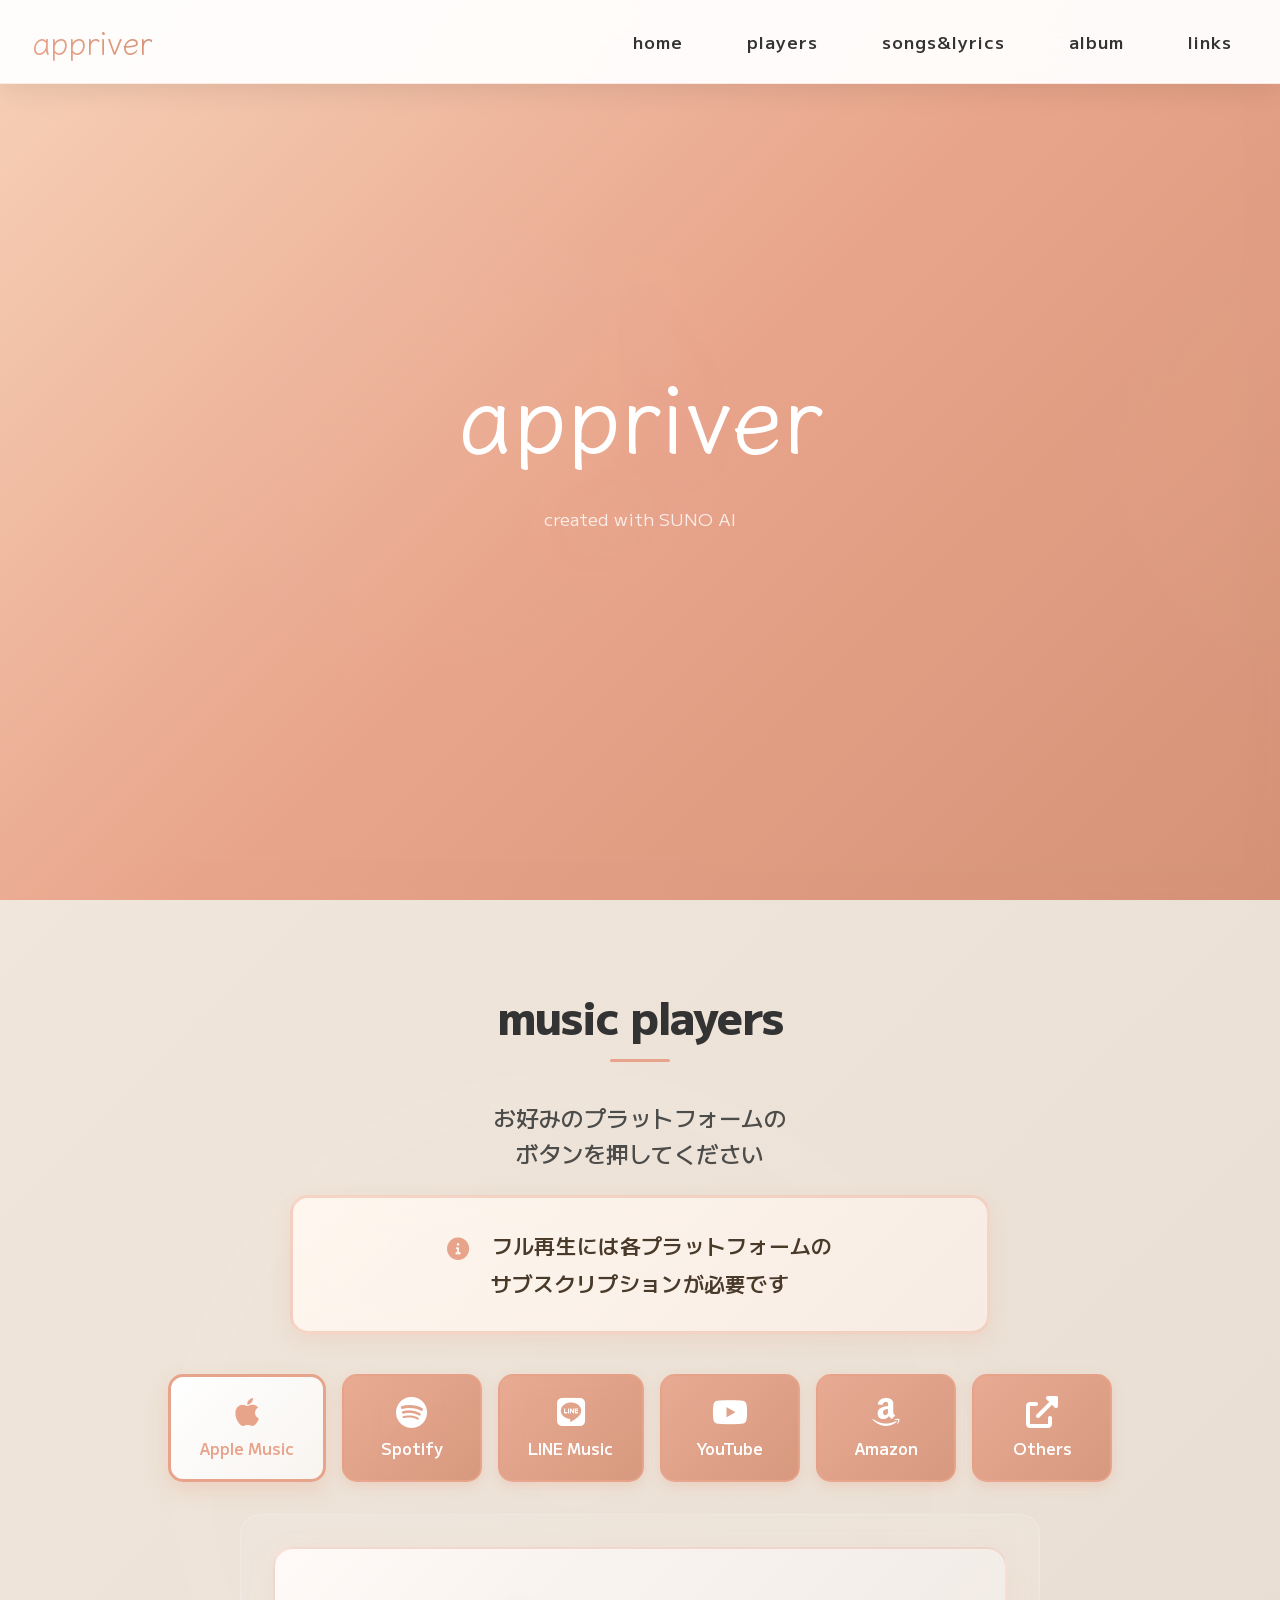
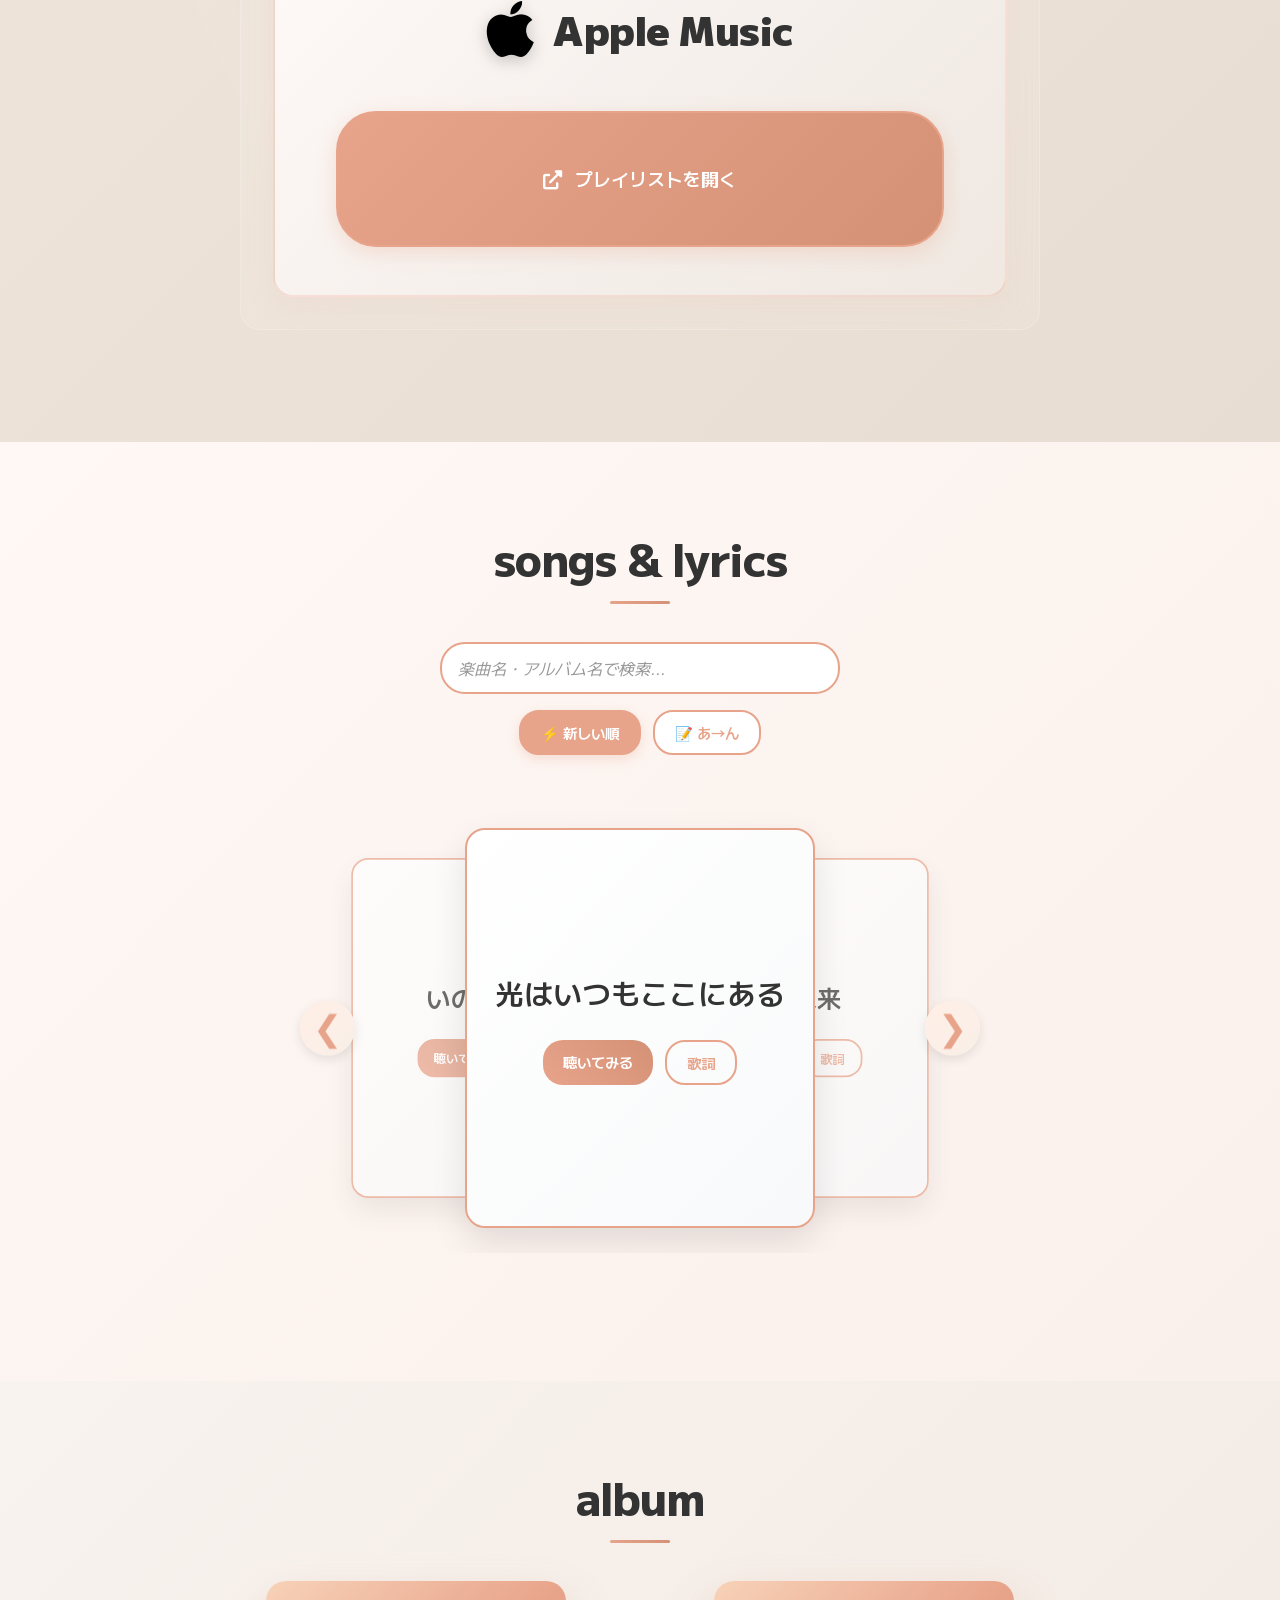
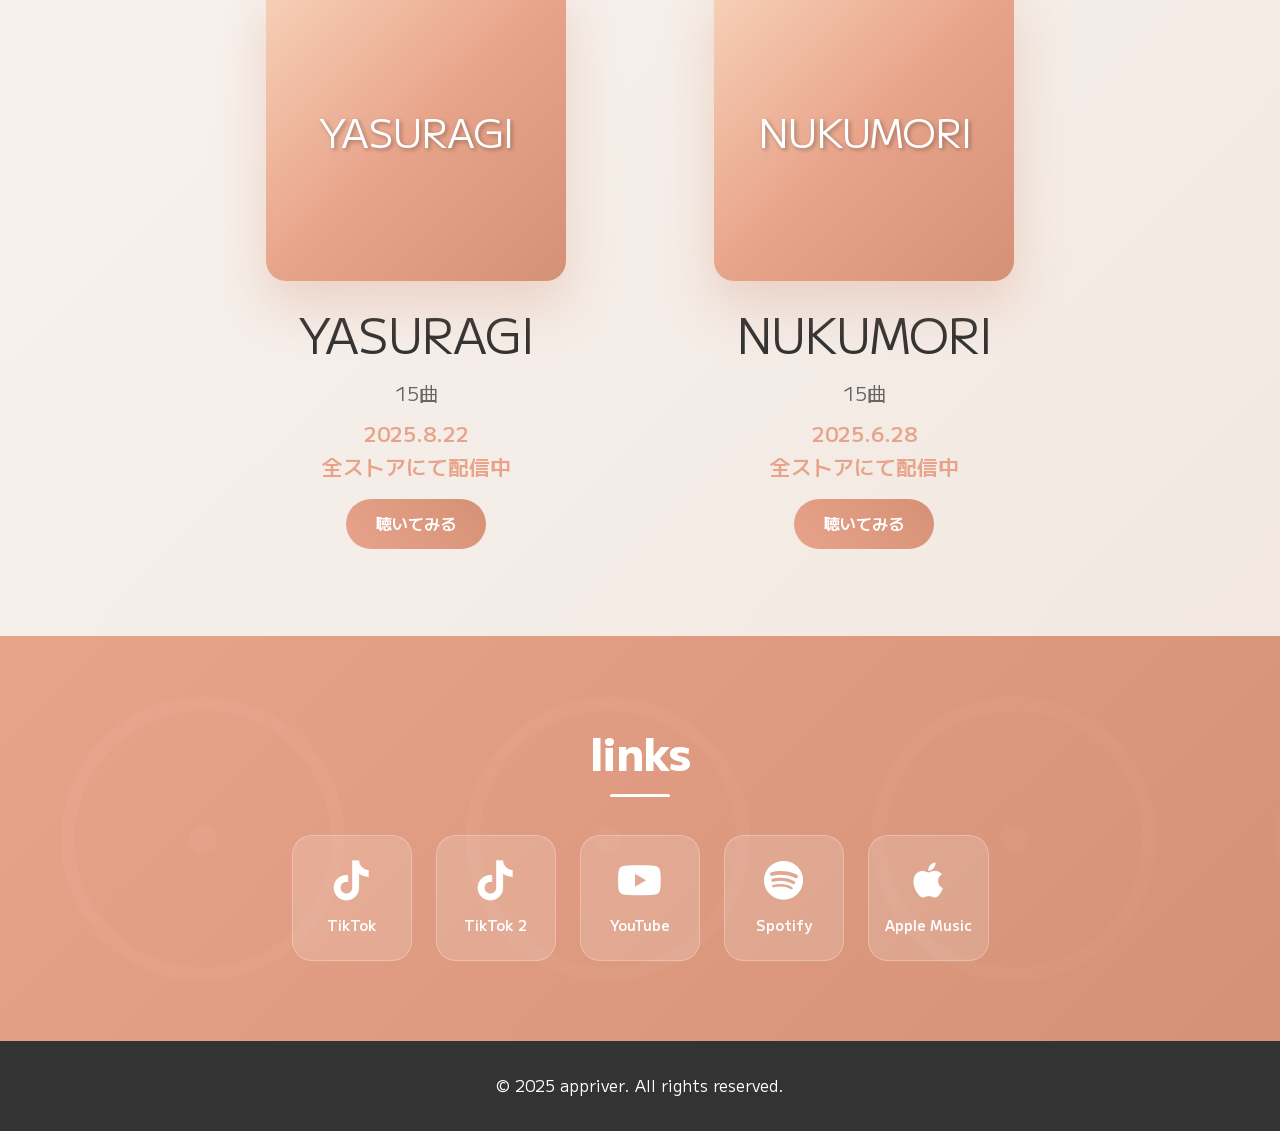
==== index.html @ b2904332 "[Codex] fix(out): /out/line-music を確実に遷移（リンクに/付与 + slug fallbackを追加）" ====
<!DOCTYPE html>
<html lang="ja">
<head>
    <meta charset="UTF-8">
    <meta name="viewport" content="width=device-width, initial-scale=1.0, viewport-fit=cover">
    <title>appriver - 公式サイト</title>
    <meta name="description" content="appriver公式サイト。SUNO AIで作成した楽曲を配信中。アルバム「NUKUMORI」をはじめ、いのちの理由、君の影などの楽曲をお楽しみください。">
    
    <!-- OGP Meta Tags -->
    <meta property="og:title" content="appriver - 公式サイト">
    <meta property="og:description" content="appriver公式サイト。SUNO AIで作成した楽曲を配信中。アルバム「NUKUMORI」をはじめ、いのちの理由、君の影などの楽曲をお楽しみください。">
    <meta property="og:image" content="https://appriver.jp/OGP.png">
    <meta property="og:url" content="https://appriver.jp/">
    <meta property="og:type" content="website">
    <meta property="og:site_name" content="appriver">
    <meta property="og:locale" content="ja_JP">
    
    <!-- Twitter Card Meta Tags -->
    <meta name="twitter:card" content="summary_large_image">
    <meta name="twitter:title" content="appriver - 公式サイト">
    <meta name="twitter:description" content="appriver公式サイト。SUNO AIで作成した楽曲を配信中。アルバム「NUKUMORI」をはじめ、いのちの理由、君の影などの楽曲をお楽しみください。">
    <meta name="twitter:image" content="https://appriver.jp/OGP.png">
    
    <!-- PWA Meta Tags -->
    <meta name="theme-color" content="#e8a48b">
    <meta name="apple-mobile-web-app-capable" content="yes">
    <meta name="apple-mobile-web-app-status-bar-style" content="default">
    <meta name="apple-mobile-web-app-title" content="appriver">
    <meta name="mobile-web-app-capable" content="yes">
    <meta name="application-name" content="appriver">
    
    <!-- Web App Manifest -->
    <link rel="manifest" href="/manifest.json">
    
    <!-- Apple Touch Icons -->
    <link rel="apple-touch-icon" href="/icons/apple-touch-icon-180x180.png">
    <link rel="apple-touch-icon" sizes="152x152" href="/icons/apple-touch-icon-152x152.png">
    <link rel="apple-touch-icon" sizes="144x144" href="/icons/apple-touch-icon-144x144.png">
    <link rel="apple-touch-icon" sizes="120x120" href="/icons/apple-touch-icon-120x120.png">
    <link rel="apple-touch-icon" sizes="114x114" href="/icons/apple-touch-icon-114x114.png">
    <link rel="apple-touch-icon" sizes="76x76" href="/icons/apple-touch-icon-76x76.png">
    <link rel="apple-touch-icon" sizes="72x72" href="/icons/apple-touch-icon-72x72.png">
    <link rel="apple-touch-icon" sizes="57x57" href="/icons/apple-touch-icon-57x57.png">
    
    <!-- Standard Favicons -->
    <link rel="icon" type="image/png" sizes="32x32" href="/icons/favicon-32x32.png">
    <link rel="icon" type="image/png" sizes="16x16" href="/icons/favicon-16x16.png">
    <link rel="shortcut icon" href="/favicon.ico">
    <link rel="icon" href="/favicon.ico" type="image/x-icon">
    
    <!-- Microsoft Tiles -->
    <meta name="msapplication-TileColor" content="#e8a48b">
    <meta name="msapplication-TileImage" content="/icons/apple-touch-icon-144x144.png">
    <meta name="msapplication-config" content="/browserconfig.xml">
    
    <link rel="stylesheet" href="style.css">
    <link href="https://fonts.googleapis.com/css2?family=Noto+Sans+JP:wght@300;400;500;700&family=M+PLUS+2:wght@100;200;300;400;500;600;700;800;900&family=Klee+One:wght@400;600&display=swap" rel="stylesheet">
    <link rel="stylesheet" href="https://cdnjs.cloudflare.com/ajax/libs/font-awesome/6.0.0/css/all.min.css">

    <!-- Vercel Web Analytics -->
    <script>
        window.va = window.va || function () {
            (window.vaq = window.vaq || []).push(arguments);
        };
    </script>
    <script defer src="/_vercel/insights/script.js"></script>
</head>
<body>
    <!-- Pull to Refresh Indicator (Mobile Only) -->
    <div id="pullToRefreshIndicator" class="pull-to-refresh-indicator">
        <div class="pull-icon">
            <svg width="24" height="24" viewBox="0 0 24 24" fill="none" xmlns="http://www.w3.org/2000/svg">
                <path d="M12 2V6L8 2L12 2ZM12 2L16 6L12 2Z" stroke="currentColor" stroke-width="2" stroke-linecap="round" stroke-linejoin="round"/>
                <path d="M12 6V22" stroke="currentColor" stroke-width="2" stroke-linecap="round"/>
                <path d="M8 18L12 22L16 18" stroke="currentColor" stroke-width="2" stroke-linecap="round" stroke-linejoin="round"/>
            </svg>
        </div>
        <div class="pull-text">引っ張って更新</div>
    </div>

    <header>
        <nav>
            <div class="logo">
                <h1>appriver</h1>
            </div>
            <ul class="nav-links">
                <li><a href="#home" class="nav-item">home</a></li>
                <li><a href="#music-players" class="nav-item">players</a></li>
                <li><a href="#songs-lyrics" class="nav-item">songs&lyrics</a></li>
                <li><a href="#album" class="nav-item">album</a></li>
                <li><a href="#links" class="nav-item">links</a></li>
            </ul>
        </nav>
    </header>

    <main>
        <section id="home" class="hero">
            <!-- リロードガイド -->
            <div id="reloadGuide" class="reload-guide">
                <div class="reload-text">画面を2回<br>タップして更新</div>
            </div>
            
            <div class="hero-content">
                <h1 class="artist-name">appriver</h1>
                <p class="description">created with SUNO AI</p>
                
                <!-- YASURAGI Release Info: 一時的に非表示（将来再利用のためDOM保持） -->
                <a href="/out/yasuragi" 
                   target="_blank" 
                   class="hero-release-button new-release"
                   aria-label="YASURAGIアルバムを聴く"
                   rel="nofollow noopener"
                   hidden aria-hidden="true" tabindex="-1">
                    2025.8.22<br>
                    2ndアルバム「YASURAGI」<br>
                    全ストアにて配信開始<br>
                    今すぐ聴く
                </a>
            </div>
            
            <!-- スクロールガイド -->
            <div id="scrollGuide" class="scroll-guide">
                <div class="scroll-text">画面をスクロール</div>
            </div>
            
            <!-- カラオケクーポンボタン -->
            <a href="/out/karaoke-coupon" 
               target="_blank" 
               class="hero-karaoke-coupon-button"
               aria-label="カラオケクーポンを取得">
                カラオケクーポン<br>
                今すぐ取得
            </a>
        </section>

        <section id="music-players" class="music-players-section">
            <div class="container">
                <h2>MUSIC PLAYERS</h2>
                <p class="players-description">お好みのプラットフォームの<br>ボタンを押してください</p>
                <div class="player-note">
                    <p><i class="fas fa-info-circle"></i> フル再生には各プラットフォームの<br>サブスクリプションが必要です</p>
                </div>
                
                <div class="platform-selector">
                    <button class="platform-btn active" data-platform="apple-music">
                        <i class="fab fa-apple"></i>
                        Apple Music
                    </button>
                    <button class="platform-btn" data-platform="spotify">
                        <i class="fab fa-spotify"></i>
                        Spotify
                    </button>
                    <button class="platform-btn" data-platform="line-music">
                        <i class="fab fa-line"></i>
                        LINE Music
                    </button>
                    <button class="platform-btn" data-platform="youtube">
                        <i class="fab fa-youtube"></i>
                        YouTube
                    </button>
                    <button class="platform-btn" data-platform="amazon">
                        <i class="fab fa-amazon"></i>
                        Amazon
                    </button>
                    <button class="platform-btn" data-platform="others">
                        <i class="fas fa-external-link-alt"></i>
                        Others
                    </button>
                </div>

                <div class="player-container">
                    <div class="player-embed" id="apple-music-player">
                        <div class="apple-music-direct-container">
                            <div class="apple-music-header">
                                <div class="apple-music-logo">
                                    <i class="fab fa-apple"></i>
                                    <span>Apple Music</span>
                                </div>
                            </div>
                            
                            <div class="apple-music-playlist-link">
                                <a href="/out/apple-music" target="_blank" class="apple-music-full-playlist-btn">
                                    <i class="fas fa-external-link-alt"></i>
                                    <span>プレイリストを開く</span>
                                </a>
                            </div>
                        </div>
                    </div>
                    <div class="player-embed" id="spotify-player" style="display: none;">
                        <div class="spotify-direct-container">
                            <div class="spotify-header">
                                <div class="spotify-logo">
                                    <i class="fab fa-spotify"></i>
                                    <span>Spotify</span>
                                </div>
                            </div>
                            
                            <div class="spotify-playlist-link">
                                <a href="/out/spotify" target="_blank" class="spotify-full-playlist-btn">
                                    <i class="fas fa-external-link-alt"></i>
                                    <span>プレイリストを開く</span>
                                </a>
                            </div>
                        </div>
                    </div>
                    <div class="player-embed" id="amazon-player" style="display: none;">
                        <div class="amazon-direct-container coming-soon-message">
                            <i class="fab fa-amazon"></i>
                            <h3>Amazon Music</h3>
                            <p>リンク準備中です。</p>
                        </div>
                    </div>
                    <div class="player-embed" id="line-music-player" style="display: none;">
                        <div class="line-direct-container">
                            <div class="line-header">
                                <div class="line-logo">
                                    <i class="fab fa-line"></i>
                                    <span>LINE Music</span>
                                </div>
                            </div>
                            
                            <div class="line-playlist-link">
                                <a href="/out/line-music/" target="_blank" class="line-full-playlist-btn">
                                    <i class="fas fa-external-link-alt"></i>
                                    <span>プレイリストを開く</span>
                                </a>
                            </div>
                        </div>
                    </div>
                    <div class="player-embed" id="youtube-player" style="display: none;">
                        <div class="youtube-direct-container">
                            <div class="youtube-header">
                                <div class="youtube-logo">
                                    <i class="fab fa-youtube"></i>
                                    <span>YouTube</span>
                                </div>
                            </div>
                            
                            <div class="youtube-playlist-link">
                                <a href="/out/youtube" target="_blank" class="youtube-full-playlist-btn">
                                    <i class="fas fa-external-link-alt"></i>
                                    <span>チャンネルを開く</span>
                                </a>
                            </div>
                        </div>
                    </div>
                    <div class="player-embed" id="others-player" style="display: none;">
                        <div class="others-direct-container">
                            <div class="others-header">
                                <div class="others-logo">
                                    <i class="fas fa-external-link-alt"></i>
                                    <span>Other Platforms</span>
                                </div>
                            </div>
                            
                            <div class="others-playlist-link">
                                <a href="/out/others" target="_blank" class="others-full-playlist-btn">
                                    <i class="fas fa-music"></i>
                                    <span>その他のプラットフォームで聴く</span>
                                </a>
                            </div>
                        </div>
                    </div>
                </div>
            </div>
        </section>

        <section id="songs-lyrics" class="lyrics-section">
            <div class="container">
                <h2>SONGS & LYRICS</h2>

                <!-- Search & Sort Controls Start -->
                <div class="search-sort-controls">
                    <div class="search-container">
                        <input type="text" id="song-search" placeholder="楽曲名・アルバム名で検索..." class="search-input">
                        <button id="search-clear" class="search-clear" style="display: none;">×</button>
                    </div>
                    <div class="sort-container">
                        <button id="sort-release" class="sort-btn sort-active sort-desc">⚡ 新しい順</button>
                        <button id="sort-reading" class="sort-btn">📝 あ→ん</button>
                    </div>
                    <div id="search-result-count" class="search-result-count" style="display: none;"></div>
                </div>
                <!-- Search & Sort Controls End -->

                <!-- Song Slider Start -->
                <div class="song-slider">
                    <!-- スワイプガイド -->
                    <div id="swipeGuide" class="swipe-guide">
                        <div class="swipe-text">左右にスワイプ</div>
                    </div>
                    
                    <button class="slider-btn prev">&#10094;</button>
                    <div class="slider-track">
                        <!-- 動的生成: search-sort.js が releaseDate(YYYY-MM-DD) 降順でカードを描画します -->
                    </div>
                    <button class="slider-btn next">&#10095;</button>
                </div>
                <!-- Song Slider End -->
                
                <!-- Lyrics Display -->
                <div class="lyrics-display" id="lyrics-display" style="display: none;">
                    <div class="lyrics-song-title" id="lyrics-title"></div>
                    <div class="lyrics-scroll-container">
                        <div class="lyrics-content" id="lyrics-content"></div>
                    </div>
                    <div style="text-align: center;">
                        <button class="close-lyrics-btn" id="close-lyrics">閉じる</button>
                    </div>
                </div>





                        





                        





                        





                        





                        




                    </div>
                </div>
            </div>
        </section>

        <section id="album" class="album-section">
            <div class="container">
                <h2>ALBUM</h2>
                <div class="albums-container">
                    <!-- 2nd Album: YASURAGI -->
                    <div class="album-info">
                        <div class="album-artwork">
                            <div class="album-artwork-container">
                                <img src="yasuragi-album.jpg" alt="YASURAGI アルバムアート" class="album-artwork-image" onerror="this.style.display='none'; this.nextElementSibling.style.display='flex'">
                                <div class="placeholder-artwork">YASURAGI</div>
                            </div>
                        </div>
                        <div class="album-details">
                            <h3>YASURAGI</h3>
                            <p class="track-count">15曲</p>
                            <p class="release-date">2025.8.22<br>全ストアにて配信中</p>
                            <a href="/out/yasuragi" class="stream-link" target="_blank">聴いてみる</a>
                        </div>
                    </div>
                    
                    <!-- 1st Album: NUKUMORI -->
                    <div class="album-info">
                        <div class="album-artwork">
                            <div class="album-artwork-container">
                                <img src="nukumori-album.jpg" alt="NUKUMORI アルバムアート" class="album-artwork-image" onerror="this.style.display='none'; this.nextElementSibling.style.display='flex'">
                                <div class="placeholder-artwork">NUKUMORI</div>
                            </div>
                        </div>
                        <div class="album-details">
                            <h3>NUKUMORI</h3>
                            <p class="track-count">15曲</p>
                            <p class="release-date">2025.6.28<br>全ストアにて配信中</p>
                            <a href="/out/nukumori" class="stream-link" target="_blank">聴いてみる</a>
                        </div>
                    </div>
                </div>
            </div>
        </section>

        <section id="links" class="links-section">
            <div class="container">
                <h2>Links</h2>
                <div class="social-links">
                    <a href="/out/tiktok" target="_blank" class="social-link tiktok">
                        <i class="fab fa-tiktok"></i>
                        TikTok
                    </a>
                    <a href="/out/tiktok2" target="_blank" class="social-link tiktok">
                        <i class="fab fa-tiktok"></i>
                        TikTok 2
                    </a>
                    <a href="/out/youtube" target="_blank" class="social-link youtube">
                        <i class="fab fa-youtube"></i>
                        YouTube
                    </a>
                    <a href="/out/spotify-artist" target="_blank" class="social-link spotify">
                        <i class="fab fa-spotify"></i>
                        Spotify
                    </a>
                    <a href="/out/apple-artist" target="_blank" class="social-link apple-music">
                        <i class="fab fa-apple"></i>
                        Apple Music
                    </a>
                </div>
            </div>
        </section>
    </main>

    <footer>
        <div class="container">
            <p>&copy; 2025 appriver. All rights reserved.</p>
        </div>
    </footer>
    <script src="songs-data.js"></script>
    <script src="search-sort.js"></script>
    <script src="slider.js"></script>
    <script src="music-players.js"></script>
    <script src="pull-to-refresh.js"></script>
    <script src="reload-guide.js"></script>
    <script src="pc-reload-fix.js"></script>
    <script src="scroll-guide.js"></script>
    <script src="swipe-guide.js"></script>
    <script src="analytics.js"></script>
</body>
</html>
---- style.css ----
/* Reset and base styles */
* {
  margin: 0;
  padding: 0;
  box-sizing: border-box;
}

body {
  font-family: 'Hiragino Maru Gothic ProN', 'M PLUS 2', 'Noto Sans JP', sans-serif;
  line-height: 1.6;
  color: #333;
  background: linear-gradient(
    180deg,
    #ffeee6 0%,
    #f9f0e8 25%,
    #fff5f2 50%,
    #f5ebe6 75%,
    #f0e0d6 100%
  );
  min-height: 100vh;
  overflow-x: hidden;
  scroll-behavior: smooth;
  scroll-padding-top: 100px;
}

/* Loading Animation */
@keyframes slideInFromTop {
  0% {
    transform: translateY(-100%);
    opacity: 0;
  }
  100% {
    transform: translateY(0);
    opacity: 1;
  }
}

@keyframes slideInFromLeft {
  0% {
    transform: translateX(-100%);
    opacity: 0;
  }
  100% {
    transform: translateX(0);
    opacity: 1;
  }
}

@keyframes slideInFromRight {
  0% {
    transform: translateX(100%);
    opacity: 0;
  }
  100% {
    transform: translateX(0);
    opacity: 1;
  }
}

@keyframes pulse {
  0%,
  100% {
    transform: scale(1);
  }
  50% {
    transform: scale(1.05);
  }
}

@keyframes glow {
  0%,
  100% {
    box-shadow: 0 0 5px rgba(232, 164, 139, 0.5);
  }
  50% {
    box-shadow:
      0 0 20px rgba(232, 164, 139, 0.8),
      0 0 30px rgba(232, 164, 139, 0.6);
  }
}

/* Pull to Refresh - Mobile Only */
@media (max-width: 768px) {
  .pull-to-refresh-indicator {
    position: fixed;
    top: -80px;
    left: 50%;
    transform: translateX(-50%);
    z-index: 9999;
    display: flex;
    flex-direction: column;
    align-items: center;
    justify-content: center;
    background: rgba(232, 164, 139, 0.95);
    color: white;
    padding: 12px 20px;
    border-radius: 0 0 15px 15px;
    backdrop-filter: blur(10px);
    box-shadow: 0 4px 20px rgba(232, 164, 139, 0.3);
    transition: all 0.3s cubic-bezier(0.4, 0, 0.2, 1);
    opacity: 0;
    pointer-events: none;
  }

  .pull-to-refresh-indicator.visible {
    opacity: 1;
    pointer-events: auto;
  }

  .pull-to-refresh-indicator.pulling {
    top: 0;
  }

  .pull-to-refresh-indicator.ready {
    background: rgba(232, 164, 139, 0.95);
    box-shadow: 0 4px 20px rgba(232, 164, 139, 0.4);
  }

  .pull-icon {
    margin-bottom: 4px;
    transition: transform 0.3s ease;
  }

  .pull-to-refresh-indicator.ready .pull-icon {
    transform: rotate(180deg);
  }

  .pull-icon svg {
    width: 20px;
    height: 20px;
    color: currentColor;
  }

  .pull-text {
    font-size: 0.85rem;
    font-weight: 500;
    text-align: center;
    white-space: nowrap;
  }

  @keyframes pullRefreshSpin {
    from {
      transform: rotate(0deg);
    }
    to {
      transform: rotate(360deg);
    }
  }

  .pull-to-refresh-indicator.refreshing .pull-icon {
    animation: pullRefreshSpin 1s linear infinite;
  }
}

/* Desktop - Hide Pull to Refresh */
@media (min-width: 769px) {
  .pull-to-refresh-indicator {
    display: none !important;
  }
}

.container {
  max-width: 1200px;
  margin: 0 auto;
  padding: 0 20px;
}

/* Header and Navigation */
header {
  background: rgba(255, 255, 255, 0.95);
  backdrop-filter: blur(15px);
  position: fixed;
  top: 0;
  width: 100%;
  z-index: 1000;
  box-shadow: 0 4px 30px rgba(0, 0, 0, 0.1);
  animation: slideInFromTop 1.5s ease-out;
  border-bottom: 1px solid rgba(232, 164, 139, 0.2);
}

nav {
  display: flex;
  justify-content: space-between;
  align-items: center;
  padding: 1rem 2rem;
}

.logo h1 {
  font-size: 2rem;
  font-weight: normal;
  font-family: 'Klee One', 'Chalkboard', 'Chalkboard SE', 'Bradley Hand', 'Marker Felt', cursive;
  background: linear-gradient(45deg, #e8a48b 0%, #d49175 100%);
  -webkit-background-clip: text;
  -webkit-text-fill-color: transparent;
  background-clip: text;
  transition: transform 0.3s ease;
  letter-spacing: -1px;
  text-transform: lowercase;
}

.logo h1:hover {
  transform: scale(1.05);
}

.nav-links {
  display: flex;
  list-style: none;
  gap: 2rem;
}

.nav-links li {
  animation: slideInFromTop 1s ease-out;
}

.nav-links li:nth-child(1) {
  animation-delay: 0.2s;
}
.nav-links li:nth-child(2) {
  animation-delay: 0.4s;
}
.nav-links li:nth-child(3) {
  animation-delay: 0.6s;
}
.nav-links li:nth-child(4) {
  animation-delay: 0.8s;
}

.nav-item {
  text-decoration: none;
  color: #333;
  font-weight: 600;
  font-size: 1.1rem;
  position: relative;
  padding: 0.5rem 1rem;
  border-radius: 8px;
  transition: all 0.3s ease;
  text-transform: lowercase;
  letter-spacing: 1px;
}

.nav-item::before {
  content: '';
  position: absolute;
  bottom: -2px;
  left: 50%;
  width: 0;
  height: 2px;
  background: linear-gradient(45deg, #e8a48b, #d49175);
  transition: all 0.3s ease;
  transform: translateX(-50%);
}

.nav-item:hover {
  color: #e8a48b;
  transform: translateY(-3px);
  background: rgba(232, 164, 139, 0.1);
}

.nav-item:hover::before {
  width: 80%;
}

/* Hero Section */
.hero {
  height: 100vh;
  display: flex;
  align-items: center;
  justify-content: center;
  text-align: center;
  background: linear-gradient(135deg, #f7d2b8 0%, #e8a48b 50%, #d49175 100%);
  color: white;
  position: relative;
  overflow: hidden;
}

.hero::after {
  content: '';
  position: absolute;
  top: 0;
  left: 0;
  right: 0;
  bottom: 0;
  background: url('data:image/svg+xml,<svg xmlns="http://www.w3.org/2000/svg" viewBox="0 0 300 300"><rect width="300" height="300" fill="%23f7d2b8" opacity="0.1"/><text x="150" y="150" text-anchor="middle" dominant-baseline="middle" font-size="120" font-weight="bold" fill="white" opacity="0.05">♪</text></svg>')
    center/cover no-repeat;
  filter: blur(20px);
  opacity: 0.1;
  z-index: 1;
  animation: pulse 4s ease-in-out infinite;
}

.hero::before {
  content: '';
  position: absolute;
  top: 0;
  left: 0;
  right: 0;
  bottom: 0;
  background: url('data:image/svg+xml,<svg xmlns="http://www.w3.org/2000/svg" viewBox="0 0 100 100"><defs><radialGradient id="grad1" cx="50%" cy="50%" r="50%"><stop offset="0%" style="stop-color:rgba(255,255,255,0.1);stop-opacity:1" /><stop offset="100%" style="stop-color:rgba(255,255,255,0);stop-opacity:1" /></radialGradient></defs><circle cx="50" cy="50" r="50" fill="url(%23grad1)" /></svg>')
    repeat;
  opacity: 0.1;
  animation: float 20s ease-in-out infinite;
}

@keyframes float {
  0%,
  100% {
    transform: translateY(0px);
  }
  50% {
    transform: translateY(-20px);
  }
}

.hero-content {
  position: relative;
  z-index: 2;
  opacity: 0;
  animation: fadeInUp 1.5s ease-out 0.5s forwards;
}

@keyframes fadeInUp {
  from {
    opacity: 0;
    transform: translateY(50px);
  }
  to {
    opacity: 1;
    transform: translateY(0);
  }
}

.artist-name {
  font-size: 6rem;
  font-weight: 900;
  font-family: 'Klee One', 'Chalkboard', 'Chalkboard SE', 'Bradley Hand', 'Marker Felt', cursive;
  margin-bottom: 1rem;
  color: white;
  animation: fadeInUp 3s ease-out 0.5s both;
  letter-spacing: -1px;
  text-transform: lowercase;
}

@keyframes shimmer {
  0% {
    background-position: 200% 200%;
  }
  100% {
    background-position: -200% -200%;
  }
}

.tagline {
  font-size: 1.5rem;
  margin-bottom: 1rem;
  opacity: 0.9;
  font-weight: 300;
}

.description {
  font-size: 1.1rem;
  opacity: 0.8;
  margin-bottom: 2rem;
}

.hero-release-info {
  font-size: 1.2rem;
  margin-top: 2rem;
  text-align: center;
  line-height: 1.4;
}

.hero-release-info.new-release {
  display: inline-block;
  padding: 12px 20px;
  border-radius: 15px;
  margin: 0 auto;
}

/* YASURAGIボタン化スタイル */
.hero-release-button {
  /* 基本スタイル（hero-release-infoを継承） */
  font-size: 1.2rem;
  margin-top: 2rem;
  text-align: center;
  line-height: 1.4;
  text-decoration: none;
  color: inherit;

  /* ボタン特有のスタイル */
  display: inline-block;
  background: linear-gradient(135deg, rgba(232, 164, 139, 0.9), rgba(255, 183, 149, 0.8));
  color: #2c1810;
  padding: 15px 25px;
  border-radius: 15px;
  font-weight: 600;
  box-shadow: 0 4px 15px rgba(232, 164, 139, 0.3);
  transition: all 0.3s ease;
  cursor: pointer;
  border: 2px solid rgba(232, 164, 139, 0.5);
  backdrop-filter: blur(10px);
}

.hero-release-button:hover,
.hero-release-button:focus {
  transform: translateY(-2px);
  box-shadow: 0 6px 20px rgba(232, 164, 139, 0.4);
  background: linear-gradient(135deg, rgba(232, 164, 139, 1), rgba(255, 183, 149, 0.9));
  border-color: rgba(232, 164, 139, 0.8);
  text-decoration: none;
  color: #2c1810;
}

.hero-release-button:active {
  transform: translateY(0);
  box-shadow: 0 2px 10px rgba(232, 164, 139, 0.3);
}

/* Karaoke Coupon Button */
.hero-karaoke-coupon-button {
  font-size: 1rem;
  margin-top: 1rem;
  text-align: center;
  line-height: 1.3;
  text-decoration: none;
  color: inherit;
  display: inline-block;

  background: linear-gradient(135deg, rgba(255, 193, 7, 0.9), rgba(255, 235, 59, 0.8));
  border: 2px solid rgba(255, 193, 7, 0.6);
  border-radius: 12px;
  padding: 10px 18px;
  font-weight: 600;
  color: #2c1810;
  box-shadow: 0 4px 15px rgba(255, 193, 7, 0.3);
  transition: all 0.3s ease;
  position: absolute;
  top: 78%;
  left: 50%;
  transform: translateX(-50%);
  z-index: 2;
  display: inline-block; /* ボタン表示開始 */
}

.hero-karaoke-coupon-button:hover,
.hero-karaoke-coupon-button:focus {
  transform: translate(-50%, -2px);
  box-shadow: 0 6px 20px rgba(255, 193, 7, 0.4);
  background: linear-gradient(135deg, rgba(255, 193, 7, 1), rgba(255, 235, 59, 0.9));
  border-color: rgba(255, 193, 7, 0.8);
  text-decoration: none;
  color: #2c1810;
}

.hero-karaoke-coupon-button:active {
  transform: translate(-50%, 0);
  box-shadow: 0 2px 10px rgba(255, 193, 7, 0.3);
}

/* Sections */
section {
  padding: 5rem 0;
  position: relative;
  overflow: hidden;
  scroll-margin-top: 100px;
}

/* Links section keeps default behavior */
#links {
  scroll-margin-top: 0;
}

section:nth-child(even) {
  animation: slideInFromLeft 0.8s ease-out;
}

section:nth-child(odd) {
  animation: slideInFromRight 0.8s ease-out;
}

section h2 {
  font-size: 2.8rem;
  font-weight: 800;
  font-family: 'Hiragino Maru Gothic ProN', 'M PLUS 2', 'Noto Sans JP', sans-serif;
  text-align: center;
  margin-bottom: 3rem;
  color: #333;
  position: relative;
  letter-spacing: -1px;
  text-transform: lowercase;
}

section h2::after {
  content: '';
  position: absolute;
  bottom: -10px;
  left: 50%;
  transform: translateX(-50%);
  width: 60px;
  height: 3px;
  background: linear-gradient(45deg, #e8a48b 0%, #d49175 100%);
  border-radius: 2px;
}

/* Album Section */
.album-section {
  background: linear-gradient(135deg, #f8f3ef 0%, #f2e8e1 100%);
  position: relative;
}

.album-section::before {
  content: '';
  position: absolute;
  top: 0;
  left: -100%;
  width: 100%;
  height: 100%;
  background: linear-gradient(90deg, transparent, rgba(232, 164, 139, 0.1), transparent);
  animation: sweep 3s ease-in-out infinite;
}

@keyframes sweep {
  0% {
    left: -100%;
  }
  50% {
    left: 100%;
  }
  100% {
    left: -100%;
  }
}

/* モバイル（デフォルト）- SOW準拠 */
.albums-container {
  display: flex;
  flex-direction: column;
  gap: 2rem;
  align-items: center;
}

/* タブレット対応（768px-1023px）- SOW準拠 */
@media (min-width: 768px) and (max-width: 1023px) {
  .albums-container {
    gap: 2.5rem;
    max-width: 600px;
    margin: 0 auto;
  }

  .album-info {
    display: grid;
    grid-template-columns: 200px 1fr;
    gap: 2rem;
    max-width: 550px;
    text-align: left;
  }

  .album-artwork-image {
    width: 180px;
    height: 180px;
    transition:
      transform 0.3s ease,
      box-shadow 0.3s ease,
      width 0.3s ease,
      height 0.3s ease;
  }

  .placeholder-artwork {
    width: 180px;
    height: 180px;
    transition:
      width 0.3s ease,
      height 0.3s ease;
  }
}

/* 小型PC対応（1024px-1399px）- SOW準拠 */
@media (min-width: 1024px) and (max-width: 1399px) {
  .albums-container {
    flex-direction: row;
    justify-content: center;
    gap: 3rem;
    flex-wrap: wrap;
  }

  .album-info {
    display: grid;
    grid-template-columns: 220px 1fr;
    gap: 2.5rem;
    max-width: 480px;
    flex: 0 1 480px;
    text-align: left;
  }

  .album-artwork-image {
    width: 200px;
    height: 200px;
    transition:
      transform 0.3s ease,
      box-shadow 0.3s ease,
      width 0.3s ease,
      height 0.3s ease;
  }

  .placeholder-artwork {
    width: 200px;
    height: 200px;
    transition:
      width 0.3s ease,
      height 0.3s ease;
  }
}

/* 大型PC対応（1400px以上）- SOW準拠 */
@media (min-width: 1400px) {
  .albums-container {
    flex-direction: row;
    justify-content: center;
    gap: 4rem;
    max-width: 1200px;
    margin: 0 auto;
  }

  .album-info {
    display: grid;
    grid-template-columns: 260px 1fr;
    gap: 3rem;
    max-width: 550px;
    flex: 0 1 550px;
    text-align: left;
  }

  .album-artwork-image {
    width: 240px;
    height: 240px;
    transition:
      transform 0.3s ease,
      box-shadow 0.3s ease,
      width 0.3s ease,
      height 0.3s ease;
  }

  .placeholder-artwork {
    width: 240px;
    height: 240px;
    transition:
      width 0.3s ease,
      height 0.3s ease;
  }
}

/* モバイルベース - SOW準拠 */
.album-info {
  display: grid;
  grid-template-columns: 1fr;
  gap: 1.5rem;
  max-width: 400px;
  width: 100%;
  text-align: center;
  animation: slideInFromLeft 1s ease-out 0.3s both;
}

.album-artwork {
  text-align: center;
}

.album-artwork-container {
  position: relative;
  display: inline-block;
}

.album-artwork-image {
  width: 300px;
  height: 300px;
  object-fit: cover;
  border-radius: 20px;
  box-shadow: 0 25px 50px rgba(212, 145, 117, 0.3);
  transition:
    transform 0.3s ease,
    box-shadow 0.3s ease,
    width 0.3s ease,
    height 0.3s ease;
  display: block;
}

.album-artwork-image:hover {
  transform: scale(1.1);
  box-shadow: 0 35px 70px rgba(212, 145, 117, 0.4);
}

.placeholder-artwork {
  width: 300px;
  height: 300px;
  background: linear-gradient(135deg, #f7d2b8 0%, #e8a48b 50%, #d49175 100%);
  display: none;
  align-items: center;
  justify-content: center;
  font-size: 2.5rem;
  font-weight: normal;
  font-family: 'Hiragino Maru Gothic ProN', 'M PLUS 2', 'Noto Sans JP', sans-serif;
  color: white;
  border-radius: 20px;
  box-shadow: 0 25px 50px rgba(212, 145, 117, 0.3);
  margin: 0 auto;
  transition:
    transform 0.3s ease,
    box-shadow 0.3s ease,
    width 0.3s ease,
    height 0.3s ease;
  position: relative;
  overflow: hidden;
  letter-spacing: -1px;
  text-transform: uppercase;
  text-shadow: 2px 2px 4px rgba(0, 0, 0, 0.3);
}

.placeholder-artwork:hover {
  transform: scale(1.1);
  box-shadow: 0 35px 70px rgba(212, 145, 117, 0.4);
}

.album-details h3 {
  font-size: clamp(2rem, 4vw, 3rem);
  font-weight: normal;
  font-family: 'Hiragino Maru Gothic ProN', 'M PLUS 2', 'Noto Sans JP', sans-serif;
  margin-bottom: 1rem;
  color: #333;
  letter-spacing: -1px;
  text-transform: uppercase;
  line-height: 1.2;
}

.track-count {
  font-size: clamp(1rem, 2vw, 1.2rem);
  color: #666;
  margin-bottom: 0.5rem;
}

.release-date {
  font-size: clamp(1.1rem, 2.2vw, 1.3rem);
  font-weight: 600;
  color: #e8a48b;
  margin-bottom: 1rem;
}

.new-release {
  background: linear-gradient(45deg, #ff6b6b, #ffa500, #ff6b6b);
  background-size: 200% 200%;
  color: white;
  padding: 8px 16px;
  border-radius: 12px;
  font-weight: bold;
  text-shadow: 1px 1px 3px rgba(0, 0, 0, 0.3);
  animation:
    newReleaseGlow 3s ease-in-out infinite,
    gradientShift 4s ease-in-out infinite;
  box-shadow: 0 4px 15px rgba(255, 107, 107, 0.4);
  position: relative;
  overflow: hidden;
}

.new-release::before {
  content: '';
  position: absolute;
  top: -50%;
  left: -50%;
  width: 200%;
  height: 200%;
  background: linear-gradient(45deg, transparent, rgba(255, 255, 255, 0.3), transparent);
  animation: shimmer 2s ease-in-out infinite;
}

@keyframes newReleaseGlow {
  0%,
  100% {
    box-shadow:
      0 4px 15px rgba(255, 107, 107, 0.4),
      0 0 20px rgba(255, 107, 107, 0.2);
    transform: scale(1);
  }
  50% {
    box-shadow:
      0 6px 25px rgba(255, 107, 107, 0.6),
      0 0 30px rgba(255, 107, 107, 0.4);
    transform: scale(1.02);
  }
}

@keyframes gradientShift {
  0%,
  100% {
    background-position: 0% 50%;
  }
  50% {
    background-position: 100% 50%;
  }
}

@keyframes shimmer {
  0% {
    transform: translateX(-100%) translateY(-100%) rotate(45deg);
  }
  100% {
    transform: translateX(100%) translateY(100%) rotate(45deg);
  }
}

.singles-info {
  margin-bottom: 2rem;
  color: #666;
}

.stream-link {
  display: inline-block;
  background: linear-gradient(45deg, #e8a48b 0%, #d49175 100%);
  color: white;
  padding: 12px 30px;
  text-decoration: none;
  border-radius: 25px;
  font-weight: 600;
  transition:
    transform 0.3s ease,
    box-shadow 0.3s ease;
  position: relative;
  overflow: hidden;
}

.stream-link::before {
  content: '';
  position: absolute;
  top: 0;
  left: -100%;
  width: 100%;
  height: 100%;
  background: linear-gradient(90deg, transparent, rgba(255, 255, 255, 0.2), transparent);
  transition: left 0.5s;
}

.stream-link:hover::before {
  left: 100%;
}

.stream-link:hover {
  transform: translateY(-2px) scale(1.05);
  box-shadow: 0 15px 35px rgba(232, 164, 139, 0.4);
}

/* Main Song Section */
.main-song-section {
  background: linear-gradient(135deg, #f7d2b8 0%, #e8a48b 100%);
  color: white;
  position: relative;
  overflow: hidden;
}

.main-song-section::before {
  content: '';
  position: absolute;
  top: -50%;
  left: -50%;
  width: 200%;
  height: 200%;
  background: repeating-linear-gradient(
    45deg,
    transparent,
    transparent 10px,
    rgba(255, 255, 255, 0.05) 10px,
    rgba(255, 255, 255, 0.05) 20px
  );
  animation: movePattern 20s linear infinite;
}

@keyframes movePattern {
  0% {
    transform: translate(-50%, -50%) rotate(0deg);
  }
  100% {
    transform: translate(-50%, -50%) rotate(360deg);
  }
}

.main-song-section h2 {
  color: white;
}

.main-song-section h2::after {
  background: white;
}

.singles-grid {
  display: grid;
  grid-template-columns: repeat(auto-fit, minmax(300px, 1fr));
  gap: 3rem;
  max-width: 800px;
  margin: 0 auto;
}

.single-item {
  text-align: center;
  background: rgba(255, 255, 255, 0.1);
  padding: 2.5rem 2rem;
  border-radius: 20px;
  backdrop-filter: blur(15px);
  border: 1px solid rgba(255, 255, 255, 0.2);
  transition:
    transform 0.3s ease,
    box-shadow 0.3s ease;
}

.single-item:hover {
  transform: translateY(-5px);
  box-shadow: 0 20px 40px rgba(0, 0, 0, 0.15);
}

.single-item h3 {
  font-size: 2.2rem;
  font-weight: 900;
  font-family: 'Hiragino Maru Gothic ProN', 'M PLUS 2', 'Noto Sans JP', sans-serif;
  margin-bottom: 1.5rem;
  color: white;
  letter-spacing: -0.5px;
}

.single-item .stream-link {
  margin-top: 1rem;
}

/* Lyrics Section */
.lyrics-section {
  background: linear-gradient(135deg, #fff8f5 0%, #faf0eb 100%);
}

/* Search & Sort Controls */
.search-sort-controls {
  margin: 2rem auto 3rem auto;
  max-width: 700px;
  display: flex;
  flex-direction: column;
  gap: 1rem;
  align-items: center;
}

.search-container {
  position: relative;
  width: 100%;
  max-width: 400px;
}

.search-input {
  width: 100%;
  padding: 12px 40px 12px 16px;
  border: 2px solid #e8a48b;
  border-radius: 25px;
  font-size: 1rem;
  background: white;
  transition: all 0.3s ease;
  font-family: inherit;
}

.search-input:focus {
  outline: none;
  border-color: #d49175;
  box-shadow: 0 0 10px rgba(232, 164, 139, 0.3);
}

.search-input::placeholder {
  color: #999;
  font-style: italic;
}

.search-clear {
  position: absolute;
  right: 12px;
  top: 50%;
  transform: translateY(-50%);
  background: #e8a48b;
  color: white;
  border: none;
  border-radius: 50%;
  width: 24px;
  height: 24px;
  font-size: 16px;
  font-weight: bold;
  cursor: pointer;
  display: flex;
  align-items: center;
  justify-content: center;
  transition: all 0.3s ease;
}

.search-clear:hover {
  background: #d49175;
  transform: translateY(-50%) scale(1.1);
}

.sort-container {
  display: flex;
  gap: 0.8rem;
  flex-wrap: wrap;
  justify-content: center;
}

.sort-btn {
  padding: 10px 20px;
  border: 2px solid #e8a48b;
  background: white;
  color: #e8a48b;
  border-radius: 20px;
  font-size: 0.9rem;
  font-weight: 600;
  cursor: pointer;
  transition: all 0.3s ease;
  font-family: inherit;
  display: flex;
  align-items: center;
  gap: 0.3rem;
}

.sort-btn:hover {
  background: rgba(232, 164, 139, 0.1);
  transform: translateY(-2px);
}

.sort-btn.sort-active {
  background: #e8a48b;
  color: white;
  box-shadow: 0 4px 12px rgba(232, 164, 139, 0.3);
}

.sort-btn.sort-active:hover {
  background: #d49175;
  transform: translateY(-2px);
}

.search-result-count {
  font-size: 0.9rem;
  color: #666;
  font-style: italic;
  text-align: center;
  margin-top: 0.5rem;
}

/* Search Highlight */
.search-highlight {
  background: linear-gradient(45deg, #e8a48b, #f7d2b8);
  color: #333;
  padding: 2px 4px;
  border-radius: 3px;
  font-weight: 600;
}

/* Lyrics Display */
.lyrics-display {
  margin: 3rem 0;
  padding: 2rem;
  background: linear-gradient(135deg, #faf5f2 0%, #f0e6dc 100%);
  border-radius: 20px;
  border: 2px solid #e8a48b;
  box-shadow: 0 10px 30px rgba(0, 0, 0, 0.1);
  scroll-margin-top: 100px;
}

.close-lyrics-btn {
  display: inline-block;
  background: linear-gradient(45deg, #e8a48b 0%, #d49175 100%);
  color: white;
  padding: 12px 30px;
  border: none;
  border-radius: 25px;
  font-weight: 600;
  cursor: pointer;
  transition: all 0.3s ease;
  margin-top: 2rem;
  font-size: 1rem;
}

.close-lyrics-btn:hover {
  transform: translateY(-2px) scale(1.05);
  box-shadow: 0 15px 35px rgba(232, 164, 139, 0.4);
}

.lyrics-song-title {
  font-size: 2rem;
  font-weight: 600;
  font-family: 'Hiragino Maru Gothic ProN', 'M PLUS 2', 'Noto Sans JP', sans-serif;
  text-align: center;
  margin-bottom: 2rem;
  margin-top: 0;
  color: #e8a48b;
  max-width: fit-content;
  margin-left: auto;
  margin-right: auto;
  padding: 12px 30px;
  background: transparent;
  border-radius: 25px;
}

.lyrics-scroll-container {
  max-width: 600px;
  margin: 0 auto;
  max-height: 500px;
  overflow-y: auto;
  border: 2px solid #e8a48b;
  border-radius: 15px;
  padding: 20px;
  background: linear-gradient(135deg, #faf5f2 0%, #f0e6dc 100%);
  box-shadow: inset 0 4px 8px rgba(232, 164, 139, 0.1);
}

.lyrics-scroll-container::-webkit-scrollbar {
  width: 8px;
}

.lyrics-scroll-container::-webkit-scrollbar-track {
  background: #f0e6dc;
  border-radius: 4px;
}

.lyrics-scroll-container::-webkit-scrollbar-thumb {
  background: #e8a48b;
  border-radius: 4px;
}

.lyrics-scroll-container::-webkit-scrollbar-thumb:hover {
  background: #d49175;
}

.lyrics-content {
  line-height: 2.2;
  font-size: 1.1rem;
  text-align: center;
}

.lyrics-content p {
  margin-bottom: 0.3rem;
  color: #000;
  transition: color 0.3s ease;
}

.lyrics-content br {
  margin-bottom: 1.5rem;
}

.chorus-line {
  font-weight: normal;
  color: #000 !important;
  position: relative;
}

.lyrics-content:hover p {
  color: #000;
}

.lyrics-content p:hover {
  color: #000;
  transform: translateX(5px);
  transition: all 0.3s ease;
}

/* Links Section */
.links-section {
  background: linear-gradient(135deg, #e8a48b 0%, #d49175 100%);
  color: white;
  position: relative;
}

.links-section::before {
  content: '';
  position: absolute;
  top: 0;
  left: 0;
  right: 0;
  bottom: 0;
  background: url('data:image/svg+xml,<svg xmlns="http://www.w3.org/2000/svg" viewBox="0 0 60 60"><circle cx="30" cy="30" r="20" fill="none" stroke="rgba(255,255,255,0.1)" stroke-width="2"/><circle cx="30" cy="30" r="2" fill="rgba(255,255,255,0.1)"/></svg>')
    repeat;
  opacity: 0.3;
  animation: movePattern 20s linear infinite;
}

.social-links {
  display: flex;
  flex-wrap: wrap;
  justify-content: center;
  gap: 1.5rem;
  max-width: 1000px;
  margin: 0 auto;
  animation: slideInFromRight 1s ease-out 0.5s both;
}

.links-section h2 {
  color: white;
}

.links-section h2::after {
  background: white;
}

.social-link {
  display: flex;
  flex-direction: column;
  align-items: center;
  justify-content: center;
  background: rgba(255, 255, 255, 0.15);
  padding: 1.5rem 1rem;
  border-radius: 20px;
  text-decoration: none;
  color: white;
  backdrop-filter: blur(15px);
  border: 1px solid rgba(255, 255, 255, 0.25);
  transition: all 0.4s cubic-bezier(0.175, 0.885, 0.32, 1.275);
  position: relative;
  z-index: 2;
  overflow: hidden;
  min-width: 120px;
  min-height: 120px;
  animation: slideInFromRight 0.8s ease-out;
  font-weight: 600;
  font-size: 0.9rem;
}

.social-link:nth-child(1) {
  animation-delay: 0.1s;
}
.social-link:nth-child(2) {
  animation-delay: 0.2s;
}
.social-link:nth-child(3) {
  animation-delay: 0.3s;
}
.social-link:nth-child(4) {
  animation-delay: 0.4s;
}
.social-link:nth-child(5) {
  animation-delay: 0.5s;
}

.social-link i {
  font-size: 2.5rem;
  margin-bottom: 0.8rem;
  transition: transform 0.3s ease;
}

.social-link::before {
  content: '';
  position: absolute;
  top: 0;
  left: -100%;
  width: 100%;
  height: 100%;
  background: linear-gradient(90deg, transparent, rgba(255, 255, 255, 0.3), transparent);
  transition: left 0.6s;
}

.social-link:hover {
  transform: translateY(-8px) scale(1.1);
  box-shadow: 0 20px 40px rgba(0, 0, 0, 0.2);
  background: rgba(255, 255, 255, 0.25);
  color: white;
}

.social-link:hover::before {
  left: 100%;
}

.social-link:hover i {
  transform: scale(1.2) rotate(5deg);
}

.social-link.tiktok:hover {
  background: rgba(255, 0, 80, 0.2);
}

.social-link.youtube:hover {
  background: rgba(255, 0, 0, 0.2);
}

.social-link.spotify:hover {
  background: rgba(30, 215, 96, 0.2);
}

.social-link.apple-music:hover {
  background: rgba(250, 250, 250, 0.2);
}

/* Song Slider */
.song-slider {
  position: relative;
  margin: 3rem auto;
  width: 100%;
  max-width: 700px;
  height: 450px;
  display: flex;
  align-items: center;
  justify-content: center;
  overflow: hidden;
}

.slider-track {
  position: relative;
  width: 100%;
  height: 100%;
  display: flex;
  align-items: center;
  justify-content: center;
}

.slider-card {
  width: 350px;
  height: 400px;
  background: linear-gradient(135deg, #ffffff 0%, #f8f9fa 100%);
  border-radius: 20px;
  display: flex;
  flex-direction: column;
  align-items: center;
  justify-content: center;
  box-shadow: 0 15px 35px rgba(0, 0, 0, 0.1);
  text-align: center;
  border: 2px solid #e8a48b;
  position: absolute;
  top: 50%;
  transform: translateY(-50%);
  transition: all 0.4s ease;
}

.slider-btn {
  position: absolute;
  top: 50%;
  transform: translateY(-50%);
  background: linear-gradient(135deg, #ffeee6 0%, #f9f0e8 100%);
  border: none;
  font-size: 2.2rem;
  color: #e8a48b;
  width: 55px;
  height: 55px;
  display: flex;
  align-items: center;
  justify-content: center;
  border-radius: 50%;
  cursor: pointer;
  box-shadow: 0 4px 12px rgba(0, 0, 0, 0.1);
  transition: all 0.3s ease;
  z-index: 10;
  backdrop-filter: blur(10px);
}

.slider-btn.prev {
  left: 10px;
}

.slider-btn.next {
  right: 10px;
}

.slider-btn:hover {
  background: linear-gradient(135deg, #ffeee6 0%, #f9f0e8 100%);
  color: #d49175;
  transform: translateY(-50%) scale(1.1);
  box-shadow: 0 6px 18px rgba(0, 0, 0, 0.15);
}

.slider-card.coming-soon {
  background: linear-gradient(135deg, #f7f7f7 0%, #e9ecef 100%);
  color: #6c757d;
  border: 2px solid #dee2e6;
}

.slider-card:hover {
  transform: translate(-50%, -50%) scale(1.02);
  box-shadow: 0 20px 40px rgba(0, 0, 0, 0.15);
}

.slider-card h3 {
  margin-bottom: 0.5rem;
  font-size: 1.8rem;
  font-weight: 600;
  color: #333;
}

.song-subtitle {
  font-size: 0.9rem;
  color: #e8a48b;
  font-weight: 500;
  font-style: italic;
  margin-bottom: 1rem;
  opacity: 0.8;
  letter-spacing: 0.5px;
}

.slider-card.coming-soon h3 {
  color: #6c757d;
  font-size: 1.6rem;
}

.card-actions {
  display: flex;
  gap: 0.8rem;
  margin-top: 1rem;
}

.stream-link.small {
  padding: 10px 20px;
  font-size: 0.9rem;
  border-radius: 20px;
  font-weight: 600;
  transition: all 0.3s ease;
}

.stream-link.small.secondary {
  background: transparent;
  color: #e8a48b;
  border: 2px solid #e8a48b;
  cursor: pointer;
  text-decoration: none;
}

.stream-link.small.secondary:hover {
  background: #e8a48b;
  color: white;
  transform: translateY(-2px);
}

.lyric-btn {
  display: inline-block;
  background: transparent;
  color: #e8a48b;
  border: 2px solid #e8a48b;
  padding: 10px 20px;
  font-size: 0.9rem;
  border-radius: 20px;
  font-weight: 600;
  cursor: pointer;
  transition: all 0.3s ease;
  text-decoration: none;
  font-family: inherit;
}

.lyric-btn:hover {
  background: #e8a48b;
  color: white;
  transform: translateY(-2px);
}

/* Music Players Section */
.music-players-section {
  background: linear-gradient(135deg, #f0e6db 0%, #e8ddd2 100%);
  color: #333;
  position: relative;
  overflow: hidden;
}

.music-players-section::before {
  content: '';
  position: absolute;
  top: 0;
  left: 0;
  right: 0;
  bottom: 0;
  background: url('data:image/svg+xml,<svg xmlns="http://www.w3.org/2000/svg" viewBox="0 0 60 60"><circle cx="30" cy="30" r="20" fill="none" stroke="rgba(255,255,255,0.1)" stroke-width="2"/><circle cx="30" cy="30" r="2" fill="rgba(255,255,255,0.1)"/></svg>')
    repeat;
  opacity: 0.3;
  animation: movePattern 20s linear infinite;
}

.music-players-section h2 {
  color: #333;
}

.music-players-section h2::after {
  background: #e8a48b;
}

.players-description {
  text-align: center;
  font-size: 1.4rem;
  margin-bottom: 1.5rem;
  opacity: 0.95;
  font-weight: 500;
  color: #444;
  letter-spacing: 0.5px;
  line-height: 1.6;
}

.platform-selector {
  display: flex;
  justify-content: center;
  gap: 1rem;
  margin-bottom: 2rem;
  flex-wrap: wrap;
}

.platform-btn {
  display: flex;
  flex-direction: column;
  align-items: center;
  justify-content: center;
  background: linear-gradient(135deg, rgba(232, 164, 139, 0.9) 0%, rgba(212, 145, 117, 0.9) 100%);
  padding: 1.2rem 1.8rem;
  border-radius: 15px;
  border: 2px solid rgba(232, 164, 139, 0.7);
  color: white;
  cursor: pointer;
  transition: all 0.3s ease;
  backdrop-filter: blur(15px);
  min-width: 140px;
  font-family: inherit;
  font-weight: 600;
  position: relative;
  z-index: 2;
  box-shadow: 0 4px 12px rgba(232, 164, 139, 0.3);
  touch-action: manipulation;
  -webkit-tap-highlight-color: transparent;
  font-size: 1rem;
}

.platform-btn i {
  font-size: 2rem;
  margin-bottom: 0.5rem;
}

.platform-btn:hover {
  background: linear-gradient(135deg, rgba(232, 164, 139, 1) 0%, rgba(212, 145, 117, 1) 100%);
  transform: translateY(-3px);
  box-shadow: 0 10px 25px rgba(232, 164, 139, 0.4);
}

.platform-btn.active {
  background: linear-gradient(135deg, #ffffff 0%, #f8f4f0 100%);
  color: #e8a48b;
  border-color: #e8a48b;
  border-width: 3px;
  box-shadow: 0 8px 20px rgba(232, 164, 139, 0.3);
}

.platform-btn.coming-soon {
  opacity: 0.6;
  cursor: not-allowed;
}

.platform-btn.coming-soon:hover {
  transform: none;
  background: rgba(232, 164, 139, 0.8);
  box-shadow: none;
}

.player-container {
  max-width: 800px;
  margin: 0 auto 2rem auto;
  position: relative;
  z-index: 2;
  background: rgba(255, 255, 255, 0.1);
  border-radius: 20px;
  padding: 2rem;
  backdrop-filter: blur(15px);
  border: 1px solid rgba(255, 255, 255, 0.2);
}

.player-embed {
  width: 100%;
}

.player-embed iframe {
  width: 100%;
  border-radius: 12px;
  box-shadow: 0 10px 30px rgba(0, 0, 0, 0.2);
}

.coming-soon-message {
  text-align: center;
  padding: 3rem 2rem;
  background: linear-gradient(135deg, #fff9f7 0%, #f5f0ec 50%, #f0e8e1 100%);
  border-radius: 20px;
  border: 2px solid rgba(232, 164, 139, 0.3);
  color: #333;
  min-height: 300px;
  display: flex;
  flex-direction: column;
  justify-content: center;
  align-items: center;
  box-shadow: 0 8px 30px rgba(232, 164, 139, 0.1);
}

.coming-soon-message i {
  font-size: 3rem;
  margin-bottom: 1rem;
  opacity: 0.7;
  color: #e8a48b;
}

.coming-soon-message h3 {
  font-size: 1.5rem;
  margin-bottom: 1rem;
  font-weight: 600;
}

.coming-soon-message p {
  font-size: 1rem;
  margin-bottom: 1.5rem;
  opacity: 0.8;
}

.coming-soon-message .stream-link {
  display: inline-block;
  background: #e8a48b;
  color: white;
  padding: 12px 24px;
  border-radius: 25px;
  text-decoration: none;
  font-weight: 600;
  transition: all 0.3s ease;
  border: 2px solid #e8a48b;
}

.coming-soon-message .stream-link:hover {
  background: white;
  color: #e8a48b;
  transform: translateY(-2px);
  box-shadow: 0 8px 20px rgba(232, 164, 139, 0.3);
}

.player-note {
  text-align: center;
  position: relative;
  z-index: 2;
  margin-bottom: 2.5rem;
  background: linear-gradient(135deg, rgba(255, 247, 240, 0.95) 0%, rgba(248, 236, 228, 0.95) 100%);
  padding: 1.8rem 2.5rem;
  border-radius: 18px;
  border: 3px solid rgba(232, 164, 139, 0.4);
  box-shadow: 0 6px 20px rgba(232, 164, 139, 0.2);
  backdrop-filter: blur(15px);
  max-width: 700px;
  margin-left: auto;
  margin-right: auto;
  margin-bottom: 2.5rem;
}

.player-note p {
  font-size: 1.3rem;
  opacity: 1;
  font-style: normal;
  font-weight: 600;
  color: #4a3a2a;
  line-height: 1.8;
  margin: 0;
  letter-spacing: 0.3px;
  text-align: center;
}

.player-note i {
  margin-right: 1rem;
  font-size: 1.4rem;
  color: #e8a48b;
  vertical-align: middle;
}

/* Spotify Direct Layout Styles */
.spotify-direct-container {
  background: linear-gradient(135deg, #fff9f7 0%, #f5f0ec 50%, #f0e8e1 100%);
  border-radius: 20px;
  padding: 3rem 2rem;
  border: 2px solid rgba(232, 164, 139, 0.3);
  box-shadow: 0 8px 30px rgba(232, 164, 139, 0.1);
  min-height: 350px;
  display: flex;
  flex-direction: column;
  align-items: center;
  justify-content: space-between;
  text-align: center;
  gap: 1.5rem;
}

.spotify-header {
  flex-shrink: 0;
}

.spotify-logo {
  display: flex;
  align-items: center;
  justify-content: center;
  gap: 1.2rem;
}

.spotify-logo i {
  font-size: 4rem;
  color: #1db954;
  animation: pulse 2s ease-in-out infinite alternate;
  filter: drop-shadow(0 4px 8px rgba(29, 185, 84, 0.3));
}

.spotify-logo span {
  font-size: 2.5rem;
  font-weight: 900;
  color: #333;
  letter-spacing: -0.5px;
}

.spotify-playlist-link {
  flex-shrink: 0;
}

.spotify-full-playlist-btn {
  display: inline-flex;
  align-items: center;
  justify-content: center;
  gap: 0.8rem;
  background: linear-gradient(135deg, #e8a48b 0%, #d49175 100%);
  color: white;
  padding: 1.5rem 1rem;
  border-radius: 40px;
  text-decoration: none;
  font-weight: 600;
  font-size: 1.1rem;
  transition: all 0.3s ease;
  border: 2px solid #e8a48b;
  box-shadow: 0 6px 20px rgba(232, 164, 139, 0.3);
  position: relative;
  overflow: hidden;
  width: calc(140px * 4 + 1rem * 3);
  max-width: 100%;
  min-height: calc(60px * 2 + 1rem);
}

.spotify-full-playlist-btn::before {
  content: '';
  position: absolute;
  top: 0;
  left: -100%;
  width: 100%;
  height: 100%;
  background: linear-gradient(90deg, transparent, rgba(255, 255, 255, 0.2), transparent);
  transition: left 0.6s ease;
}

.spotify-full-playlist-btn:hover::before {
  left: 100%;
}

.spotify-full-playlist-btn:hover {
  background: linear-gradient(135deg, #d49175 0%, #c17d61 100%);
  transform: translateY(-5px) scale(1.08);
  box-shadow: 0 15px 40px rgba(232, 164, 139, 0.6);
}

.spotify-full-playlist-btn i {
  font-size: 1.2rem;
}

/* Apple Music Direct Layout Styles */
.apple-music-direct-container {
  background: linear-gradient(135deg, #fff9f7 0%, #f5f0ec 50%, #f0e8e1 100%);
  border-radius: 20px;
  padding: 3rem 2rem;
  border: 2px solid rgba(232, 164, 139, 0.3);
  box-shadow: 0 8px 30px rgba(232, 164, 139, 0.1);
  min-height: 350px;
  display: flex;
  flex-direction: column;
  align-items: center;
  justify-content: space-between;
  text-align: center;
  gap: 1.5rem;
}

.apple-music-header {
  flex-shrink: 0;
}

.apple-music-logo {
  display: flex;
  align-items: center;
  justify-content: center;
  gap: 1.2rem;
}

.apple-music-logo i {
  font-size: 4rem;
  color: #000;
  animation: pulse 2s ease-in-out infinite alternate;
  filter: drop-shadow(0 4px 8px rgba(0, 0, 0, 0.2));
}

.apple-music-logo span {
  font-size: 2.5rem;
  font-weight: 900;
  color: #333;
  letter-spacing: -0.5px;
}

.apple-music-playlist-link {
  flex-shrink: 0;
}

.apple-music-full-playlist-btn {
  display: inline-flex;
  align-items: center;
  justify-content: center;
  gap: 0.8rem;
  background: linear-gradient(135deg, #e8a48b 0%, #d49175 100%);
  color: white;
  padding: 1.5rem 1rem;
  border-radius: 40px;
  text-decoration: none;
  font-weight: 600;
  font-size: 1.1rem;
  transition: all 0.3s ease;
  border: 2px solid #e8a48b;
  box-shadow: 0 6px 20px rgba(232, 164, 139, 0.3);
  position: relative;
  overflow: hidden;
  width: calc(140px * 4 + 1rem * 3);
  max-width: 100%;
  min-height: calc(60px * 2 + 1rem);
}

.apple-music-full-playlist-btn::before {
  content: '';
  position: absolute;
  top: 0;
  left: -100%;
  width: 100%;
  height: 100%;
  background: linear-gradient(90deg, transparent, rgba(255, 255, 255, 0.2), transparent);
  transition: left 0.6s ease;
}

.apple-music-full-playlist-btn:hover::before {
  left: 100%;
}

.apple-music-full-playlist-btn:hover {
  background: linear-gradient(135deg, #d49175 0%, #c17d61 100%);
  transform: translateY(-5px) scale(1.08);
  box-shadow: 0 15px 40px rgba(232, 164, 139, 0.6);
}

.apple-music-full-playlist-btn i {
  font-size: 1.2rem;
}

/* Others Platform Direct Layout Styles */
.others-direct-container {
  background: linear-gradient(135deg, #fff9f7 0%, #f5f0ec 50%, #f0e8e1 100%);
  border-radius: 20px;
  padding: 3rem 2rem;
  border: 2px solid rgba(232, 164, 139, 0.3);
  box-shadow: 0 8px 30px rgba(232, 164, 139, 0.1);
  min-height: 350px;
  display: flex;
  flex-direction: column;
  align-items: center;
  justify-content: space-between;
  text-align: center;
  gap: 1.5rem;
}

.others-header {
  flex-shrink: 0;
}

.others-logo {
  display: flex;
  align-items: center;
  justify-content: center;
  gap: 1.2rem;
}

.others-logo i {
  font-size: 4rem;
  color: #667eea;
  animation: pulse 2s ease-in-out infinite alternate;
  filter: drop-shadow(0 4px 8px rgba(102, 126, 234, 0.3));
}

.others-logo span {
  font-size: 2.5rem;
  font-weight: 900;
  color: #333;
  letter-spacing: -0.5px;
}

.others-playlist-link {
  flex-shrink: 0;
}

.others-full-playlist-btn {
  display: inline-flex;
  align-items: center;
  justify-content: center;
  gap: 0.8rem;
  background: linear-gradient(135deg, #e8a48b 0%, #d49175 100%);
  color: white;
  padding: 1.5rem 1rem;
  border-radius: 40px;
  text-decoration: none;
  font-weight: 600;
  font-size: 1.1rem;
  transition: all 0.3s ease;
  border: 2px solid #e8a48b;
  box-shadow: 0 6px 20px rgba(232, 164, 139, 0.3);
  position: relative;
  overflow: hidden;
  width: calc(140px * 4 + 1rem * 3);
  max-width: 100%;
  min-height: calc(60px * 2 + 1rem);
}

.others-full-playlist-btn::before {
  content: '';
  position: absolute;
  top: 0;
  left: -100%;
  width: 100%;
  height: 100%;
  background: linear-gradient(90deg, transparent, rgba(255, 255, 255, 0.2), transparent);
  transition: left 0.6s ease;
}

.others-full-playlist-btn:hover::before {
  left: 100%;
}

.others-full-playlist-btn:hover {
  background: linear-gradient(135deg, #d49175 0%, #c17d61 100%);
  transform: translateY(-5px) scale(1.08);
  box-shadow: 0 15px 40px rgba(232, 164, 139, 0.6);
}

.others-full-playlist-btn i {
  font-size: 1.2rem;
}

/* YouTube Direct Layout Styles */
.youtube-direct-container {
  background: linear-gradient(135deg, #fff9f7 0%, #f5f0ec 50%, #f0e8e1 100%);
  border-radius: 20px;
  padding: 3rem 2rem;
  border: 2px solid rgba(232, 164, 139, 0.3);
  box-shadow: 0 8px 30px rgba(232, 164, 139, 0.1);
  min-height: 350px;
  display: flex;
  flex-direction: column;
  align-items: center;
  justify-content: space-between;
  text-align: center;
  gap: 1.5rem;
}

.youtube-header {
  flex-shrink: 0;
}

.youtube-logo {
  display: flex;
  align-items: center;
  justify-content: center;
  gap: 1.2rem;
}

.youtube-logo i {
  font-size: 4rem;
  color: #ff0000;
  animation: pulse 2s ease-in-out infinite alternate;
  filter: drop-shadow(0 4px 8px rgba(255, 0, 0, 0.3));
}

.youtube-logo span {
  font-size: 2.5rem;
  font-weight: 900;
  color: #333;
  letter-spacing: -0.5px;
}

.youtube-playlist-link {
  flex-shrink: 0;
}

.youtube-full-playlist-btn {
  display: inline-flex;
  align-items: center;
  justify-content: center;
  gap: 0.8rem;
  background: linear-gradient(135deg, #e8a48b 0%, #d49175 100%);
  color: white;
  padding: 1.5rem 1rem;
  border-radius: 40px;
  text-decoration: none;
  font-weight: 600;
  font-size: 1.1rem;
  transition: all 0.3s ease;
  border: 2px solid #e8a48b;
  box-shadow: 0 6px 20px rgba(232, 164, 139, 0.3);
  position: relative;
  overflow: hidden;
  width: calc(140px * 4 + 1rem * 3);
  max-width: 100%;
  min-height: calc(60px * 2 + 1rem);
}

.youtube-full-playlist-btn::before {
  content: '';
  position: absolute;
  top: 0;
  left: -100%;
  width: 100%;
  height: 100%;
  background: linear-gradient(90deg, transparent, rgba(255, 255, 255, 0.2), transparent);
  transition: left 0.6s ease;
}

.youtube-full-playlist-btn:hover::before {
  left: 100%;
}

.youtube-full-playlist-btn:hover {
  background: linear-gradient(135deg, #d49175 0%, #c17d61 100%);
  transform: translateY(-5px) scale(1.08);
  box-shadow: 0 15px 40px rgba(232, 164, 139, 0.6);
}

.youtube-full-playlist-btn i {
  font-size: 1.2rem;
}

/* LINE Music Direct Layout Styles */
.line-direct-container {
  background: linear-gradient(135deg, #fff9f7 0%, #f5f0ec 50%, #f0e8e1 100%);
  border-radius: 20px;
  padding: 3rem 2rem;
  border: 2px solid rgba(232, 164, 139, 0.3);
  box-shadow: 0 8px 30px rgba(232, 164, 139, 0.1);
  min-height: 350px;
  display: flex;
  flex-direction: column;
  align-items: center;
  justify-content: space-between;
  text-align: center;
  gap: 1.5rem;
}

.line-header {
  flex-shrink: 0;
}

.line-logo {
  display: flex;
  align-items: center;
  justify-content: center;
  gap: 1.2rem;
}

.line-logo i {
  font-size: 4rem;
  color: #06c755; /* LINE brand color */
  animation: pulse 2s ease-in-out infinite alternate;
  filter: drop-shadow(0 4px 8px rgba(6, 199, 85, 0.3));
}

.line-logo span {
  font-size: 2.5rem;
  font-weight: 900;
  color: #333;
  letter-spacing: -0.5px;
}

.line-playlist-link {
  flex-shrink: 0;
}

.line-full-playlist-btn {
  display: inline-flex;
  align-items: center;
  justify-content: center;
  gap: 0.8rem;
  background: linear-gradient(135deg, #e8a48b 0%, #d49175 100%);
  color: white;
  padding: 1.5rem 1rem;
  border-radius: 40px;
  text-decoration: none;
  font-weight: 600;
  font-size: 1.1rem;
  transition: all 0.3s ease;
  border: 2px solid #e8a48b;
  box-shadow: 0 6px 20px rgba(232, 164, 139, 0.3);
  position: relative;
  overflow: hidden;
  width: calc(140px * 4 + 1rem * 3);
  max-width: 100%;
  min-height: calc(60px * 2 + 1rem);
}

.line-full-playlist-btn::before {
  content: '';
  position: absolute;
  top: 0;
  left: -100%;
  width: 100%;
  height: 100%;
  background: linear-gradient(90deg, transparent, rgba(255, 255, 255, 0.2), transparent);
  transition: left 0.6s ease;
}

.line-full-playlist-btn:hover::before {
  left: 100%;
}

.line-full-playlist-btn:hover {
  background: linear-gradient(135deg, #d49175 0%, #c17d61 100%);
  transform: translateY(-5px) scale(1.08);
  box-shadow: 0 15px 40px rgba(232, 164, 139, 0.6);
}

.line-full-playlist-btn i {
  font-size: 1.2rem;
}
/* Footer */
footer {
  background: #333;
  color: white;
  text-align: center;
  padding: 2rem 0;
}

/* Responsive Design */
@media (max-width: 768px) {
  nav {
    flex-direction: column;
    padding: 1rem;
  }

  .nav-links {
    display: flex;
    margin-top: 1rem;
    gap: 1rem;
  }

  .nav-item {
    font-size: 0.9rem;
    padding: 0.3rem 0.8rem;
  }

  .artist-name {
    font-size: 5rem;
    font-family: 'Klee One', 'Chalkboard', 'Chalkboard SE', 'Bradley Hand', 'Marker Felt', cursive;
    font-weight: 900;
  }

  .tagline {
    font-size: 1.2rem;
  }

  .album-info {
    grid-template-columns: 1fr;
    text-align: center;
  }

  .placeholder-artwork {
    width: 250px;
    height: 250px;
    font-size: 1.5rem;
  }

  .social-links {
    gap: 1rem;
    justify-content: center;
  }

  .social-link {
    min-width: 90px;
    min-height: 90px;
    padding: 1rem 0.8rem;
  }

  .social-link i {
    font-size: 1.8rem;
    margin-bottom: 0.5rem;
  }

  .social-link {
    font-size: 0.75rem;
  }

  section {
    padding: 3rem 0;
  }

  section h2 {
    font-size: 2rem;
  }

  /* Song Slider Mobile */
  .song-slider {
    max-width: 100%;
    height: 350px;
    margin: 2rem auto 3rem auto;
  }

  .slider-card {
    width: 280px;
    height: 320px;
  }

  .slider-btn {
    width: 45px;
    height: 45px;
    font-size: 1.8rem;
  }

  .slider-btn.prev {
    left: 5px;
  }

  .slider-btn.next {
    right: 5px;
  }

  /* Search & Sort Controls Mobile */
  .search-sort-controls {
    margin: 1.5rem auto 2.5rem auto;
    padding: 0 1rem;
  }

  .search-input {
    font-size: 0.9rem;
    padding: 10px 35px 10px 12px;
  }

  .search-clear {
    width: 20px;
    height: 20px;
    font-size: 14px;
    right: 10px;
  }

  .sort-container {
    gap: 0.6rem;
  }

  .sort-btn {
    padding: 8px 16px;
    font-size: 0.8rem;
  }

  .search-result-count {
    font-size: 0.8rem;
  }

  /* Lyrics Display Mobile */
  .lyrics-display {
    margin: 6rem 0 1.5rem 0;
    padding: 1rem 0.8rem 1.8rem 0.8rem;
    max-height: 75vh;
    overflow: hidden;
    display: flex;
    flex-direction: column;
    position: relative;
    justify-content: space-between;
    scroll-margin-top: 120px;
  }

  .lyrics-song-title {
    font-size: 1.3rem;
    margin-bottom: 1.2rem;
    margin-top: 0.4rem;
    flex-shrink: 0;
    max-width: fit-content;
    margin-left: auto;
    margin-right: auto;
    padding: 10px 20px;
    background: transparent;
    border-radius: 25px;
  }

  .lyrics-scroll-container {
    max-height: calc(75vh - 16rem);
    padding: 16px 12px;
    flex: 1;
    overflow-y: auto;
    -webkit-overflow-scrolling: touch;
    scroll-behavior: smooth;
  }

  .close-lyrics-btn {
    padding: 12px 20px;
    margin: 1.2rem auto 1.2rem auto;
    font-size: 0.9rem;
    flex-shrink: 0;
    display: block;
    min-height: 44px;
    box-sizing: border-box;
  }

  /* iOS Safari specific fixes */
  @supports (-webkit-touch-callout: none) {
    .lyrics-display {
      max-height: 80vh;
    }

    .lyrics-scroll-container {
      max-height: calc(80vh - 12rem);
    }
  }
}

@media (max-width: 480px) {
  .artist-name {
    font-size: 4.5rem;
    font-family: 'Klee One', 'Chalkboard', 'Chalkboard SE', 'Bradley Hand', 'Marker Felt', cursive;
    font-weight: 900;
  }

  .tagline {
    font-size: 1rem;
  }

  .hero-release-info {
    font-size: 1rem;
    margin-top: 1.5rem;
  }

  .hero-release-info.new-release {
    padding: 10px 16px;
    border-radius: 12px;
  }

  .hero-release-button {
    font-size: 1rem;
    margin-top: 1.5rem;
    padding: 12px 20px;
    border-radius: 12px;
    touch-action: manipulation; /* モバイルでのタップ最適化 */
  }

  .hero-karaoke-coupon-button {
    font-size: 0.9rem;
    margin-top: 1rem;
    padding: 8px 15px;
    border-radius: 10px;
    touch-action: manipulation; /* モバイルでのタップ最適化 */
    top: 80%; /* モバイルでの位置調整 */
  }

  .placeholder-artwork {
    width: 200px;
    height: 200px;
    font-size: 1.2rem;
  }

  /* Lyrics Display Extra Small Mobile - Add safe area padding */
  .lyrics-display {
    margin: 5.5rem 0 1rem 0;
    padding: 0.8rem 0.6rem 1.4rem 0.6rem;
    padding-top: calc(0.8rem + env(safe-area-inset-top) + 60px);
    max-height: 70vh;
    overflow: hidden;
    display: flex;
    flex-direction: column;
    justify-content: space-between;
    scroll-margin-top: 140px;
  }

  /* iOS Safari specific fixes for small screens */
  @supports (-webkit-touch-callout: none) {
    .lyrics-display {
      max-height: 65vh;
      margin: 5.5rem 0 1rem 0;
      padding-top: calc(0.6rem + env(safe-area-inset-top) + 70px);
    }

    .lyrics-scroll-container {
      max-height: calc(65vh - 16rem);
    }
  }

  /* Album Section Mobile Optimizations */
  .album-section {
    padding: 2rem 0;
  }

  .album-info {
    grid-template-columns: 1fr;
    gap: 1.5rem;
    text-align: center;
    max-width: 100%;
    padding: 0 1rem;
  }

  .album-artwork-image,
  .placeholder-artwork {
    width: 200px;
    height: 200px;
    margin: 0 auto;
  }

  .placeholder-artwork {
    font-size: 1.8rem;
  }

  .album-details h3 {
    font-size: 1.8rem;
    margin-bottom: 0.8rem;
  }

  .track-count {
    font-size: 1rem;
    margin-bottom: 0.4rem;
  }

  .release-date {
    font-size: 1.1rem;
    margin-bottom: 0.8rem;
    line-height: 1.4;
  }

  .stream-link {
    padding: 10px 25px;
    font-size: 0.9rem;
    border-radius: 20px;
  }

  nav {
    padding: 0.8rem;
  }

  .logo h1 {
    font-size: 1.3rem;
  }

  .nav-links {
    gap: 0.5rem;
    flex-wrap: wrap;
    justify-content: center;
  }

  .nav-item {
    font-size: 0.8rem;
    padding: 0.2rem 0.6rem;
  }

  .social-links {
    gap: 0.8rem;
  }

  .social-link {
    min-width: 80px;
    min-height: 80px;
    padding: 0.8rem 0.6rem;
  }

  .social-link i {
    font-size: 1.5rem;
    margin-bottom: 0.4rem;
  }

  .social-link {
    font-size: 0.7rem;
  }

  /* Platform Selector Mobile - 3x2 Grid (6 buttons) */
  .platform-selector {
    display: grid;
    grid-template-columns: repeat(3, 1fr);
    gap: 0.6rem;
    max-width: 360px;
    margin: 0 auto 1.5rem auto;
  }

  .platform-btn {
    padding: 0.6rem 0.4rem;
    min-width: auto;
    font-size: 0.8rem;
  }

  .platform-btn i {
    font-size: 1.2rem;
    margin-bottom: 0.25rem;
  }

  /* Song Slider Extra Small Mobile */
  .song-slider {
    height: 300px;
    margin: 1.5rem auto 2.5rem auto;
  }

  .slider-card {
    width: 250px;
    height: 280px;
  }

  .song-subtitle {
    font-size: 0.75rem;
    margin-bottom: 0.6rem;
  }

  .slider-btn {
    width: 40px;
    height: 40px;
    font-size: 1.5rem;
  }

  .slider-btn.prev {
    left: 5px;
  }

  .slider-btn.next {
    right: 5px;
  }

  .card-actions {
    flex-direction: column;
    gap: 0.5rem;
  }

  .stream-link.small {
    padding: 8px 16px;
    font-size: 0.8rem;
  }

  /* Lyrics Display Extra Small Mobile */
  .lyrics-display {
    margin: 5rem 0 0.8rem 0;
    padding: 0.8rem 0.6rem 1.2rem 0.6rem;
    padding-top: calc(env(safe-area-inset-top) + 55px) !important;
    max-height: 70vh;
    overflow: hidden;
    display: flex;
    flex-direction: column;
    position: relative;
    justify-content: space-between;
    scroll-margin-top: 140px;
  }

  .lyrics-song-title {
    font-size: 1.2rem;
    margin-bottom: 1rem;
    margin-top: 0.3rem;
    flex-shrink: 0;
    max-width: fit-content;
    margin-left: auto;
    margin-right: auto;
    padding: 8px 16px;
    background: transparent;
    border-radius: 25px;
  }

  .lyrics-scroll-container {
    max-height: calc(70vh - 15rem);
    padding: 14px 10px;
    flex: 1;
    overflow-y: auto;
    -webkit-overflow-scrolling: touch;
    scroll-behavior: smooth;
  }

  /* Spotify Mobile Optimizations - コンパクト */
  .spotify-direct-container {
    padding: 1rem;
    min-height: auto;
    gap: 0.8rem;
    justify-content: center;
  }

  .spotify-header {
    height: 60px;
    display: flex;
    align-items: center;
    justify-content: center;
  }

  .spotify-logo i {
    font-size: 2.2rem;
  }

  .spotify-logo span {
    font-size: 1.4rem;
    font-weight: 600;
  }

  .spotify-playlist-link {
    height: 60px;
    display: flex;
    align-items: center;
    justify-content: center;
  }

  .spotify-full-playlist-btn {
    padding: 0.8rem 1rem;
    font-size: 1.2rem;
    font-weight: 900;
    width: calc(75px * 4 + 0.5rem * 3);
    max-width: 90%;
    border-radius: 30px;
    gap: 0.8rem;
    border-width: 2px;
    box-shadow: 0 4px 15px rgba(232, 164, 139, 0.2);
    touch-action: manipulation;
    -webkit-tap-highlight-color: transparent;
    height: 60px;
    min-height: 60px;
  }

  .spotify-full-playlist-btn i {
    font-size: 1.3rem;
  }

  .spotify-full-playlist-btn:active {
    transform: translateY(-1px) scale(0.98);
    box-shadow: 0 4px 15px rgba(232, 164, 139, 0.3);
  }

  /* Apple Music Mobile Optimizations - コンパクト */
  .apple-music-direct-container {
    padding: 1rem;
    min-height: auto;
    gap: 0.8rem;
    justify-content: center;
  }

  .apple-music-header {
    height: 60px;
    display: flex;
    align-items: center;
    justify-content: center;
  }

  .apple-music-logo i {
    font-size: 2.2rem;
  }

  .apple-music-logo span {
    font-size: 1.4rem;
    font-weight: 600;
  }

  .apple-music-playlist-link {
    height: 60px;
    display: flex;
    align-items: center;
    justify-content: center;
  }

  .apple-music-full-playlist-btn {
    padding: 0.8rem 1rem;
    font-size: 1.2rem;
    font-weight: 900;
    width: calc(75px * 4 + 0.5rem * 3);
    max-width: 90%;
    border-radius: 30px;
    gap: 0.8rem;
    border-width: 2px;
    box-shadow: 0 4px 15px rgba(232, 164, 139, 0.2);
    touch-action: manipulation;
    -webkit-tap-highlight-color: transparent;
    height: 60px;
    min-height: 60px;
  }

  .apple-music-full-playlist-btn i {
    font-size: 1.3rem;
  }

  .apple-music-full-playlist-btn:active {
    transform: translateY(-1px) scale(0.98);
    box-shadow: 0 4px 15px rgba(232, 164, 139, 0.3);
  }

  .apple-music-full-playlist-btn:hover {
    transform: translateY(-3px) scale(1.05);
    box-shadow: 0 10px 25px rgba(232, 164, 139, 0.5);
  }

  /* Others Platform Mobile Optimizations - コンパクト */
  .others-direct-container {
    padding: 1rem;
    min-height: auto;
    gap: 0.8rem;
    justify-content: center;
  }

  .others-header {
    height: 60px;
    display: flex;
    align-items: center;
    justify-content: center;
  }

  .others-logo i {
    font-size: 2.2rem;
  }

  .others-logo span {
    font-size: 1.4rem;
    font-weight: 600;
  }

  .others-playlist-link {
    height: 60px;
    display: flex;
    align-items: center;
    justify-content: center;
  }

  .others-full-playlist-btn {
    padding: 0.8rem 1rem;
    font-size: 1.2rem;
    font-weight: 900;
    width: calc(75px * 4 + 0.5rem * 3);
    max-width: 90%;
    border-radius: 30px;
    gap: 0.8rem;
    border-width: 2px;
    box-shadow: 0 4px 15px rgba(232, 164, 139, 0.2);
    touch-action: manipulation;
    -webkit-tap-highlight-color: transparent;
    height: 60px;
    min-height: 60px;
  }

  .others-full-playlist-btn i {
    font-size: 1.3rem;
  }

  .others-full-playlist-btn:active {
    transform: translateY(-1px) scale(0.98);
    box-shadow: 0 4px 15px rgba(232, 164, 139, 0.3);
  }

  /* YouTube Mobile Optimizations - コンパクト */
  .youtube-direct-container {
    padding: 1rem;
    min-height: auto;
    gap: 0.8rem;
    justify-content: center;
  }

  .youtube-header {
    height: 60px;
    display: flex;
    align-items: center;
    justify-content: center;
  }

  .youtube-logo i {
    font-size: 2.2rem;
  }

  .youtube-logo span {
    font-size: 1.4rem;
    font-weight: 600;
  }

  .youtube-playlist-link {
    height: 60px;
    display: flex;
    align-items: center;
    justify-content: center;
  }

  .youtube-full-playlist-btn {
    padding: 0.8rem 1rem;
    font-size: 1.2rem;
    font-weight: 900;
    width: calc(75px * 4 + 0.5rem * 3);
    max-width: 90%;
    border-radius: 30px;
    gap: 0.8rem;
    border-width: 2px;
    box-shadow: 0 4px 15px rgba(232, 164, 139, 0.2);
    touch-action: manipulation;
    -webkit-tap-highlight-color: transparent;
    height: 60px;
    min-height: 60px;
  }

  /* LINE Music Mobile Optimizations - コンパクト */
  .line-direct-container {
    padding: 1rem;
    min-height: auto;
    gap: 0.8rem;
    justify-content: center;
  }

  .line-header {
    height: 60px;
    display: flex;
    align-items: center;
    justify-content: center;
  }

  .line-logo i {
    font-size: 2.2rem;
  }
  .line-logo span {
    font-size: 1.4rem;
    font-weight: 600;
  }

  .line-playlist-link {
    height: 60px;
    display: flex;
    align-items: center;
    justify-content: center;
  }

  .line-full-playlist-btn {
    padding: 0.8rem 1rem;
    font-size: 1.2rem;
    font-weight: 900;
    width: calc(75px * 4 + 0.5rem * 3);
    max-width: 90%;
    border-radius: 30px;
    gap: 0.8rem;
    border-width: 2px;
    box-shadow: 0 4px 15px rgba(232, 164, 139, 0.2);
    touch-action: manipulation;
    -webkit-tap-highlight-color: transparent;
    height: 60px;
    min-height: 60px;
  }

  .line-full-playlist-btn i {
    font-size: 1.3rem;
  }
  .line-full-playlist-btn:active {
    transform: translateY(-1px) scale(0.98);
    box-shadow: 0 4px 15px rgba(232, 164, 139, 0.3);
  }
  .youtube-full-playlist-btn i {
    font-size: 1.3rem;
  }

  .youtube-full-playlist-btn:active {
    transform: translateY(-1px) scale(0.98);
    box-shadow: 0 4px 15px rgba(232, 164, 139, 0.3);
  }

  .close-lyrics-btn {
    padding: 10px 16px;
    margin: 1rem auto 1.2rem auto;
    font-size: 0.8rem;
    flex-shrink: 0;
    display: block;
    min-height: 40px;
    box-sizing: border-box;
  }

  /* iOS Safari specific fixes for small screens */
  @supports (-webkit-touch-callout: none) {
    .lyrics-display {
      max-height: 65vh;
      margin: 5rem 0 0.8rem 0;
      padding-top: calc(env(safe-area-inset-top) + 65px) !important;
    }

    .lyrics-scroll-container {
      max-height: calc(65vh - 15rem);
    }
  }

  /* Music Players Mobile - 1ページ収まるサイズ */
  .players-description {
    font-size: 1rem;
    margin-bottom: 1rem;
    padding: 0 1rem;
    line-height: 1.5;
  }

  .platform-selector {
    gap: 0.5rem;
    margin-bottom: 1.5rem;
    padding: 0 0.5rem;
  }

  .platform-btn {
    min-width: 75px;
    padding: 0.7rem 0.6rem;
    font-size: 0.8rem;
    border-radius: 12px;
    min-height: 60px;
    border-width: 2px;
    box-shadow: 0 4px 10px rgba(232, 164, 139, 0.2);
  }

  .platform-btn i {
    font-size: 1.3rem;
    margin-bottom: 0.3rem;
  }

  .platform-btn.active {
    border-width: 3px;
    box-shadow: 0 6px 15px rgba(232, 164, 139, 0.3);
    transform: scale(1.01);
  }

  .player-container {
    padding: 1rem;
    margin: 0 auto 1.5rem auto;
  }

  .player-embed iframe {
    height: 380px;
    min-height: 350px;
  }

  .coming-soon-message {
    padding: 2rem 1rem;
  }

  .coming-soon-message i {
    font-size: 2.5rem;
  }

  .coming-soon-message h3 {
    font-size: 1.3rem;
  }

  .player-note {
    padding: 1rem 0.8rem;
    margin-bottom: 1.2rem;
    border-radius: 15px;
    border-width: 2px;
    margin-left: 1rem;
    margin-right: 1rem;
  }

  .player-note p {
    font-size: 0.9rem;
    font-weight: 500;
    line-height: 1.6;
    text-align: center;
  }

  .player-note i {
    font-size: 1rem;
    margin-right: 0.6rem;
  }

  /* Reload Guide - Mobile Only */
  .reload-guide {
    position: absolute;
    top: 20%;
    left: 50%;
    transform: translateX(-50%);
    z-index: 3;
    text-align: center;
    opacity: 0;
    animation: reloadTextFadeIn 1s ease-out 2s forwards;
    display: none;
  }

  .reload-text {
    color: #ffffff;
    font-size: 1rem;
    font-weight: 600;
    letter-spacing: 0.3px;
    background: linear-gradient(
      45deg,
      rgba(255, 255, 255, 0.25) 0%,
      rgba(255, 255, 255, 0.15) 100%
    );
    padding: 0.5rem 1rem;
    border-radius: 20px;
    border: 2px solid rgba(255, 255, 255, 0.5);
    backdrop-filter: blur(15px);
    display: inline-block;
    margin-top: 1rem;
    animation: blinkEffect 1.5s ease-in-out infinite;
    line-height: 1.2;
    max-width: 180px;
    text-align: center;
  }

  @keyframes reloadTextFadeIn {
    0% {
      opacity: 0;
      transform: translateX(-50%) translateY(10px);
    }
    100% {
      opacity: 0.9;
      transform: translateX(-50%) translateY(0);
    }
  }

  @keyframes blinkEffect {
    0%,
    100% {
      opacity: 0.9;
    }
    50% {
      opacity: 0.4;
    }
  }

  /* Scroll Guide - Mobile Only */
  .scroll-guide {
    position: absolute;
    top: 75%;
    left: 50%;
    transform: translateX(-50%);
    z-index: 3;
    text-align: center;
    opacity: 0;
    animation: scrollTextFadeIn 1s ease-out 2s forwards;
    display: none;
  }

  .scroll-text {
    color: #ffffff;
    font-size: 1rem;
    font-weight: 600;
    letter-spacing: 0.2px;
    background: linear-gradient(
      45deg,
      rgba(255, 255, 255, 0.25) 0%,
      rgba(255, 255, 255, 0.15) 100%
    );
    padding: 0.4rem 0.8rem;
    border-radius: 18px;
    border: 2px solid rgba(255, 255, 255, 0.5);
    backdrop-filter: blur(15px);
    display: inline-block;
    margin-top: 1rem;
    animation: blinkEffect 1.5s ease-in-out infinite;
    line-height: 1.15;
    max-width: 180px;
    text-align: center;
  }

  @keyframes scrollTextFadeIn {
    0% {
      opacity: 0;
      transform: translateX(-50%) translateY(10px);
    }
    100% {
      opacity: 0.9;
      transform: translateX(-50%) translateY(0);
    }
  }

  /* Swipe Guide - Mobile Only */
  .swipe-guide {
    position: absolute;
    top: 3%;
    left: 50%;
    transform: translateX(-50%);
    z-index: 3;
    text-align: center;
    opacity: 0;
    display: none;
  }

  .swipe-text {
    color: #d49175;
    font-size: 1rem;
    font-weight: 600;
    letter-spacing: 0.2px;
    background: rgba(255, 255, 255, 0.9);
    padding: 0.4rem 0.8rem;
    border-radius: 18px;
    border: 2px solid #d49175;
    display: inline-block;
    margin-top: 1rem;
    animation: blinkEffect 1.5s ease-in-out infinite;
    line-height: 1.15;
    max-width: 180px;
    text-align: center;
  }

  @keyframes swipeTextFadeIn {
    0% {
      opacity: 0;
      transform: translateX(-50%) translateY(10px);
    }
    100% {
      opacity: 0.9;
      transform: translateX(-50%) translateY(0);
    }
  }
}

/* Desktop - Hide all guides completely */
@media (min-width: 769px) {
  .reload-guide,
  .scroll-guide,
  .swipe-guide {
    display: none !important;
  }

  .hero-karaoke-coupon-button {
    display: none !important;
    visibility: hidden !important;
    pointer-events: none !important;
  }
}

/* Hidden attribute should always hide (override component display rules) */
[hidden] {
  display: none !important;
}
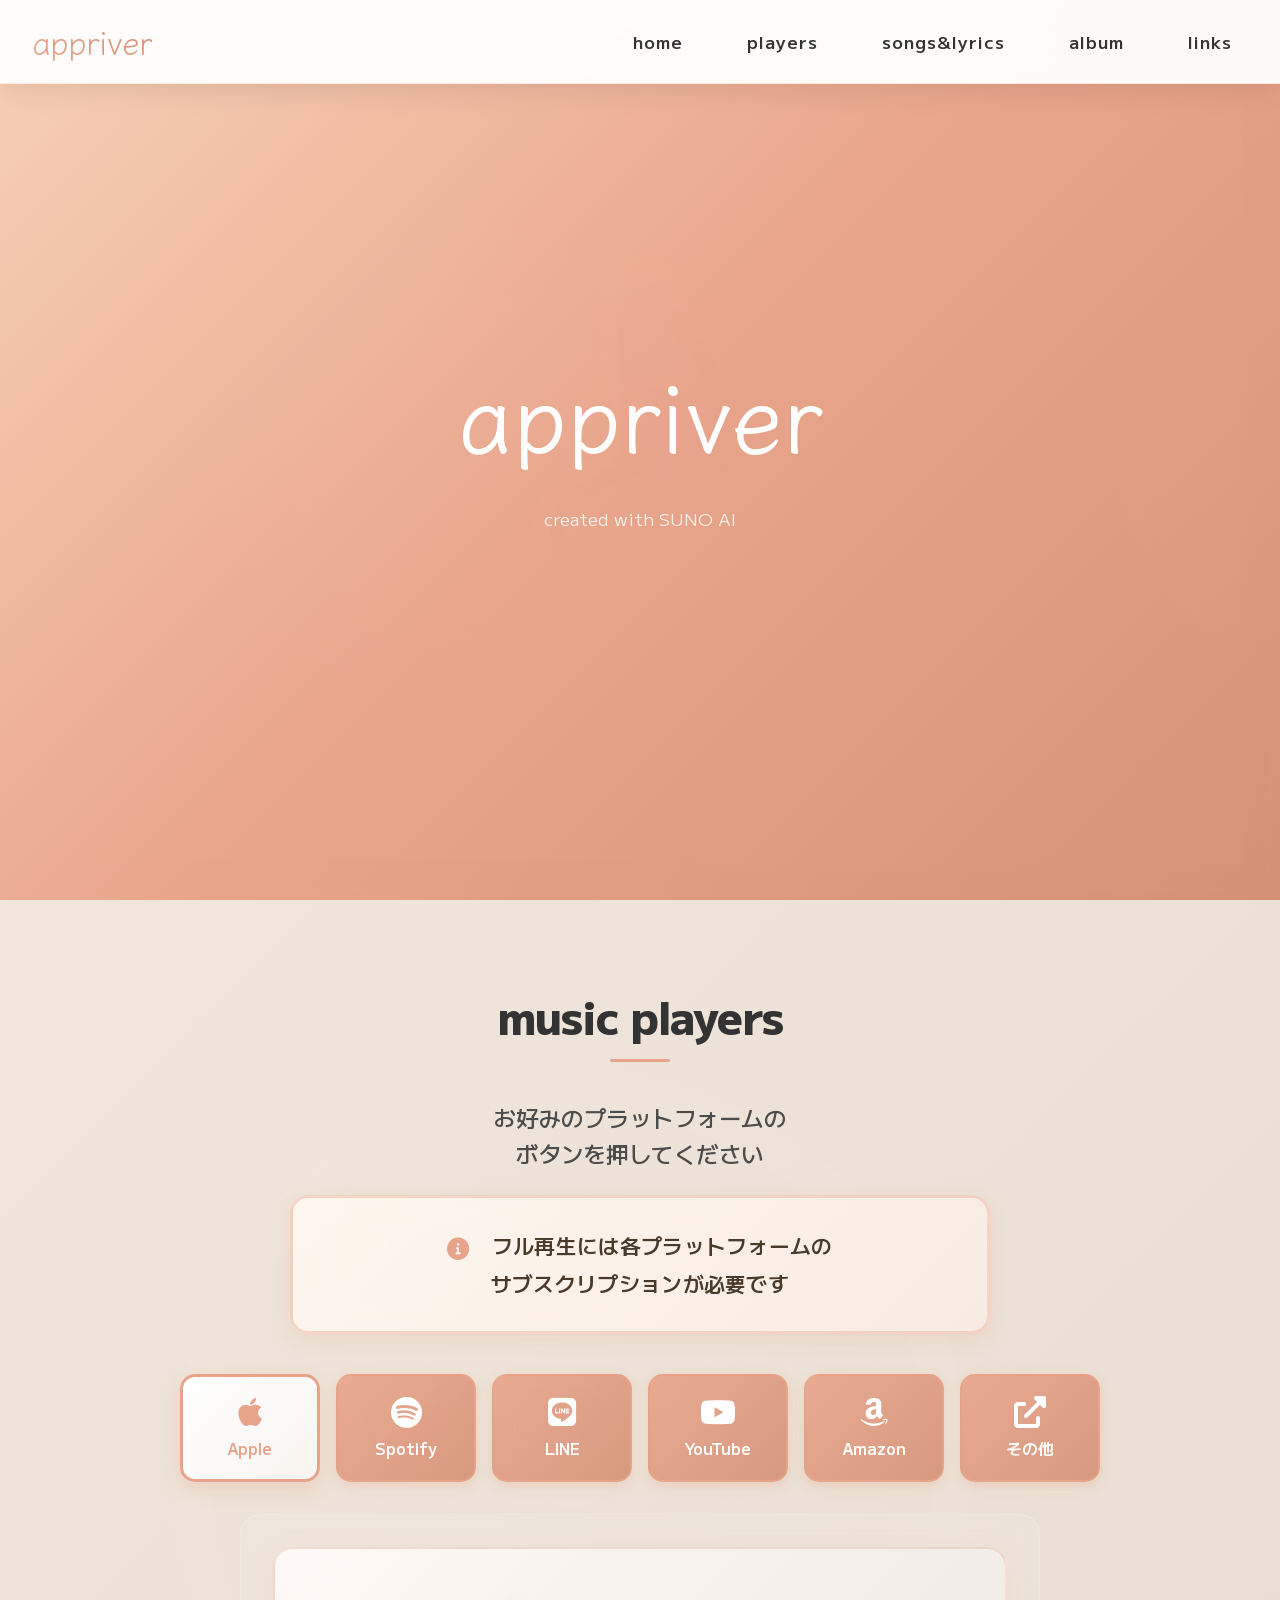
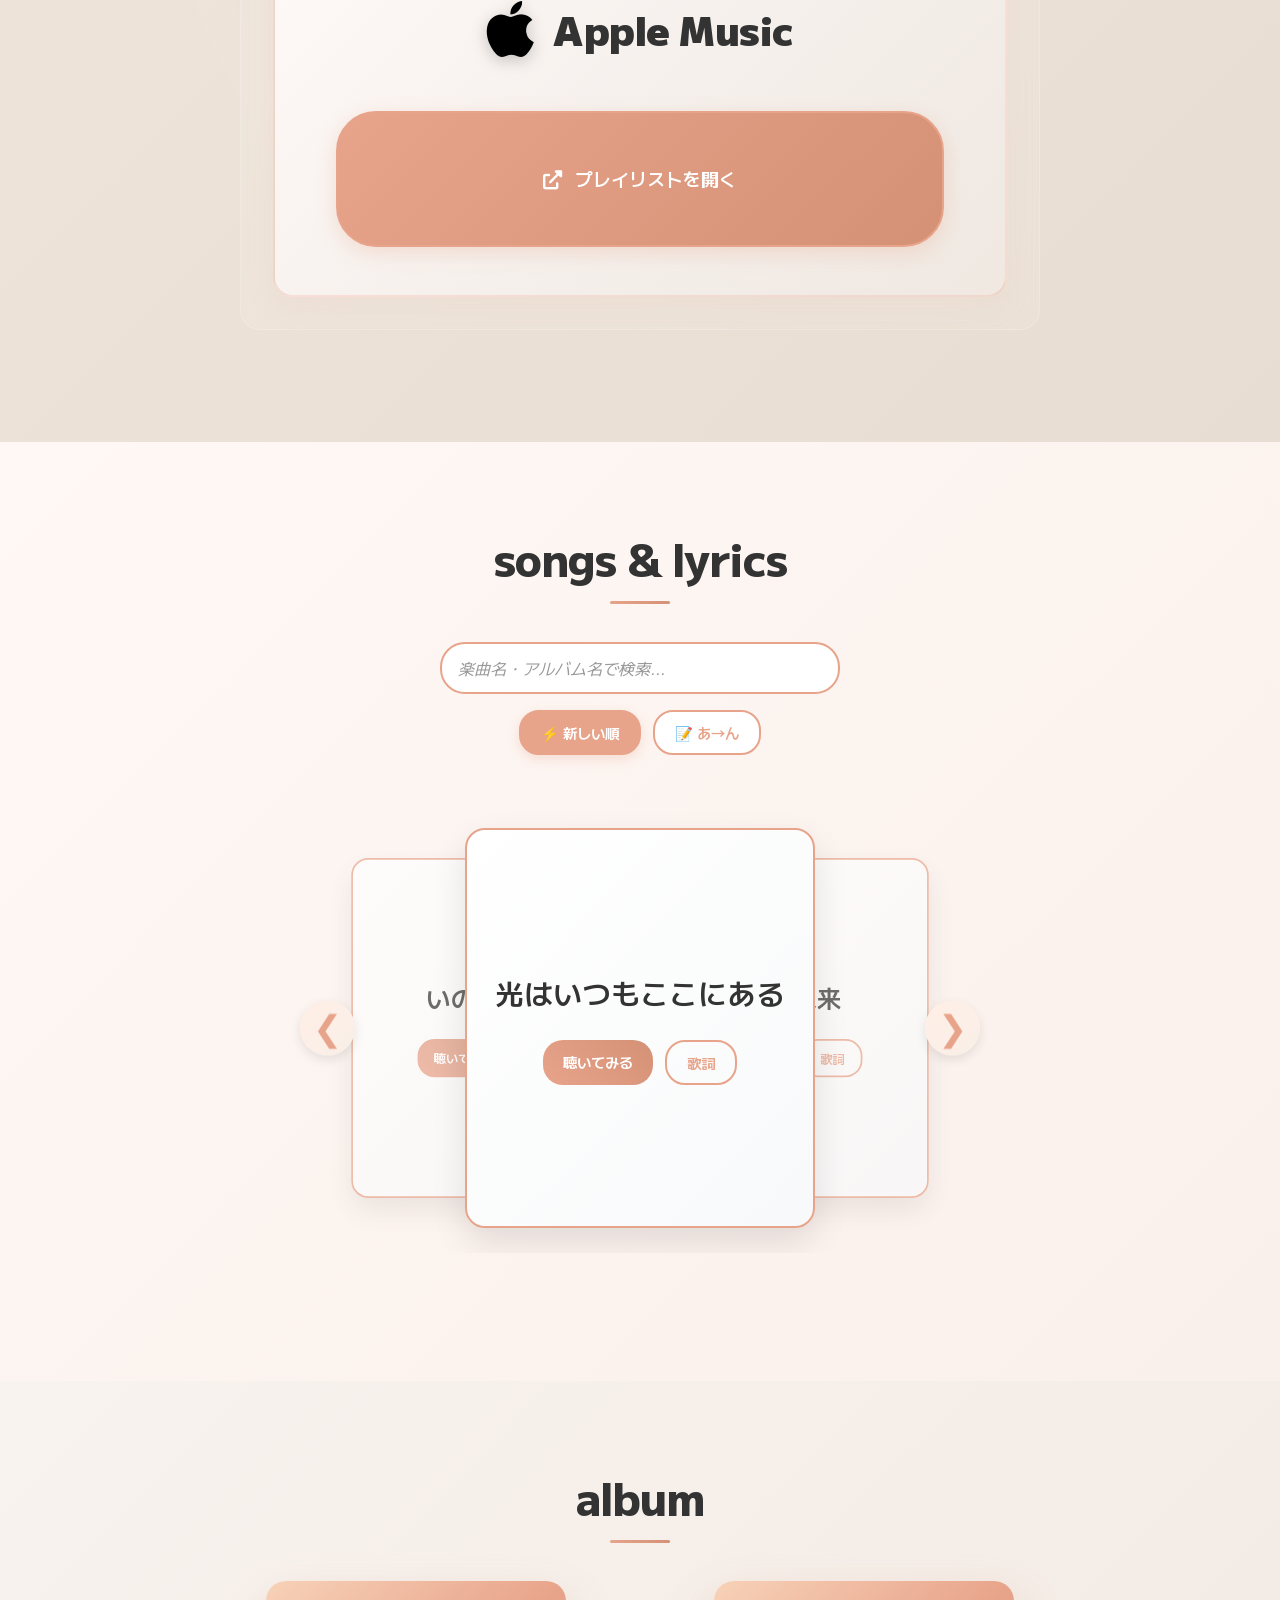
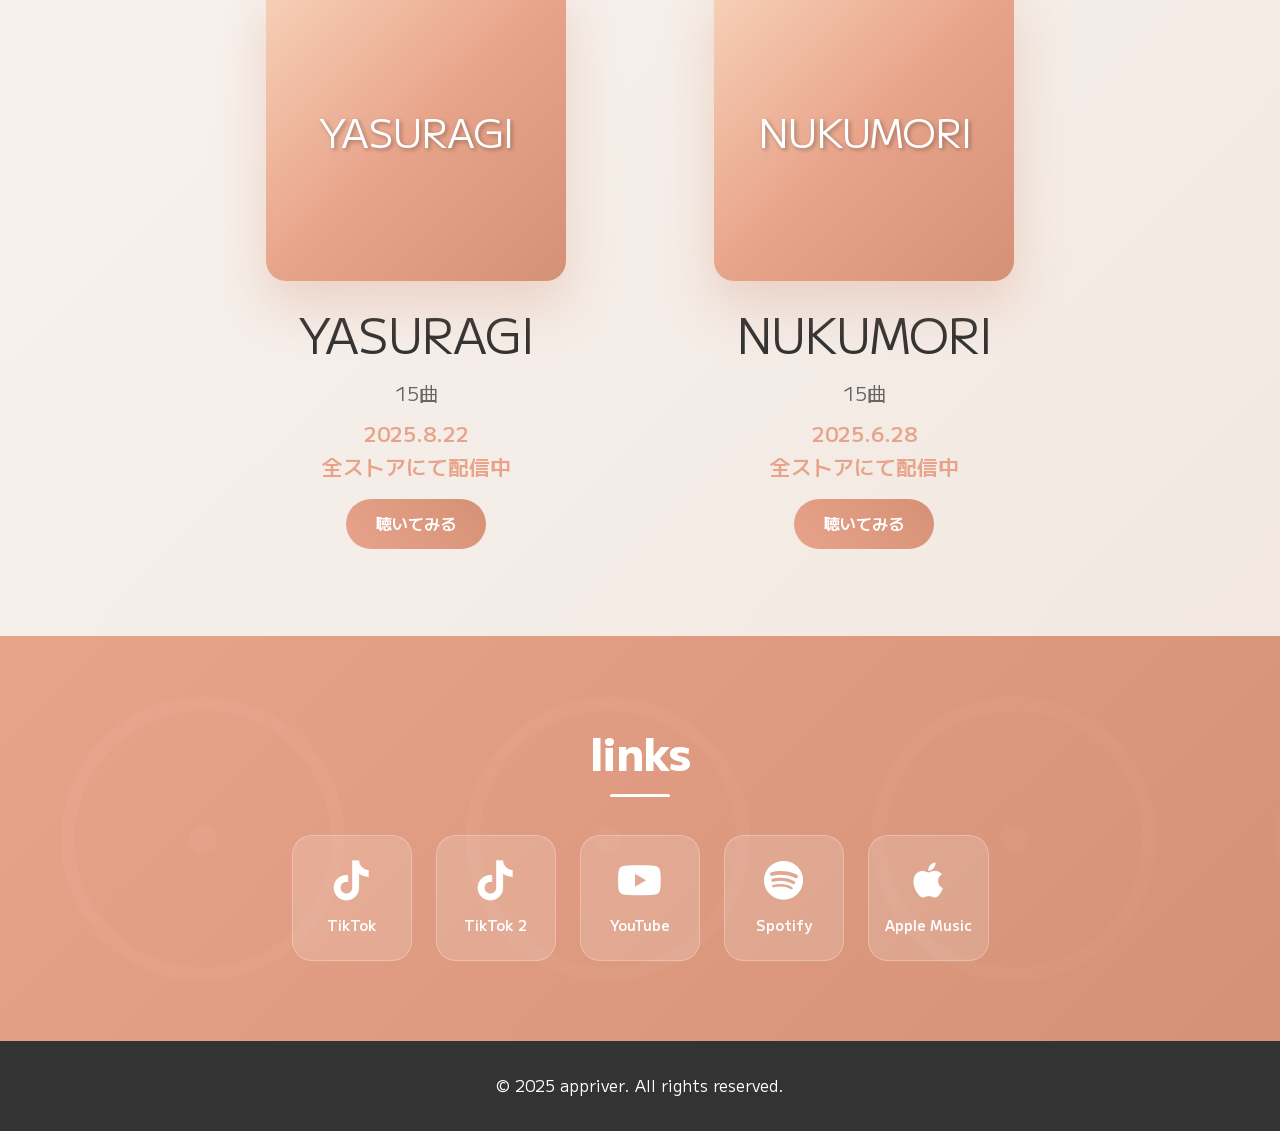
==== commit 130f7e07: "[Codex] fix(players): ボタン表示を『Apple / Spotify / LINE / YouTube / Amazon / その他』に変更＋モバイル3x2でサイズ最適化" ====
--- a/index.html
+++ b/index.html
@@ -144,7 +144,7 @@
                 <div class="platform-selector">
                     <button class="platform-btn active" data-platform="apple-music">
                         <i class="fab fa-apple"></i>
-                        Apple Music
+                        Apple
                     </button>
                     <button class="platform-btn" data-platform="spotify">
                         <i class="fab fa-spotify"></i>
@@ -152,7 +152,7 @@
                     </button>
                     <button class="platform-btn" data-platform="line-music">
                         <i class="fab fa-line"></i>
-                        LINE Music
+                        LINE
                     </button>
                     <button class="platform-btn" data-platform="youtube">
                         <i class="fab fa-youtube"></i>
@@ -164,7 +164,7 @@
                     </button>
                     <button class="platform-btn" data-platform="others">
                         <i class="fas fa-external-link-alt"></i>
-                        Others
+                        その他
                     </button>
                 </div>
 
@@ -220,7 +220,7 @@
                             </div>
                             
                             <div class="line-playlist-link">
-                                <a href="/out/line-music/" target="_blank" class="line-full-playlist-btn">
+                                <a href="https://music.line.me/playlist/upi7nLrdtfvhxjzl9Eel6t3v5zzqyDypzjJn" target="_blank" class="line-full-playlist-btn" rel="nofollow noopener">
                                     <i class="fas fa-external-link-alt"></i>
                                     <span>プレイリストを開く</span>
                                 </a>
--- a/style.css
+++ b/style.css
@@ -2459,19 +2459,20 @@
     display: grid;
     grid-template-columns: repeat(3, 1fr);
     gap: 0.6rem;
-    max-width: 360px;
-    margin: 0 auto 1.5rem auto;
+    max-width: 340px;
+    margin: 0 auto 1.2rem auto;
   }
 
   .platform-btn {
-    padding: 0.6rem 0.4rem;
+    padding: 0.55rem 0.35rem;
     min-width: auto;
-    font-size: 0.8rem;
+    font-size: 0.78rem;
+    white-space: nowrap;
   }
 
   .platform-btn i {
-    font-size: 1.2rem;
-    margin-bottom: 0.25rem;
+    font-size: 1.15rem;
+    margin-bottom: 0.2rem;
   }
 
   /* Song Slider Extra Small Mobile */
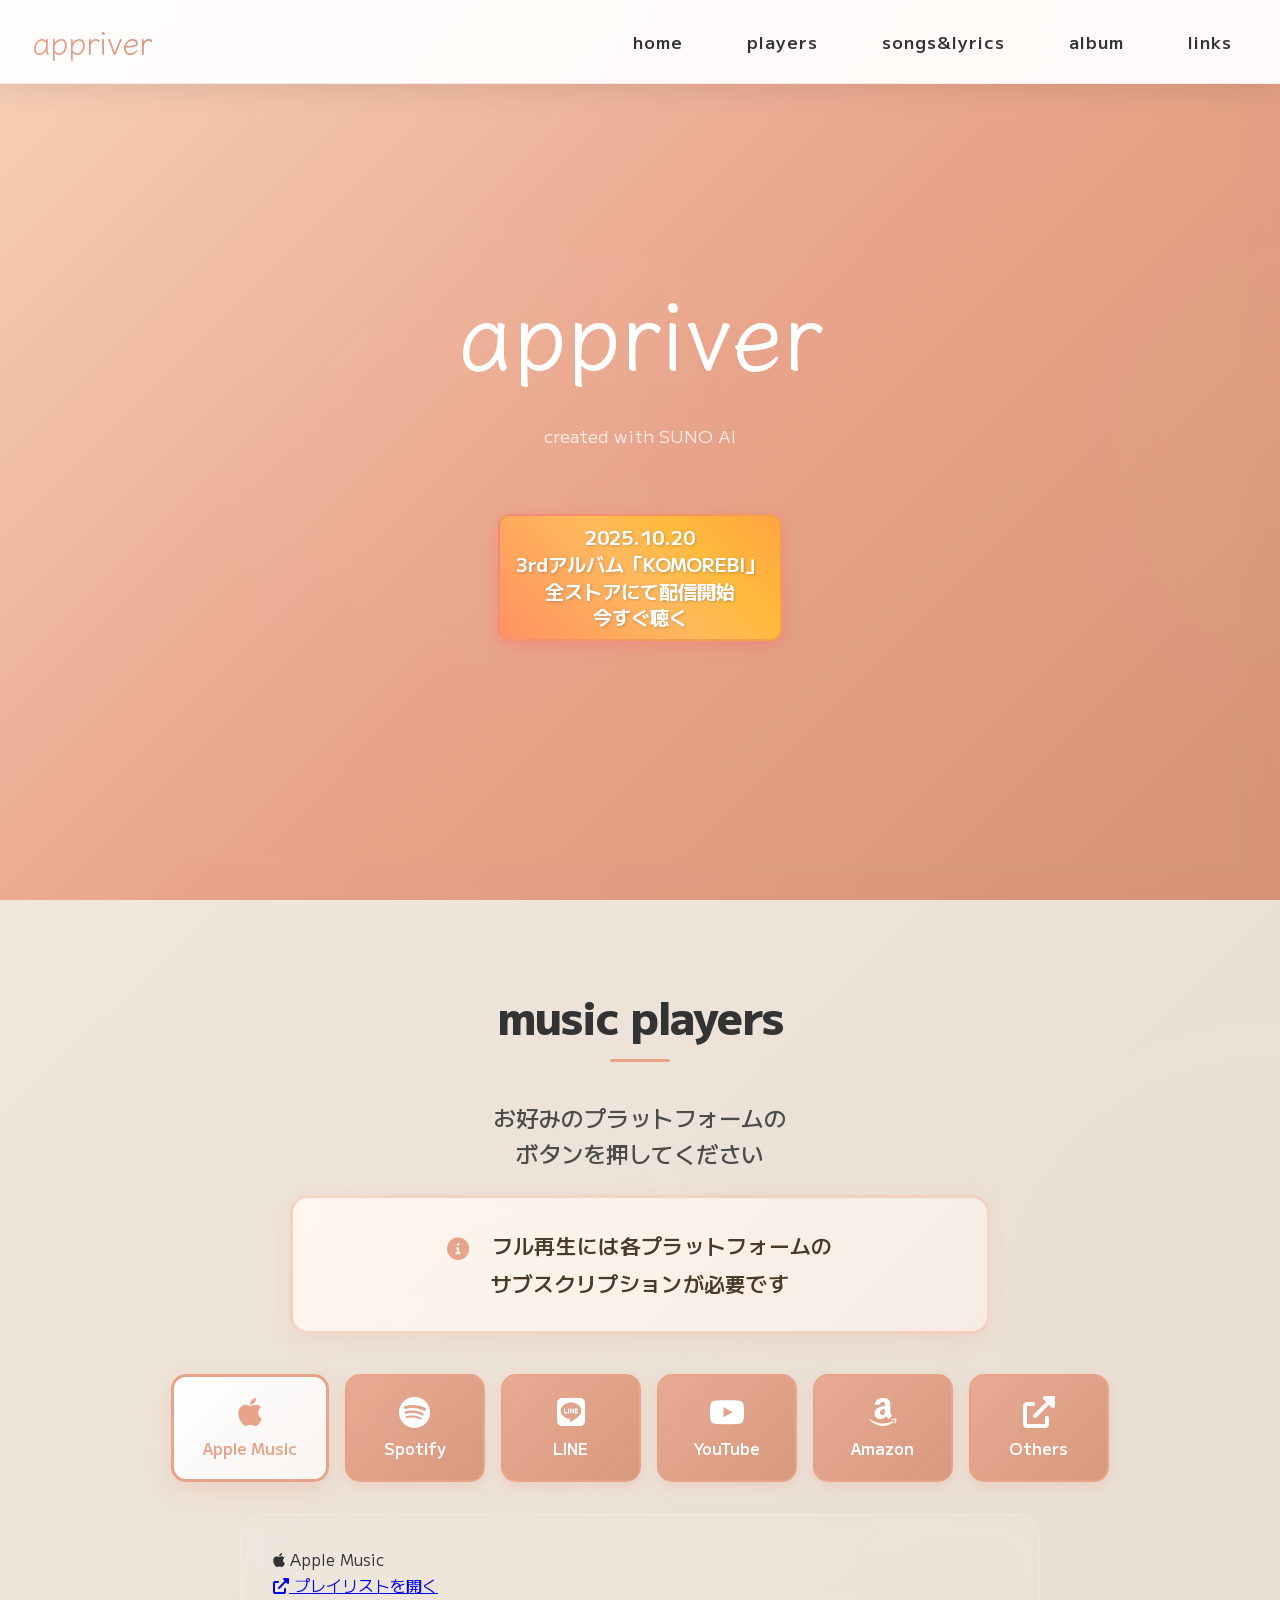
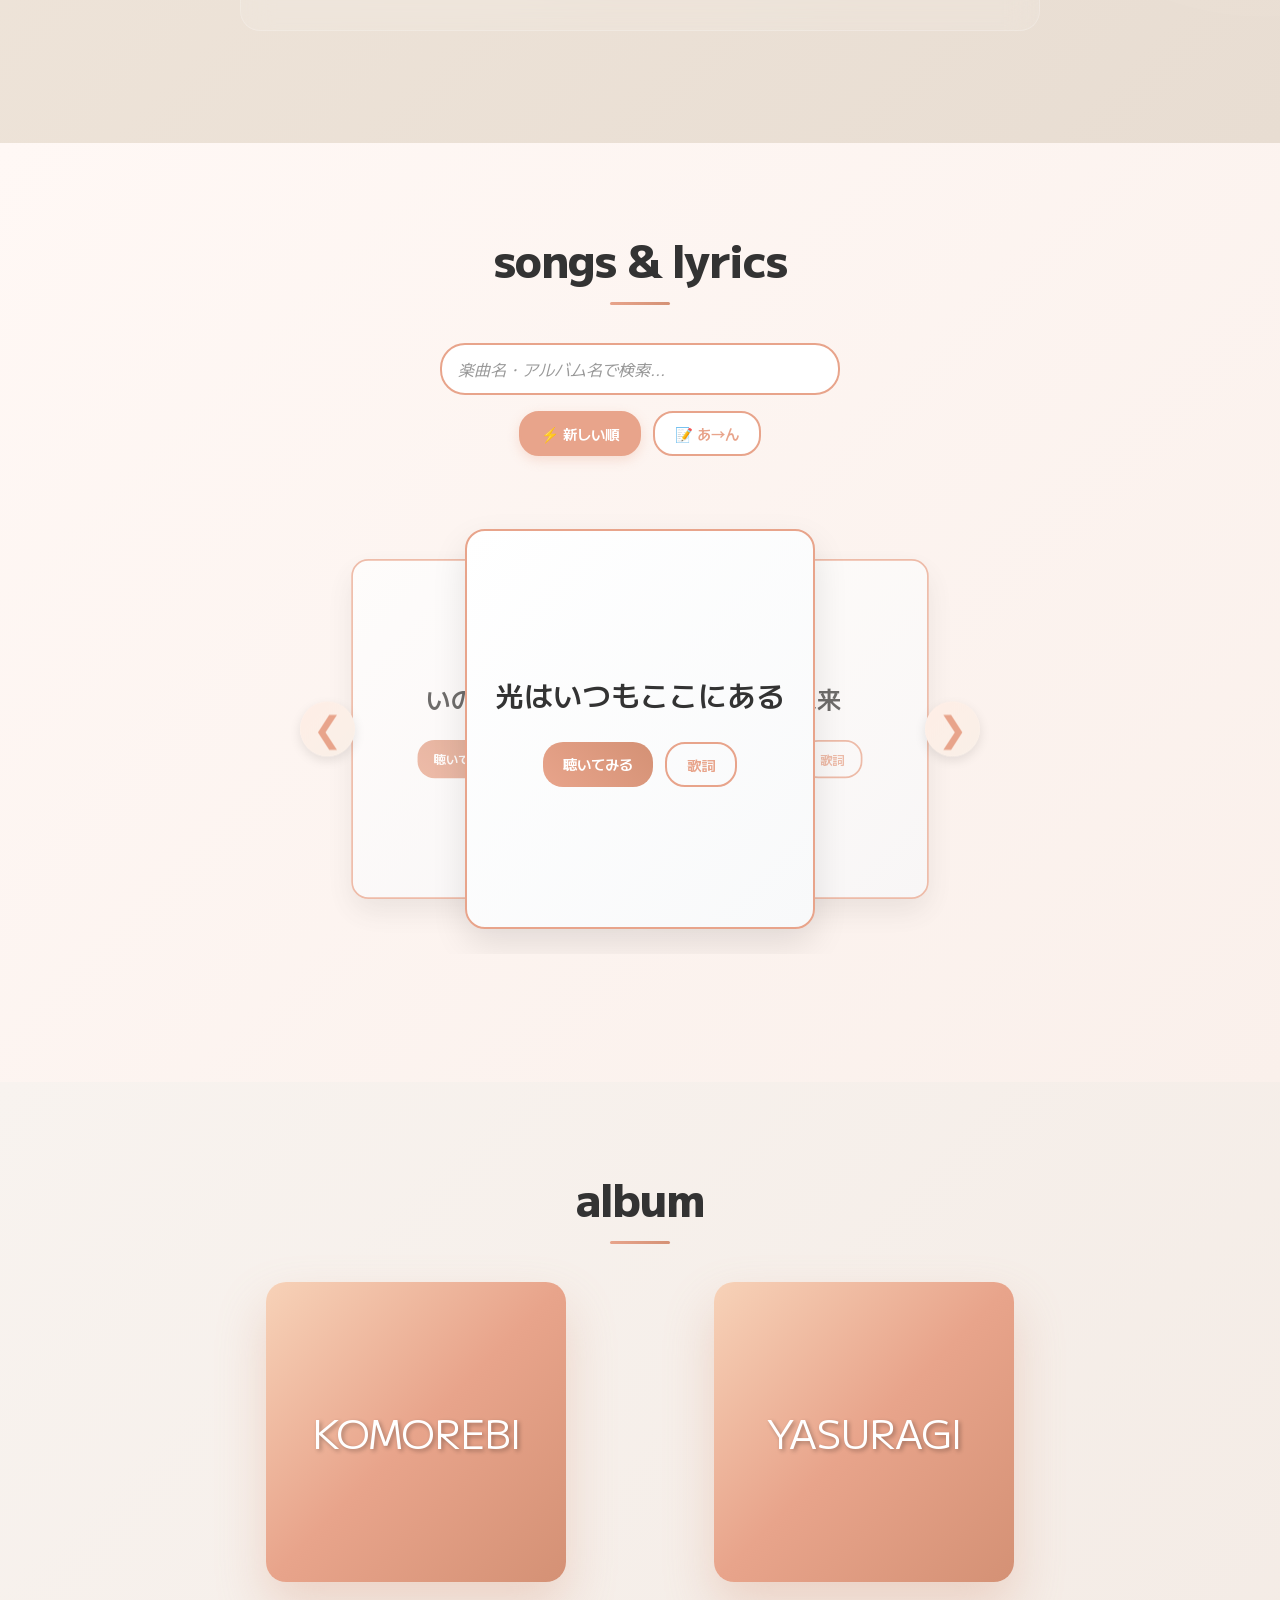
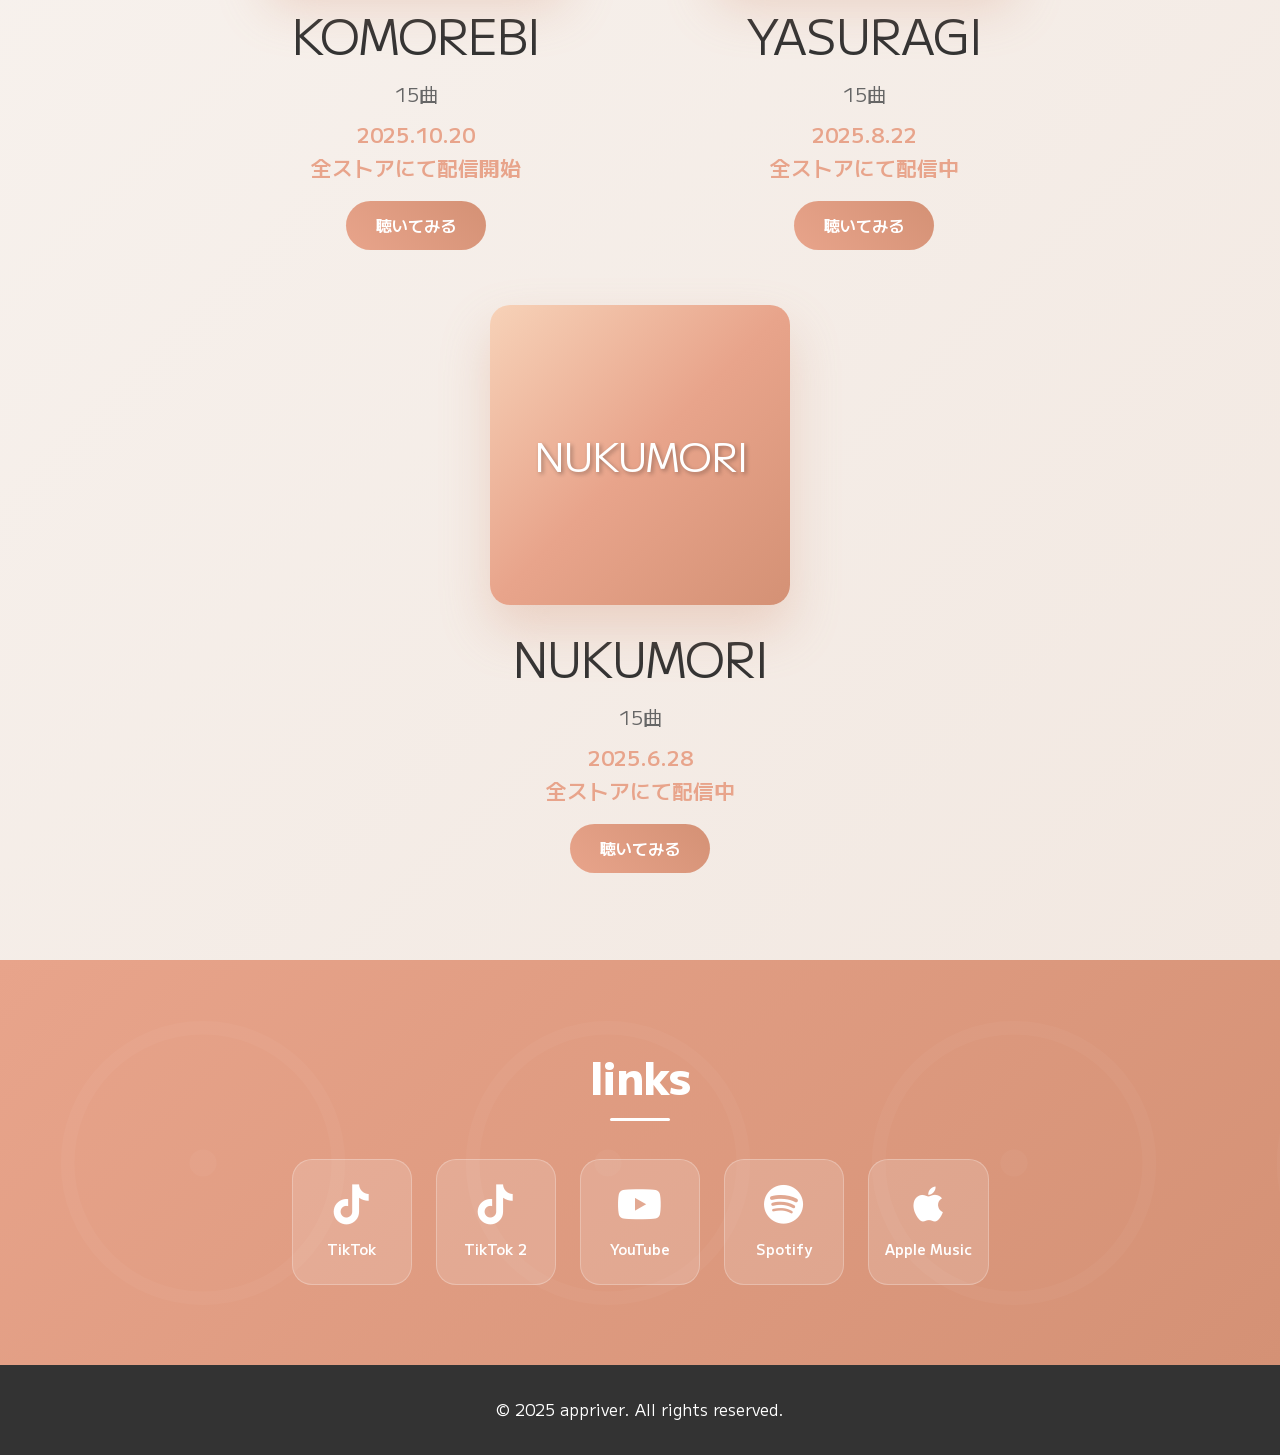
==== commit 74f5d3bd: "[Claude] KOMOREBIリンク更新（CTAはMUSIC PLAYERS先頭／AlbumはLinkCore直）" ====
--- a/index.html
+++ b/index.html
@@ -104,15 +104,12 @@
                 <h1 class="artist-name">appriver</h1>
                 <p class="description">created with SUNO AI</p>
                 
-                <!-- YASURAGI Release Info: 一時的に非表示（将来再利用のためDOM保持） -->
-                <a href="/out/yasuragi" 
-                   target="_blank" 
+                <!-- YASURAGI Release Info: リンクボタン再表示 -->
+                <a href="#music-players"
                    class="hero-release-button new-release"
-                   aria-label="YASURAGIアルバムを聴く"
-                   rel="nofollow noopener"
-                   hidden aria-hidden="true" tabindex="-1">
-                    2025.8.22<br>
-                    2ndアルバム「YASURAGI」<br>
+                   aria-label="MUSIC PLAYERS へ移動">
+                    2025.10.20<br>
+                    3rdアルバム「KOMOREBI」<br>
                     全ストアにて配信開始<br>
                     今すぐ聴く
                 </a>
@@ -144,7 +141,7 @@
                 <div class="platform-selector">
                     <button class="platform-btn active" data-platform="apple-music">
                         <i class="fab fa-apple"></i>
-                        Apple
+                        Apple Music
                     </button>
                     <button class="platform-btn" data-platform="spotify">
                         <i class="fab fa-spotify"></i>
@@ -164,22 +161,21 @@
                     </button>
                     <button class="platform-btn" data-platform="others">
                         <i class="fas fa-external-link-alt"></i>
-                        その他
+                        Others
                     </button>
                 </div>
 
                 <div class="player-container">
                     <div class="player-embed" id="apple-music-player">
-                        <div class="apple-music-direct-container">
-                            <div class="apple-music-header">
-                                <div class="apple-music-logo">
+                        <div class="platform-card">
+                            <div class="platform-header">
+                                <div class="platform-logo">
                                     <i class="fab fa-apple"></i>
                                     <span>Apple Music</span>
                                 </div>
                             </div>
-                            
-                            <div class="apple-music-playlist-link">
-                                <a href="/out/apple-music" target="_blank" class="apple-music-full-playlist-btn">
+                            <div class="platform-link">
+                                <a href="/out/apple-music" target="_blank" class="platform-action-btn">
                                     <i class="fas fa-external-link-alt"></i>
                                     <span>プレイリストを開く</span>
                                 </a>
@@ -187,40 +183,31 @@
                         </div>
                     </div>
                     <div class="player-embed" id="spotify-player" style="display: none;">
-                        <div class="spotify-direct-container">
-                            <div class="spotify-header">
-                                <div class="spotify-logo">
+                        <div class="platform-card">
+                            <div class="platform-header">
+                                <div class="platform-logo">
                                     <i class="fab fa-spotify"></i>
                                     <span>Spotify</span>
                                 </div>
                             </div>
-                            
-                            <div class="spotify-playlist-link">
-                                <a href="/out/spotify" target="_blank" class="spotify-full-playlist-btn">
+                            <div class="platform-link">
+                                <a href="/out/spotify" target="_blank" class="platform-action-btn">
                                     <i class="fas fa-external-link-alt"></i>
                                     <span>プレイリストを開く</span>
                                 </a>
                             </div>
                         </div>
                     </div>
-                    <div class="player-embed" id="amazon-player" style="display: none;">
-                        <div class="amazon-direct-container coming-soon-message">
-                            <i class="fab fa-amazon"></i>
-                            <h3>Amazon Music</h3>
-                            <p>リンク準備中です。</p>
-                        </div>
-                    </div>
                     <div class="player-embed" id="line-music-player" style="display: none;">
-                        <div class="line-direct-container">
-                            <div class="line-header">
-                                <div class="line-logo">
+                        <div class="platform-card">
+                            <div class="platform-header">
+                                <div class="platform-logo">
                                     <i class="fab fa-line"></i>
                                     <span>LINE Music</span>
                                 </div>
                             </div>
-                            
-                            <div class="line-playlist-link">
-                                <a href="https://music.line.me/playlist/upi7nLrdtfvhxjzl9Eel6t3v5zzqyDypzjJn" target="_blank" class="line-full-playlist-btn" rel="nofollow noopener">
+                            <div class="platform-link">
+                                <a href="/out/line-music" target="_blank" class="platform-action-btn" rel="nofollow noopener">
                                     <i class="fas fa-external-link-alt"></i>
                                     <span>プレイリストを開く</span>
                                 </a>
@@ -228,33 +215,47 @@
                         </div>
                     </div>
                     <div class="player-embed" id="youtube-player" style="display: none;">
-                        <div class="youtube-direct-container">
-                            <div class="youtube-header">
-                                <div class="youtube-logo">
+                        <div class="platform-card">
+                            <div class="platform-header">
+                                <div class="platform-logo">
                                     <i class="fab fa-youtube"></i>
                                     <span>YouTube</span>
                                 </div>
                             </div>
-                            
-                            <div class="youtube-playlist-link">
-                                <a href="/out/youtube" target="_blank" class="youtube-full-playlist-btn">
+                            <div class="platform-link">
+                                <a href="/out/youtube" target="_blank" class="platform-action-btn">
                                     <i class="fas fa-external-link-alt"></i>
                                     <span>チャンネルを開く</span>
                                 </a>
                             </div>
                         </div>
                     </div>
+                    <div class="player-embed" id="amazon-player" style="display: none;">
+                        <div class="platform-card">
+                            <div class="platform-header">
+                                <div class="platform-logo">
+                                    <i class="fab fa-amazon"></i>
+                                    <span>Amazon Music</span>
+                                </div>
+                            </div>
+                            <div class="platform-link">
+                                <a href="/out/amazon" target="_blank" class="platform-action-btn" rel="nofollow noopener">
+                                    <i class="fas fa-external-link-alt"></i>
+                                    <span>アーティストを開く</span>
+                                </a>
+                            </div>
+                        </div>
+                    </div>
                     <div class="player-embed" id="others-player" style="display: none;">
-                        <div class="others-direct-container">
-                            <div class="others-header">
-                                <div class="others-logo">
+                        <div class="platform-card">
+                            <div class="platform-header">
+                                <div class="platform-logo">
                                     <i class="fas fa-external-link-alt"></i>
                                     <span>Other Platforms</span>
                                 </div>
                             </div>
-                            
-                            <div class="others-playlist-link">
-                                <a href="/out/others" target="_blank" class="others-full-playlist-btn">
+                            <div class="platform-link">
+                                <a href="/out/others" target="_blank" class="platform-action-btn">
                                     <i class="fas fa-music"></i>
                                     <span>その他のプラットフォームで聴く</span>
                                 </a>
@@ -351,6 +352,22 @@
             <div class="container">
                 <h2>ALBUM</h2>
                 <div class="albums-container">
+                    <!-- 3rd Album: KOMOREBI (先頭) -->
+                    <div class="album-info komorebi">
+                        <div class="album-artwork">
+                            <div class="album-artwork-container">
+                                <img src="KOMOREBI.jpg" alt="KOMOREBI アルバムアート" class="album-artwork-image" onerror="this.style.display='none'; this.nextElementSibling.style.display='flex'">
+                                <div class="placeholder-artwork">KOMOREBI</div>
+                            </div>
+                        </div>
+                        <div class="album-details">
+                            <h3>KOMOREBI</h3>
+                            <p class="track-count">15曲</p>
+                            <p class="release-date">2025.10.20<br>全ストアにて配信開始</p>
+                            <a href="https://linkco.re/n4fg1c51" class="stream-link" target="_blank">聴いてみる</a>
+                        </div>
+                    </div>
+
                     <!-- 2nd Album: YASURAGI -->
                     <div class="album-info">
                         <div class="album-artwork">
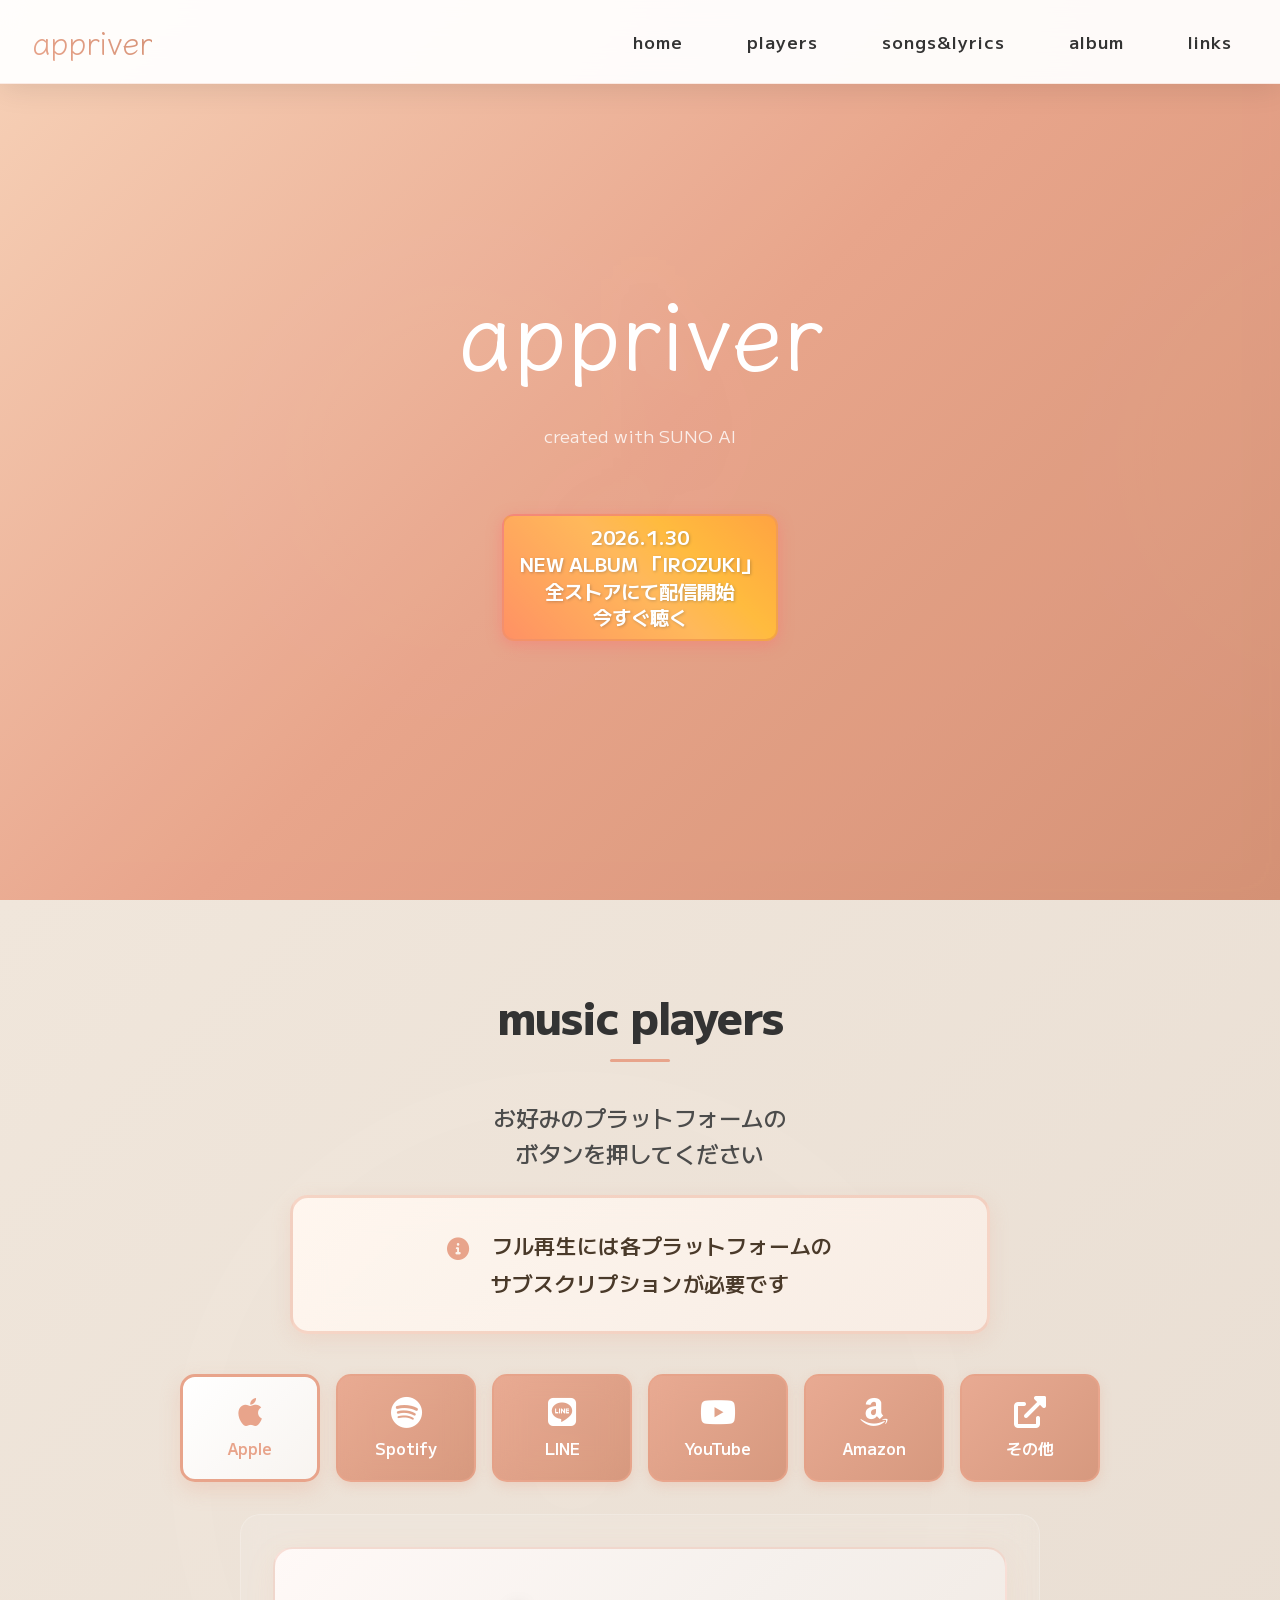
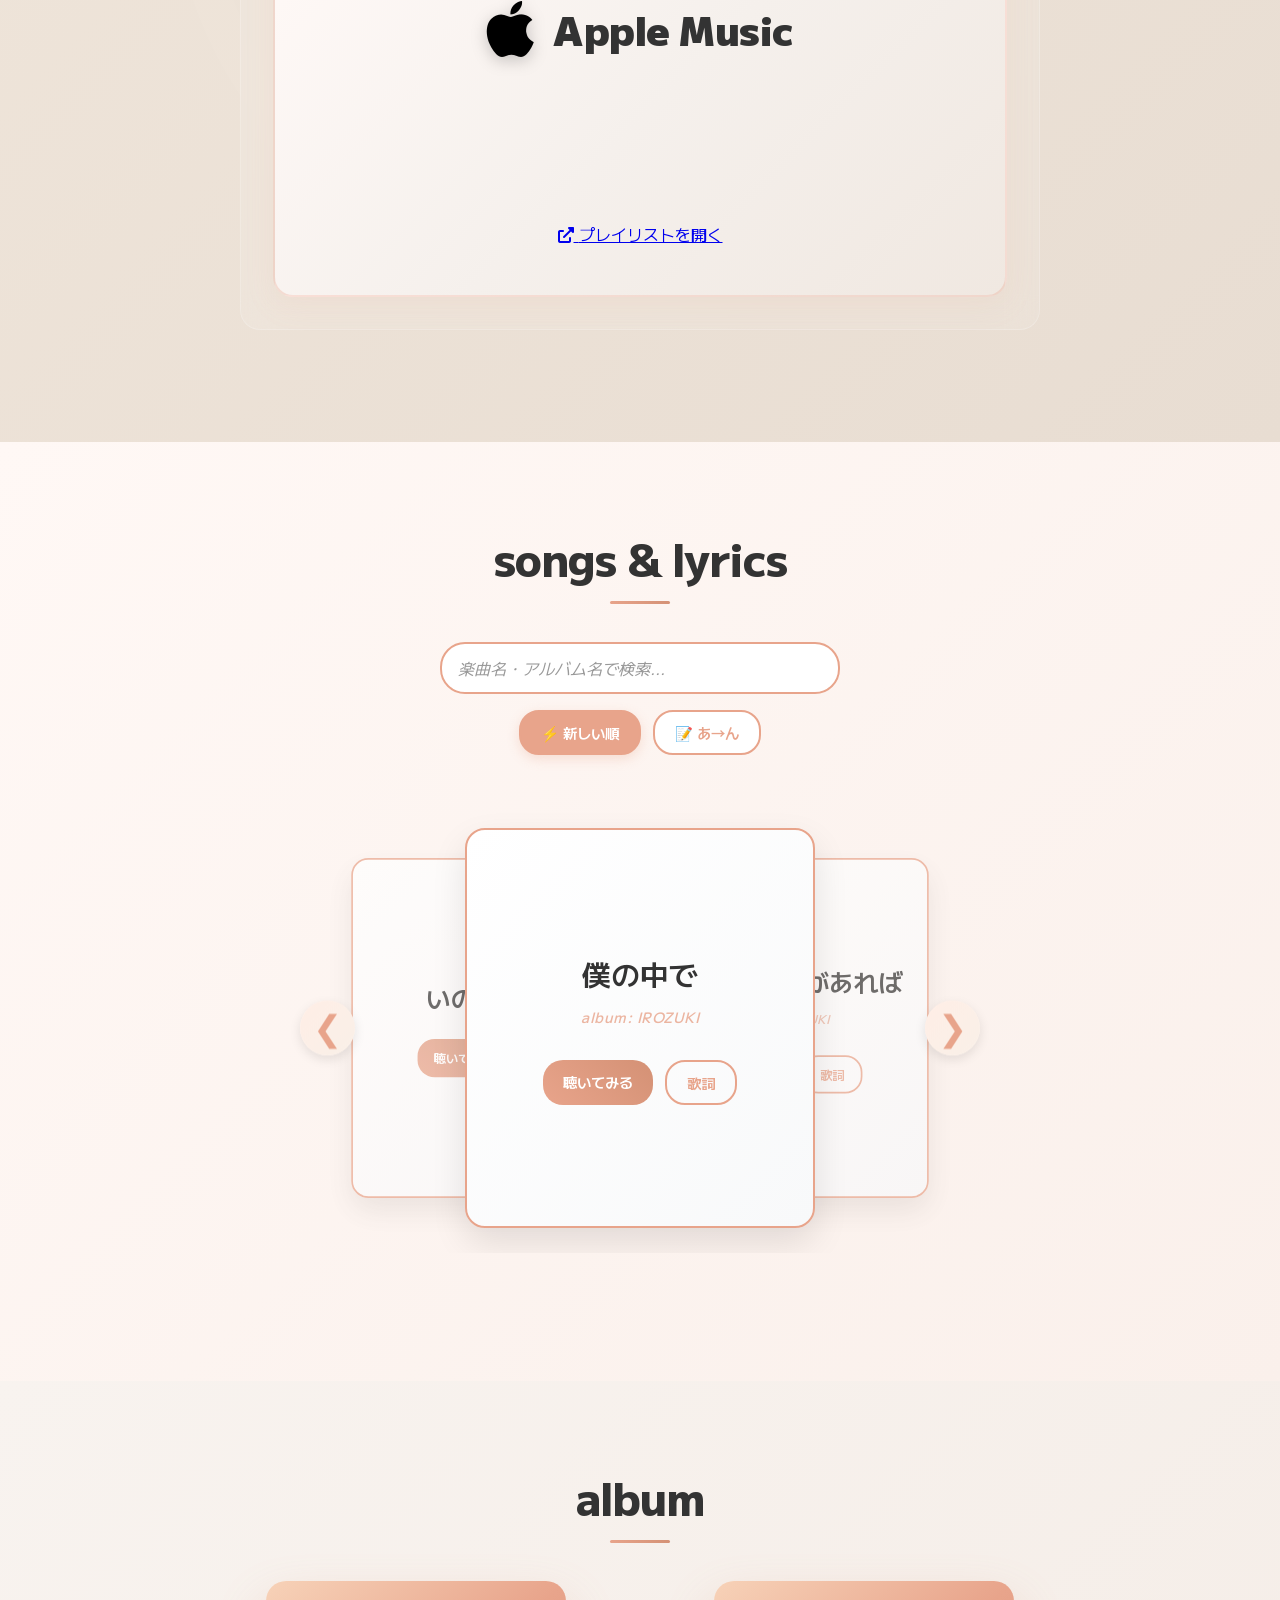
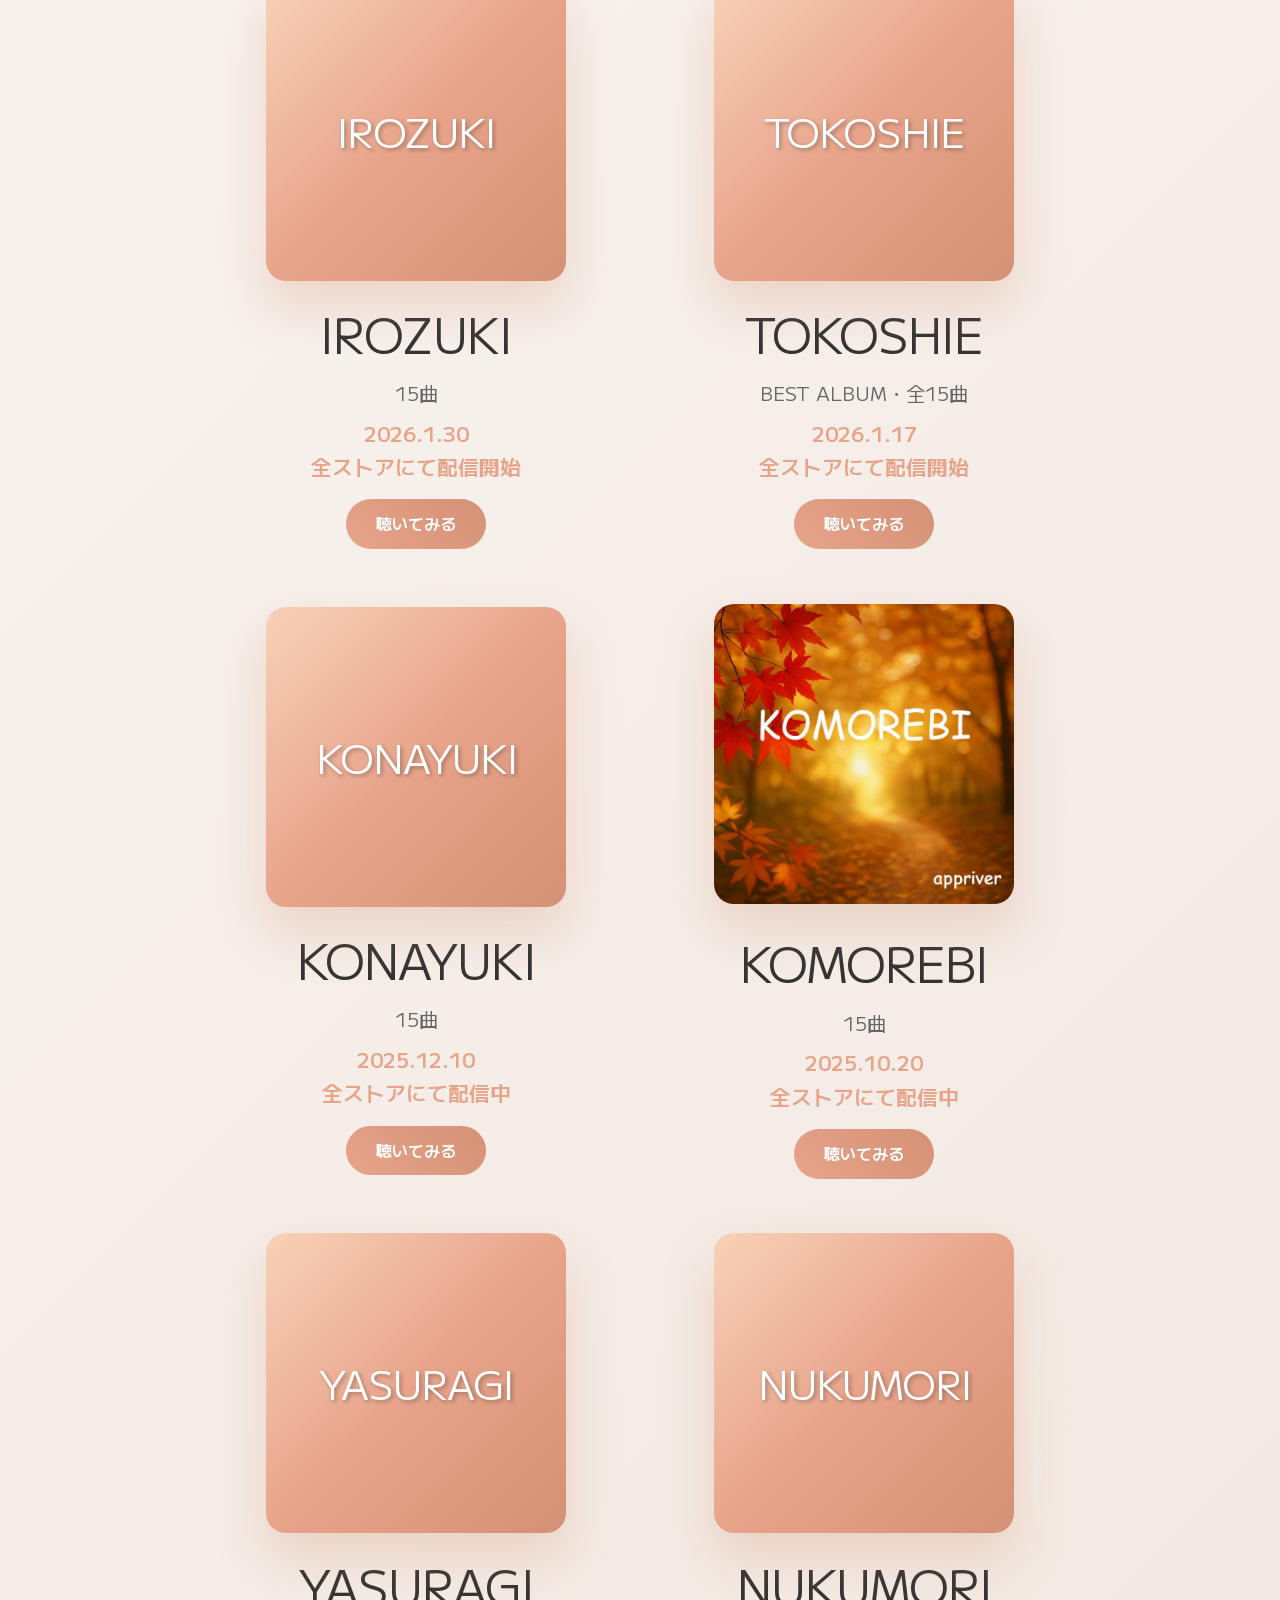
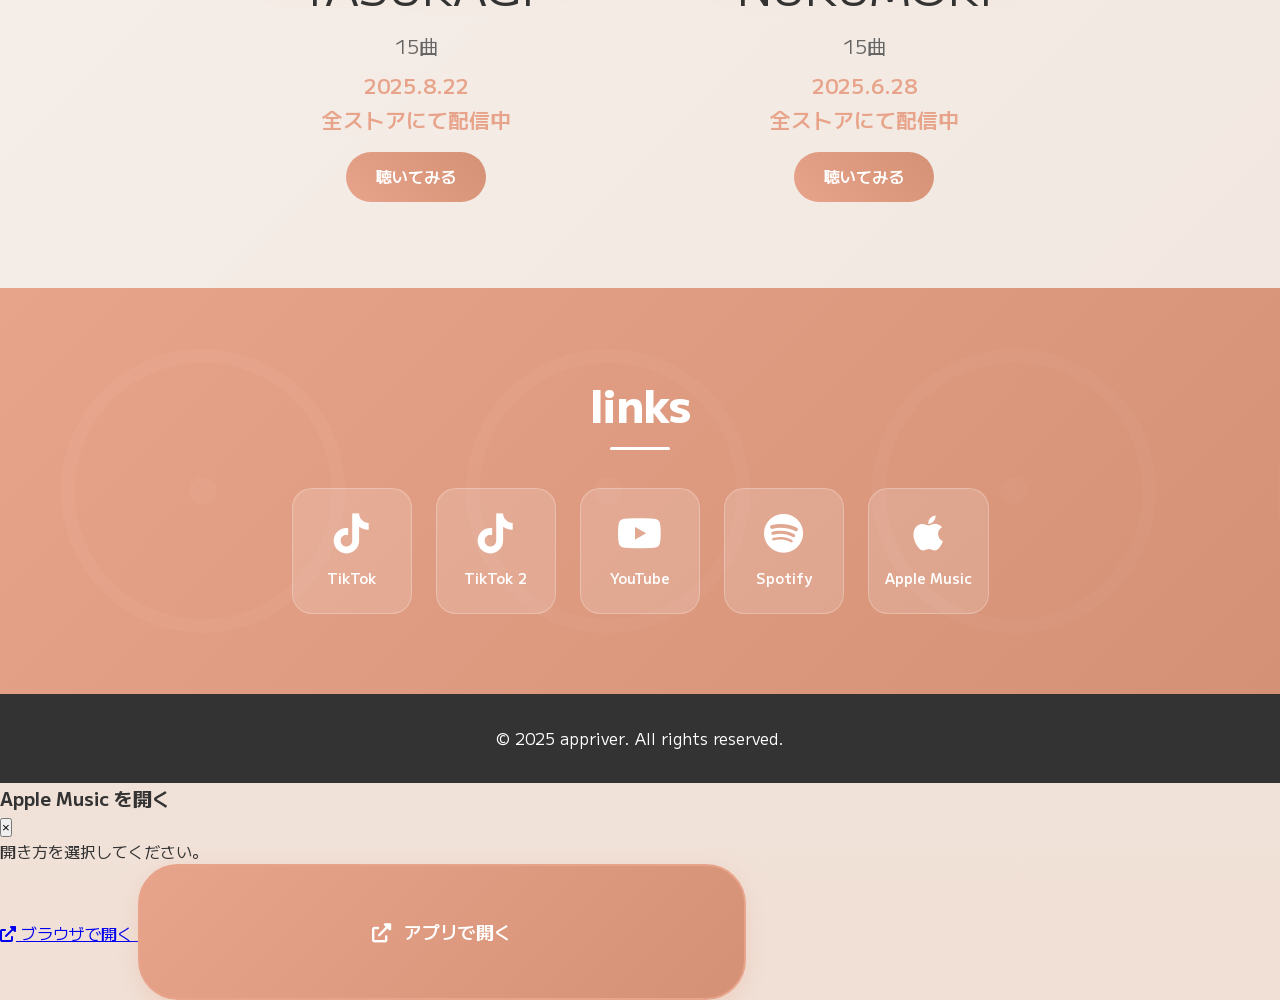
==== commit b7ac40d9: "[Claude] feat: update IROZUKI album link" ====
--- a/index.html
+++ b/index.html
@@ -1,26 +1,29 @@
 <!DOCTYPE html>
 <html lang="ja">
+
 <head>
     <meta charset="UTF-8">
     <meta name="viewport" content="width=device-width, initial-scale=1.0, viewport-fit=cover">
     <title>appriver - 公式サイト</title>
     <meta name="description" content="appriver公式サイト。SUNO AIで作成した楽曲を配信中。アルバム「NUKUMORI」をはじめ、いのちの理由、君の影などの楽曲をお楽しみください。">
-    
+
     <!-- OGP Meta Tags -->
     <meta property="og:title" content="appriver - 公式サイト">
-    <meta property="og:description" content="appriver公式サイト。SUNO AIで作成した楽曲を配信中。アルバム「NUKUMORI」をはじめ、いのちの理由、君の影などの楽曲をお楽しみください。">
+    <meta property="og:description"
+        content="appriver公式サイト。SUNO AIで作成した楽曲を配信中。アルバム「NUKUMORI」をはじめ、いのちの理由、君の影などの楽曲をお楽しみください。">
     <meta property="og:image" content="https://appriver.jp/OGP.png">
     <meta property="og:url" content="https://appriver.jp/">
     <meta property="og:type" content="website">
     <meta property="og:site_name" content="appriver">
     <meta property="og:locale" content="ja_JP">
-    
+
     <!-- Twitter Card Meta Tags -->
     <meta name="twitter:card" content="summary_large_image">
     <meta name="twitter:title" content="appriver - 公式サイト">
-    <meta name="twitter:description" content="appriver公式サイト。SUNO AIで作成した楽曲を配信中。アルバム「NUKUMORI」をはじめ、いのちの理由、君の影などの楽曲をお楽しみください。">
+    <meta name="twitter:description"
+        content="appriver公式サイト。SUNO AIで作成した楽曲を配信中。アルバム「NUKUMORI」をはじめ、いのちの理由、君の影などの楽曲をお楽しみください。">
     <meta name="twitter:image" content="https://appriver.jp/OGP.png">
-    
+
     <!-- PWA Meta Tags -->
     <meta name="theme-color" content="#e8a48b">
     <meta name="apple-mobile-web-app-capable" content="yes">
@@ -28,10 +31,10 @@
     <meta name="apple-mobile-web-app-title" content="appriver">
     <meta name="mobile-web-app-capable" content="yes">
     <meta name="application-name" content="appriver">
-    
+
     <!-- Web App Manifest -->
     <link rel="manifest" href="/manifest.json">
-    
+
     <!-- Apple Touch Icons -->
     <link rel="apple-touch-icon" href="/icons/apple-touch-icon-180x180.png">
     <link rel="apple-touch-icon" sizes="152x152" href="/icons/apple-touch-icon-152x152.png">
@@ -41,20 +44,22 @@
     <link rel="apple-touch-icon" sizes="76x76" href="/icons/apple-touch-icon-76x76.png">
     <link rel="apple-touch-icon" sizes="72x72" href="/icons/apple-touch-icon-72x72.png">
     <link rel="apple-touch-icon" sizes="57x57" href="/icons/apple-touch-icon-57x57.png">
-    
+
     <!-- Standard Favicons -->
     <link rel="icon" type="image/png" sizes="32x32" href="/icons/favicon-32x32.png">
     <link rel="icon" type="image/png" sizes="16x16" href="/icons/favicon-16x16.png">
     <link rel="shortcut icon" href="/favicon.ico">
     <link rel="icon" href="/favicon.ico" type="image/x-icon">
-    
+
     <!-- Microsoft Tiles -->
     <meta name="msapplication-TileColor" content="#e8a48b">
     <meta name="msapplication-TileImage" content="/icons/apple-touch-icon-144x144.png">
     <meta name="msapplication-config" content="/browserconfig.xml">
-    
+
     <link rel="stylesheet" href="style.css">
-    <link href="https://fonts.googleapis.com/css2?family=Noto+Sans+JP:wght@300;400;500;700&family=M+PLUS+2:wght@100;200;300;400;500;600;700;800;900&family=Klee+One:wght@400;600&display=swap" rel="stylesheet">
+    <link
+        href="https://fonts.googleapis.com/css2?family=Noto+Sans+JP:wght@300;400;500;700&family=M+PLUS+2:wght@100;200;300;400;500;600;700;800;900&family=Klee+One:wght@400;600&display=swap"
+        rel="stylesheet">
     <link rel="stylesheet" href="https://cdnjs.cloudflare.com/ajax/libs/font-awesome/6.0.0/css/all.min.css">
 
     <!-- Vercel Web Analytics -->
@@ -65,14 +70,17 @@
     </script>
     <script defer src="/_vercel/insights/script.js"></script>
 </head>
+
 <body>
     <!-- Pull to Refresh Indicator (Mobile Only) -->
     <div id="pullToRefreshIndicator" class="pull-to-refresh-indicator">
         <div class="pull-icon">
             <svg width="24" height="24" viewBox="0 0 24 24" fill="none" xmlns="http://www.w3.org/2000/svg">
-                <path d="M12 2V6L8 2L12 2ZM12 2L16 6L12 2Z" stroke="currentColor" stroke-width="2" stroke-linecap="round" stroke-linejoin="round"/>
-                <path d="M12 6V22" stroke="currentColor" stroke-width="2" stroke-linecap="round"/>
-                <path d="M8 18L12 22L16 18" stroke="currentColor" stroke-width="2" stroke-linecap="round" stroke-linejoin="round"/>
+                <path d="M12 2V6L8 2L12 2ZM12 2L16 6L12 2Z" stroke="currentColor" stroke-width="2"
+                    stroke-linecap="round" stroke-linejoin="round" />
+                <path d="M12 6V22" stroke="currentColor" stroke-width="2" stroke-linecap="round" />
+                <path d="M8 18L12 22L16 18" stroke="currentColor" stroke-width="2" stroke-linecap="round"
+                    stroke-linejoin="round" />
             </svg>
         </div>
         <div class="pull-text">引っ張って更新</div>
@@ -99,32 +107,36 @@
             <div id="reloadGuide" class="reload-guide">
                 <div class="reload-text">画面を2回<br>タップして更新</div>
             </div>
-            
+
             <div class="hero-content">
                 <h1 class="artist-name">appriver</h1>
                 <p class="description">created with SUNO AI</p>
-                
-                <!-- YASURAGI Release Info: リンクボタン再表示 -->
-                <a href="#music-players"
-                   class="hero-release-button new-release"
-                   aria-label="MUSIC PLAYERS へ移動">
-                    2025.10.20<br>
-                    3rdアルバム「KOMOREBI」<br>
+
+                <!-- IROZUKI Release CTA: アルバムセクションへ遷移 -->
+                <a href="#album" class="hero-release-button new-release" aria-label="IROZUKIアルバムを聴く">
+                    2026.1.30<br>
+                    NEW ALBUM 「IROZUKI」<br>
                     全ストアにて配信開始<br>
                     今すぐ聴く
                 </a>
-            </div>
-            
+
+                <!-- YASURAGI CTA（将来再利用のため保持・非表示） -->
+                <a href="/out/yasuragi" target="_blank" class="hero-release-button new-release"
+                    aria-label="YASURAGIアルバムを聴く" rel="nofollow noopener" hidden aria-hidden="true" tabindex="-1">
+                    2025.8.22<br>
+                    2ndアルバム「YASURAGI」<br>
+                    全ストアにて配信開始<br>
+                    今すぐ聴く
+                </a>
+            </div>
+
             <!-- スクロールガイド -->
             <div id="scrollGuide" class="scroll-guide">
                 <div class="scroll-text">画面をスクロール</div>
             </div>
-            
+
             <!-- カラオケクーポンボタン -->
-            <a href="/out/karaoke-coupon" 
-               target="_blank" 
-               class="hero-karaoke-coupon-button"
-               aria-label="カラオケクーポンを取得">
+            <a href="/out/karaoke-coupon" target="_blank" class="hero-karaoke-coupon-button" aria-label="カラオケクーポンを取得">
                 カラオケクーポン<br>
                 今すぐ取得
             </a>
@@ -137,11 +149,11 @@
                 <div class="player-note">
                     <p><i class="fas fa-info-circle"></i> フル再生には各プラットフォームの<br>サブスクリプションが必要です</p>
                 </div>
-                
+
                 <div class="platform-selector">
                     <button class="platform-btn active" data-platform="apple-music">
                         <i class="fab fa-apple"></i>
-                        Apple Music
+                        Apple
                     </button>
                     <button class="platform-btn" data-platform="spotify">
                         <i class="fab fa-spotify"></i>
@@ -161,21 +173,23 @@
                     </button>
                     <button class="platform-btn" data-platform="others">
                         <i class="fas fa-external-link-alt"></i>
-                        Others
+                        その他
                     </button>
                 </div>
 
                 <div class="player-container">
                     <div class="player-embed" id="apple-music-player">
-                        <div class="platform-card">
-                            <div class="platform-header">
-                                <div class="platform-logo">
+                        <div class="apple-music-direct-container">
+                            <div class="apple-music-header">
+                                <div class="apple-music-logo">
                                     <i class="fab fa-apple"></i>
                                     <span>Apple Music</span>
                                 </div>
                             </div>
-                            <div class="platform-link">
-                                <a href="/out/apple-music" target="_blank" class="platform-action-btn">
+
+                            <div class="apple-music-playlist-link">
+                                <a href="https://embed.music.apple.com/jp/playlist/appriver-%E5%85%AC%E5%BC%8F%E3%83%97%E3%83%AC%E3%82%A4%E3%83%AA%E3%82%B9%E3%83%88/pl.u-V9D7vD9FEP64AZ"
+                                    class="apple-music-embed-btn">
                                     <i class="fas fa-external-link-alt"></i>
                                     <span>プレイリストを開く</span>
                                 </a>
@@ -183,31 +197,52 @@
                         </div>
                     </div>
                     <div class="player-embed" id="spotify-player" style="display: none;">
-                        <div class="platform-card">
-                            <div class="platform-header">
-                                <div class="platform-logo">
+                        <div class="spotify-direct-container">
+                            <div class="spotify-header">
+                                <div class="spotify-logo">
                                     <i class="fab fa-spotify"></i>
                                     <span>Spotify</span>
                                 </div>
                             </div>
-                            <div class="platform-link">
-                                <a href="/out/spotify" target="_blank" class="platform-action-btn">
+
+                            <div class="spotify-playlist-link">
+                                <a href="/out/spotify/" class="spotify-full-playlist-btn">
                                     <i class="fas fa-external-link-alt"></i>
                                     <span>プレイリストを開く</span>
                                 </a>
                             </div>
                         </div>
                     </div>
+                    <div class="player-embed" id="amazon-player" style="display: none;">
+                        <div class="amazon-direct-container">
+                            <div class="amazon-header">
+                                <div class="amazon-logo">
+                                    <i class="fab fa-amazon"></i>
+                                    <span>Amazon Music</span>
+                                </div>
+                            </div>
+
+                            <div class="amazon-artist-link">
+                                <a href="https://music.amazon.co.jp/artists/B0F9TGK1JY/%E3%82%A2%E3%83%83%E3%83%97%E3%83%AA%E3%83%90%E3%83%BC"
+                                    class="amazon-artist-btn others-full-playlist-btn" rel="nofollow noopener">
+                                    <i class="fas fa-external-link-alt"></i>
+                                    <span>アーティストを開く</span>
+                                </a>
+                            </div>
+                        </div>
+                    </div>
                     <div class="player-embed" id="line-music-player" style="display: none;">
-                        <div class="platform-card">
-                            <div class="platform-header">
-                                <div class="platform-logo">
+                        <div class="line-direct-container">
+                            <div class="line-header">
+                                <div class="line-logo">
                                     <i class="fab fa-line"></i>
                                     <span>LINE Music</span>
                                 </div>
                             </div>
-                            <div class="platform-link">
-                                <a href="/out/line-music" target="_blank" class="platform-action-btn" rel="nofollow noopener">
+
+                            <div class="line-playlist-link">
+                                <a href="https://music.line.me/playlist/upi7nLrdtfvhxjzl9Eel6t3v5zzqyDypzjJn"
+                                    target="_blank" class="line-full-playlist-btn" rel="nofollow noopener">
                                     <i class="fas fa-external-link-alt"></i>
                                     <span>プレイリストを開く</span>
                                 </a>
@@ -215,47 +250,33 @@
                         </div>
                     </div>
                     <div class="player-embed" id="youtube-player" style="display: none;">
-                        <div class="platform-card">
-                            <div class="platform-header">
-                                <div class="platform-logo">
+                        <div class="youtube-direct-container">
+                            <div class="youtube-header">
+                                <div class="youtube-logo">
                                     <i class="fab fa-youtube"></i>
                                     <span>YouTube</span>
                                 </div>
                             </div>
-                            <div class="platform-link">
-                                <a href="/out/youtube" target="_blank" class="platform-action-btn">
+
+                            <div class="youtube-playlist-link">
+                                <a href="/out/youtube/" class="youtube-full-playlist-btn">
                                     <i class="fas fa-external-link-alt"></i>
                                     <span>チャンネルを開く</span>
                                 </a>
                             </div>
                         </div>
                     </div>
-                    <div class="player-embed" id="amazon-player" style="display: none;">
-                        <div class="platform-card">
-                            <div class="platform-header">
-                                <div class="platform-logo">
-                                    <i class="fab fa-amazon"></i>
-                                    <span>Amazon Music</span>
-                                </div>
-                            </div>
-                            <div class="platform-link">
-                                <a href="/out/amazon" target="_blank" class="platform-action-btn" rel="nofollow noopener">
-                                    <i class="fas fa-external-link-alt"></i>
-                                    <span>アーティストを開く</span>
-                                </a>
-                            </div>
-                        </div>
-                    </div>
                     <div class="player-embed" id="others-player" style="display: none;">
-                        <div class="platform-card">
-                            <div class="platform-header">
-                                <div class="platform-logo">
+                        <div class="others-direct-container">
+                            <div class="others-header">
+                                <div class="others-logo">
                                     <i class="fas fa-external-link-alt"></i>
                                     <span>Other Platforms</span>
                                 </div>
                             </div>
-                            <div class="platform-link">
-                                <a href="/out/others" target="_blank" class="platform-action-btn">
+
+                            <div class="others-playlist-link">
+                                <a href="/out/others/" class="others-full-playlist-btn">
                                     <i class="fas fa-music"></i>
                                     <span>その他のプラットフォームで聴く</span>
                                 </a>
@@ -290,7 +311,7 @@
                     <div id="swipeGuide" class="swipe-guide">
                         <div class="swipe-text">左右にスワイプ</div>
                     </div>
-                    
+
                     <button class="slider-btn prev">&#10094;</button>
                     <div class="slider-track">
                         <!-- 動的生成: search-sort.js が releaseDate(YYYY-MM-DD) 降順でカードを描画します -->
@@ -298,7 +319,7 @@
                     <button class="slider-btn next">&#10095;</button>
                 </div>
                 <!-- Song Slider End -->
-                
+
                 <!-- Lyrics Display -->
                 <div class="lyrics-display" id="lyrics-display" style="display: none;">
                     <div class="lyrics-song-title" id="lyrics-title"></div>
@@ -309,42 +330,8 @@
                         <button class="close-lyrics-btn" id="close-lyrics">閉じる</button>
                     </div>
                 </div>
-
-
-
-
-
-                        
-
-
-
-
-
-                        
-
-
-
-
-
-                        
-
-
-
-
-
-                        
-
-
-
-
-
-                        
-
-
-
-
-                    </div>
-                </div>
+            </div>
+            </div>
             </div>
         </section>
 
@@ -352,19 +339,75 @@
             <div class="container">
                 <h2>ALBUM</h2>
                 <div class="albums-container">
-                    <!-- 3rd Album: KOMOREBI (先頭) -->
+                    <!-- New Album: IROZUKI -->
+                    <div class="album-info">
+                        <div class="album-artwork">
+                            <div class="album-artwork-container">
+                                <img src="IROZUKI.jpg" alt="IROZUKI アルバムアート" class="album-artwork-image"
+                                    onerror="this.style.display='none'; this.nextElementSibling.style.display='flex'">
+                                <div class="placeholder-artwork">IROZUKI</div>
+                            </div>
+                        </div>
+                        <div class="album-details">
+                            <h3>IROZUKI</h3>
+                            <p class="track-count">15曲</p>
+                            <p class="release-date">2026.1.30<br>全ストアにて配信開始</p>
+                            <a href="https://linkco.re/yVsSndRZ" class="stream-link" target="_blank"
+                                rel="nofollow noopener">聴いてみる</a>
+                        </div>
+                    </div>
+
+                    <!-- Best Album: TOKOSHIE (先頭) -->
+                    <div class="album-info">
+                        <div class="album-artwork">
+                            <div class="album-artwork-container">
+                                <img src="TOKOSHIE.jpg" alt="TOKOSHIE アルバムアート" class="album-artwork-image"
+                                    onerror="this.style.display='none'; this.nextElementSibling.style.display='flex'">
+                                <div class="placeholder-artwork">TOKOSHIE</div>
+                            </div>
+                        </div>
+                        <div class="album-details">
+                            <h3>TOKOSHIE</h3>
+                            <p class="track-count">BEST ALBUM・全15曲</p>
+                            <p class="release-date">2026.1.17<br>全ストアにて配信開始</p>
+                            <a href="https://linkco.re/S1b5FZ8s" class="stream-link" target="_blank"
+                                rel="nofollow noopener">聴いてみる</a>
+                        </div>
+                    </div>
+
+                    <!-- 4th Album: KONAYUKI -->
+                    <div class="album-info">
+                        <div class="album-artwork">
+                            <div class="album-artwork-container">
+                                <img src="粉雪.jpg" alt="KONAYUKI アルバムアート" class="album-artwork-image"
+                                    onerror="this.style.display='none'; this.nextElementSibling.style.display='flex'">
+                                <div class="placeholder-artwork">KONAYUKI</div>
+                            </div>
+                        </div>
+                        <div class="album-details">
+                            <h3>KONAYUKI</h3>
+                            <p class="track-count">15曲</p>
+                            <p class="release-date">2025.12.10<br>全ストアにて配信中</p>
+                            <a href="https://linkco.re/rZAQ9cfa" class="stream-link" target="_blank"
+                                rel="nofollow noopener">聴いてみる</a>
+                        </div>
+                    </div>
+
+                    <!-- 3rd Album: KOMOREBI -->
                     <div class="album-info komorebi">
                         <div class="album-artwork">
                             <div class="album-artwork-container">
-                                <img src="KOMOREBI.jpg" alt="KOMOREBI アルバムアート" class="album-artwork-image" onerror="this.style.display='none'; this.nextElementSibling.style.display='flex'">
+                                <img src="KOMOREBI.jpg" alt="KOMOREBI アルバムアート" class="album-artwork-image"
+                                    onerror="this.style.display='none'; this.nextElementSibling.style.display='flex'">
                                 <div class="placeholder-artwork">KOMOREBI</div>
                             </div>
                         </div>
                         <div class="album-details">
                             <h3>KOMOREBI</h3>
                             <p class="track-count">15曲</p>
-                            <p class="release-date">2025.10.20<br>全ストアにて配信開始</p>
-                            <a href="https://linkco.re/n4fg1c51" class="stream-link" target="_blank">聴いてみる</a>
+                            <p class="release-date">2025.10.20<br>全ストアにて配信中</p>
+                            <a href="https://linkco.re/n4fg1c51" class="stream-link" target="_blank"
+                                rel="nofollow noopener">聴いてみる</a>
                         </div>
                     </div>
 
@@ -372,7 +415,8 @@
                     <div class="album-info">
                         <div class="album-artwork">
                             <div class="album-artwork-container">
-                                <img src="yasuragi-album.jpg" alt="YASURAGI アルバムアート" class="album-artwork-image" onerror="this.style.display='none'; this.nextElementSibling.style.display='flex'">
+                                <img src="yasuragi-album.jpg" alt="YASURAGI アルバムアート" class="album-artwork-image"
+                                    onerror="this.style.display='none'; this.nextElementSibling.style.display='flex'">
                                 <div class="placeholder-artwork">YASURAGI</div>
                             </div>
                         </div>
@@ -383,12 +427,13 @@
                             <a href="/out/yasuragi" class="stream-link" target="_blank">聴いてみる</a>
                         </div>
                     </div>
-                    
+
                     <!-- 1st Album: NUKUMORI -->
                     <div class="album-info">
                         <div class="album-artwork">
                             <div class="album-artwork-container">
-                                <img src="nukumori-album.jpg" alt="NUKUMORI アルバムアート" class="album-artwork-image" onerror="this.style.display='none'; this.nextElementSibling.style.display='flex'">
+                                <img src="nukumori-album.jpg" alt="NUKUMORI アルバムアート" class="album-artwork-image"
+                                    onerror="this.style.display='none'; this.nextElementSibling.style.display='flex'">
                                 <div class="placeholder-artwork">NUKUMORI</div>
                             </div>
                         </div>
@@ -447,5 +492,56 @@
     <script src="scroll-guide.js"></script>
     <script src="swipe-guide.js"></script>
     <script src="analytics.js"></script>
+    <!-- Apple Select Modal -->
+    <div id="appleSelectModal" class="select-modal" aria-hidden="true">
+        <div class="select-modal-backdrop" data-close="apple-select"></div>
+        <div class="select-modal-card" role="dialog" aria-labelledby="appleSelectTitle">
+            <div class="select-modal-header">
+                <h3 id="appleSelectTitle">Apple Music を開く</h3>
+                <button class="select-modal-close" aria-label="閉じる" data-close="apple-select">×</button>
+            </div>
+            <p class="select-modal-desc">開き方を選択してください。</p>
+            <div class="select-modal-actions">
+                <a class="apple-music-embed-btn" href="/out/apple-music-embed/">
+                    <i class="fas fa-external-link-alt"></i>
+                    <span>ブラウザで開く</span>
+                </a>
+                <a class="apple-music-full-playlist-btn" href="/out/apple-music/">
+                    <i class="fas fa-external-link-alt"></i>
+                    <span>アプリで開く</span>
+                </a>
+            </div>
+        </div>
+    </div>
+    <script>
+        (function () {
+            const openBtn = document.querySelector('[data-open="apple-select"]');
+            const modal = document.getElementById('appleSelectModal');
+            if (!openBtn || !modal) return;
+            function openModal(e) {
+                e.preventDefault();
+                modal.setAttribute('aria-hidden', 'false');
+                modal.classList.add('open');
+                document.body.style.overflow = 'hidden';
+            }
+            function closeModal() {
+                modal.setAttribute('aria-hidden', 'true');
+                modal.classList.remove('open');
+                document.body.style.overflow = '';
+            }
+            openBtn.addEventListener('click', openModal);
+            modal.addEventListener('click', function (e) {
+                const t = e.target;
+                if (!t) return;
+                if (t.matches('[data-close="apple-select"]')) {
+                    closeModal();
+                }
+            });
+            document.addEventListener('keydown', function (e) {
+                if (e.key === 'Escape' && modal.classList.contains('open')) closeModal();
+            });
+        })();
+    </script>
 </body>
-</html>
+
+</html>
--- a/style.css
+++ b/style.css
@@ -687,6 +687,8 @@
   box-shadow: 0 35px 70px rgba(212, 145, 117, 0.4);
 }
 
+/* KOMOREBI 強調アニメーションは無効化（他アルバムと同様の静的表示に統一） */
+
 .placeholder-artwork {
   width: 300px;
   height: 300px;
@@ -2020,97 +2022,6 @@
   font-size: 1.2rem;
 }
 
-/* LINE Music Direct Layout Styles */
-.line-direct-container {
-  background: linear-gradient(135deg, #fff9f7 0%, #f5f0ec 50%, #f0e8e1 100%);
-  border-radius: 20px;
-  padding: 3rem 2rem;
-  border: 2px solid rgba(232, 164, 139, 0.3);
-  box-shadow: 0 8px 30px rgba(232, 164, 139, 0.1);
-  min-height: 350px;
-  display: flex;
-  flex-direction: column;
-  align-items: center;
-  justify-content: space-between;
-  text-align: center;
-  gap: 1.5rem;
-}
-
-.line-header {
-  flex-shrink: 0;
-}
-
-.line-logo {
-  display: flex;
-  align-items: center;
-  justify-content: center;
-  gap: 1.2rem;
-}
-
-.line-logo i {
-  font-size: 4rem;
-  color: #06c755; /* LINE brand color */
-  animation: pulse 2s ease-in-out infinite alternate;
-  filter: drop-shadow(0 4px 8px rgba(6, 199, 85, 0.3));
-}
-
-.line-logo span {
-  font-size: 2.5rem;
-  font-weight: 900;
-  color: #333;
-  letter-spacing: -0.5px;
-}
-
-.line-playlist-link {
-  flex-shrink: 0;
-}
-
-.line-full-playlist-btn {
-  display: inline-flex;
-  align-items: center;
-  justify-content: center;
-  gap: 0.8rem;
-  background: linear-gradient(135deg, #e8a48b 0%, #d49175 100%);
-  color: white;
-  padding: 1.5rem 1rem;
-  border-radius: 40px;
-  text-decoration: none;
-  font-weight: 600;
-  font-size: 1.1rem;
-  transition: all 0.3s ease;
-  border: 2px solid #e8a48b;
-  box-shadow: 0 6px 20px rgba(232, 164, 139, 0.3);
-  position: relative;
-  overflow: hidden;
-  width: calc(140px * 4 + 1rem * 3);
-  max-width: 100%;
-  min-height: calc(60px * 2 + 1rem);
-}
-
-.line-full-playlist-btn::before {
-  content: '';
-  position: absolute;
-  top: 0;
-  left: -100%;
-  width: 100%;
-  height: 100%;
-  background: linear-gradient(90deg, transparent, rgba(255, 255, 255, 0.2), transparent);
-  transition: left 0.6s ease;
-}
-
-.line-full-playlist-btn:hover::before {
-  left: 100%;
-}
-
-.line-full-playlist-btn:hover {
-  background: linear-gradient(135deg, #d49175 0%, #c17d61 100%);
-  transform: translateY(-5px) scale(1.08);
-  box-shadow: 0 15px 40px rgba(232, 164, 139, 0.6);
-}
-
-.line-full-playlist-btn i {
-  font-size: 1.2rem;
-}
 /* Footer */
 footer {
   background: #333;
@@ -2454,25 +2365,24 @@
     font-size: 0.7rem;
   }
 
-  /* Platform Selector Mobile - 3x2 Grid (6 buttons) */
+  /* Platform Selector Mobile - 2x2 Grid */
   .platform-selector {
     display: grid;
-    grid-template-columns: repeat(3, 1fr);
-    gap: 0.6rem;
-    max-width: 340px;
-    margin: 0 auto 1.2rem auto;
+    grid-template-columns: 1fr 1fr;
+    gap: 0.8rem;
+    max-width: 300px;
+    margin: 0 auto 2rem auto;
   }
 
   .platform-btn {
-    padding: 0.55rem 0.35rem;
+    padding: 0.8rem 0.6rem;
     min-width: auto;
-    font-size: 0.78rem;
-    white-space: nowrap;
+    font-size: 0.85rem;
   }
 
   .platform-btn i {
-    font-size: 1.15rem;
-    margin-bottom: 0.2rem;
+    font-size: 1.4rem;
+    margin-bottom: 0.3rem;
   }
 
   /* Song Slider Extra Small Mobile */
@@ -2771,59 +2681,6 @@
     min-height: 60px;
   }
 
-  /* LINE Music Mobile Optimizations - コンパクト */
-  .line-direct-container {
-    padding: 1rem;
-    min-height: auto;
-    gap: 0.8rem;
-    justify-content: center;
-  }
-
-  .line-header {
-    height: 60px;
-    display: flex;
-    align-items: center;
-    justify-content: center;
-  }
-
-  .line-logo i {
-    font-size: 2.2rem;
-  }
-  .line-logo span {
-    font-size: 1.4rem;
-    font-weight: 600;
-  }
-
-  .line-playlist-link {
-    height: 60px;
-    display: flex;
-    align-items: center;
-    justify-content: center;
-  }
-
-  .line-full-playlist-btn {
-    padding: 0.8rem 1rem;
-    font-size: 1.2rem;
-    font-weight: 900;
-    width: calc(75px * 4 + 0.5rem * 3);
-    max-width: 90%;
-    border-radius: 30px;
-    gap: 0.8rem;
-    border-width: 2px;
-    box-shadow: 0 4px 15px rgba(232, 164, 139, 0.2);
-    touch-action: manipulation;
-    -webkit-tap-highlight-color: transparent;
-    height: 60px;
-    min-height: 60px;
-  }
-
-  .line-full-playlist-btn i {
-    font-size: 1.3rem;
-  }
-  .line-full-playlist-btn:active {
-    transform: translateY(-1px) scale(0.98);
-    box-shadow: 0 4px 15px rgba(232, 164, 139, 0.3);
-  }
   .youtube-full-playlist-btn i {
     font-size: 1.3rem;
   }
@@ -3096,3 +2953,305 @@
 [hidden] {
   display: none !important;
 }
+
+/* LINE Music Direct Layout Styles */
+.line-direct-container {
+  background: linear-gradient(135deg, #fff9f7 0%, #f5f0ec 50%, #f0e8e1 100%);
+  border-radius: 20px;
+  padding: 3rem 2rem;
+  border: 2px solid rgba(6, 199, 85, 0.25);
+  box-shadow: 0 8px 30px rgba(6, 199, 85, 0.12);
+  min-height: 350px;
+  display: flex;
+  flex-direction: column;
+  align-items: center;
+  justify-content: space-between;
+  text-align: center;
+  gap: 1.5rem;
+}
+
+.line-header {
+  flex-shrink: 0;
+}
+
+.line-logo {
+  display: flex;
+  align-items: center;
+  justify-content: center;
+  gap: 1.2rem;
+}
+
+.line-logo i {
+  font-size: 4rem;
+  color: #06c755;
+  animation: pulse 2s ease-in-out infinite alternate;
+  filter: drop-shadow(0 4px 8px rgba(6, 199, 85, 0.3));
+}
+
+.line-logo span {
+  font-size: 2.5rem;
+  font-weight: 900;
+  color: #333;
+  letter-spacing: -0.5px;
+}
+
+.line-playlist-link {
+  flex-shrink: 0;
+}
+
+.line-full-playlist-btn {
+  display: inline-flex;
+  align-items: center;
+  justify-content: center;
+  gap: 0.8rem;
+  background: linear-gradient(135deg, #06c755 0%, #05b54e 100%);
+  color: white;
+  padding: 1.5rem 1rem;
+  border-radius: 40px;
+  text-decoration: none;
+  font-weight: 600;
+  font-size: 1.1rem;
+  transition: all 0.3s ease;
+  border: 2px solid #06c755;
+  box-shadow: 0 6px 20px rgba(6, 199, 85, 0.28);
+  position: relative;
+  overflow: hidden;
+  width: calc(140px * 4 + 1rem * 3);
+  max-width: 100%;
+  min-height: calc(60px * 2 + 1rem);
+}
+
+.line-full-playlist-btn::before {
+  content: '';
+  position: absolute;
+  top: 0;
+  left: -100%;
+  width: 100%;
+  height: 100%;
+  background: linear-gradient(90deg, transparent, rgba(255, 255, 255, 0.2), transparent);
+  transition: left 0.6s ease;
+}
+
+.line-full-playlist-btn:hover::before {
+  left: 100%;
+}
+
+.line-full-playlist-btn:hover {
+  background: linear-gradient(135deg, #05b54e 0%, #04a446 100%);
+  transform: translateY(-5px) scale(1.08);
+  box-shadow: 0 15px 40px rgba(6, 199, 85, 0.5);
+}
+
+.line-full-playlist-btn i {
+  font-size: 1.2rem;
+}
+
+/* Amazon Music Direct Layout Styles */
+.amazon-direct-container {
+  background: linear-gradient(135deg, #fff9f7 0%, #f5f0ec 50%, #f0e8e1 100%);
+  border-radius: 20px;
+  padding: 3rem 2rem;
+  border: 2px solid rgba(255, 153, 0, 0.25);
+  box-shadow: 0 8px 30px rgba(255, 153, 0, 0.12);
+  min-height: 350px;
+  display: flex;
+  flex-direction: column;
+  align-items: center;
+  justify-content: space-between;
+  text-align: center;
+  gap: 1.5rem;
+}
+
+.amazon-header {
+  flex-shrink: 0;
+}
+
+.amazon-logo {
+  display: flex;
+  align-items: center;
+  justify-content: center;
+  gap: 1.2rem;
+}
+
+.amazon-logo i {
+  font-size: 4rem;
+  color: #ff9900;
+  animation: pulse 2s ease-in-out infinite alternate;
+  filter: drop-shadow(0 4px 8px rgba(255, 153, 0, 0.3));
+}
+
+.amazon-logo span {
+  font-size: 2.5rem;
+  font-weight: 900;
+  color: #333;
+  letter-spacing: -0.5px;
+}
+
+.amazon-artist-link {
+  flex-shrink: 0;
+}
+
+.amazon-artist-btn {
+  display: inline-flex;
+  align-items: center;
+  justify-content: center;
+  gap: 0.8rem;
+  background: linear-gradient(135deg, #ff9900 0%, #e68a00 100%);
+  color: white;
+  padding: 1.5rem 1rem;
+  border-radius: 40px;
+  text-decoration: none;
+  font-weight: 600;
+  font-size: 1.1rem;
+  transition: all 0.3s ease;
+  border: 2px solid #ff9900;
+  box-shadow: 0 6px 20px rgba(255, 153, 0, 0.28);
+  position: relative;
+  overflow: hidden;
+  width: calc(140px * 4 + 1rem * 3);
+  max-width: 100%;
+  min-height: calc(60px * 2 + 1rem);
+}
+
+.amazon-artist-btn::before {
+  content: '';
+  position: absolute;
+  top: 0;
+  left: -100%;
+  width: 100%;
+  height: 100%;
+  background: linear-gradient(90deg, transparent, rgba(255, 255, 255, 0.2), transparent);
+  transition: left 0.6s ease;
+}
+
+.amazon-artist-btn:hover::before {
+  left: 100%;
+}
+
+.amazon-artist-btn:hover {
+  background: linear-gradient(135deg, #e68a00 0%, #cc7a00 100%);
+  transform: translateY(-5px) scale(1.08);
+  box-shadow: 0 15px 40px rgba(255, 153, 0, 0.5);
+}
+
+.amazon-artist-btn i {
+  font-size: 1.2rem;
+}
+
+/* Unified Platform Card Styles */
+.platform-card {
+  background: linear-gradient(135deg, #fff9f7 0%, #f5f0ec 50%, #f0e8e1 100%);
+  border-radius: 20px;
+  padding: 3rem 2rem;
+  border: 2px solid rgba(232, 164, 139, 0.3);
+  box-shadow: 0 8px 30px rgba(232, 164, 139, 0.1);
+  min-height: 350px;
+  display: flex;
+  flex-direction: column;
+  align-items: center;
+  justify-content: space-between;
+  text-align: center;
+  gap: 1.5rem;
+}
+
+.platform-header {
+  flex-shrink: 0;
+}
+
+.platform-logo {
+  display: flex;
+  align-items: center;
+  justify-content: center;
+  gap: 1.2rem;
+}
+
+.platform-logo i {
+  font-size: 4rem;
+  color: var(--accent, #e8a48b);
+  animation: pulse 2s ease-in-out infinite alternate;
+  filter: drop-shadow(0 4px 8px color-mix(in srgb, var(--accent, #e8a48b) 30%, transparent));
+}
+
+.platform-logo span {
+  font-size: 2.5rem;
+  font-weight: 900;
+  color: #333;
+  letter-spacing: -0.5px;
+}
+
+.platform-link {
+  flex-shrink: 0;
+}
+
+.platform-action-btn {
+  display: inline-flex;
+  align-items: center;
+  justify-content: center;
+  gap: 0.8rem;
+  background: linear-gradient(135deg, #e8a48b 0%, #d49175 100%);
+  color: white;
+  padding: 1.5rem 1rem;
+  border-radius: 40px;
+  text-decoration: none;
+  font-weight: 600;
+  font-size: 1.1rem;
+  transition: all 0.3s ease;
+  border: 2px solid #e8a48b;
+  box-shadow: 0 6px 20px rgba(232, 164, 139, 0.3);
+  position: relative;
+  overflow: hidden;
+  width: calc(140px * 4 + 1rem * 3);
+  max-width: 100%;
+  min-height: calc(60px * 2 + 1rem);
+}
+
+.platform-action-btn::before {
+  content: '';
+  position: absolute;
+  top: 0;
+  left: -100%;
+  width: 100%;
+  height: 100%;
+  background: linear-gradient(90deg, transparent, rgba(255, 255, 255, 0.2), transparent);
+  transition: left 0.6s ease;
+}
+
+.platform-action-btn:hover::before {
+  left: 100%;
+}
+
+.platform-action-btn:hover {
+  background: linear-gradient(135deg, #d49175 0%, #c17d61 100%);
+  transform: translateY(-5px) scale(1.08);
+  box-shadow: 0 15px 40px rgba(232, 164, 139, 0.6);
+}
+
+.platform-action-btn i {
+  font-size: 1.2rem;
+}
+
+/* Platform-specific accent colors */
+#apple-music-player {
+  --accent: #000000;
+  --accent-dark: #333333;
+}
+#spotify-player {
+  --accent: #1db954;
+  --accent-dark: #18a64d;
+}
+#line-music-player {
+  --accent: #06c755;
+  --accent-dark: #05b54e;
+}
+#youtube-player {
+  --accent: #ff0000;
+  --accent-dark: #cc0000;
+}
+#amazon-player {
+  --accent: #ff9900;
+  --accent-dark: #cc7a00;
+}
+#others-player {
+  --accent: #e8a48b;
+  --accent-dark: #d49175;
+}
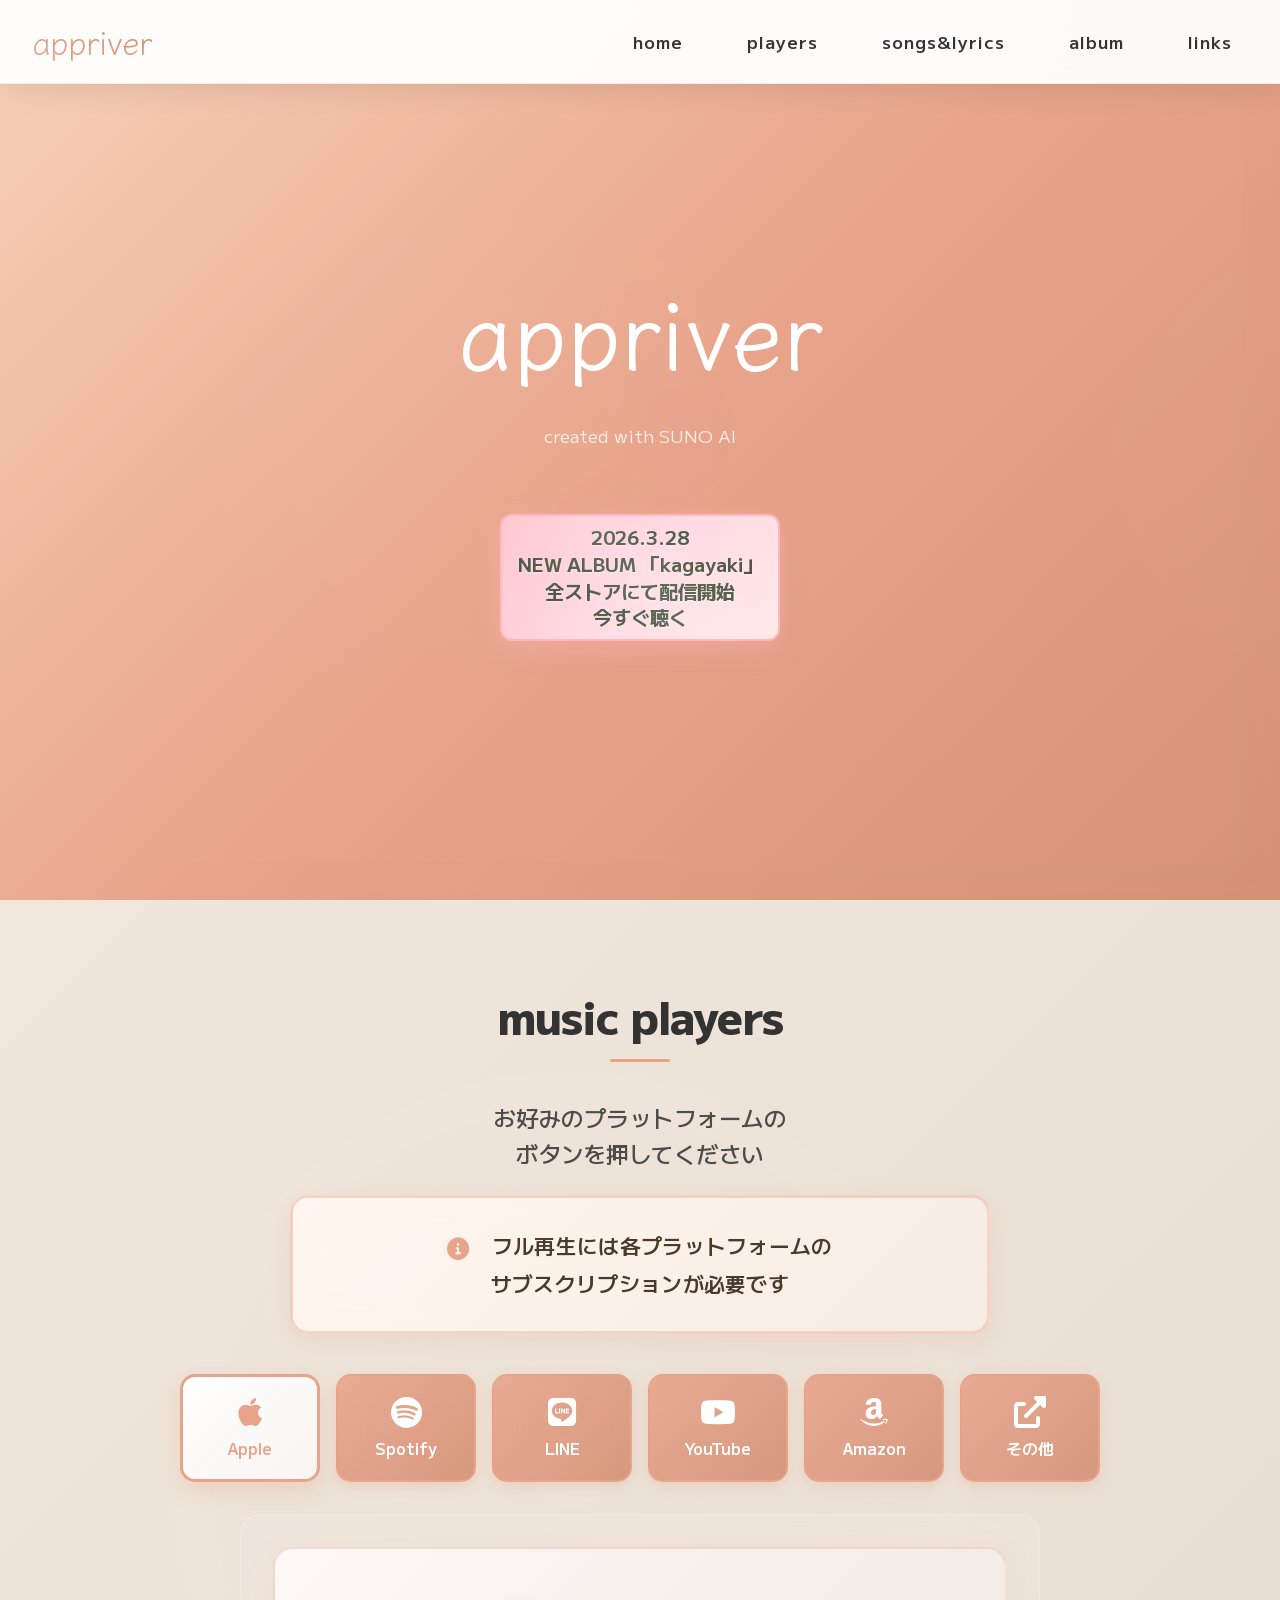
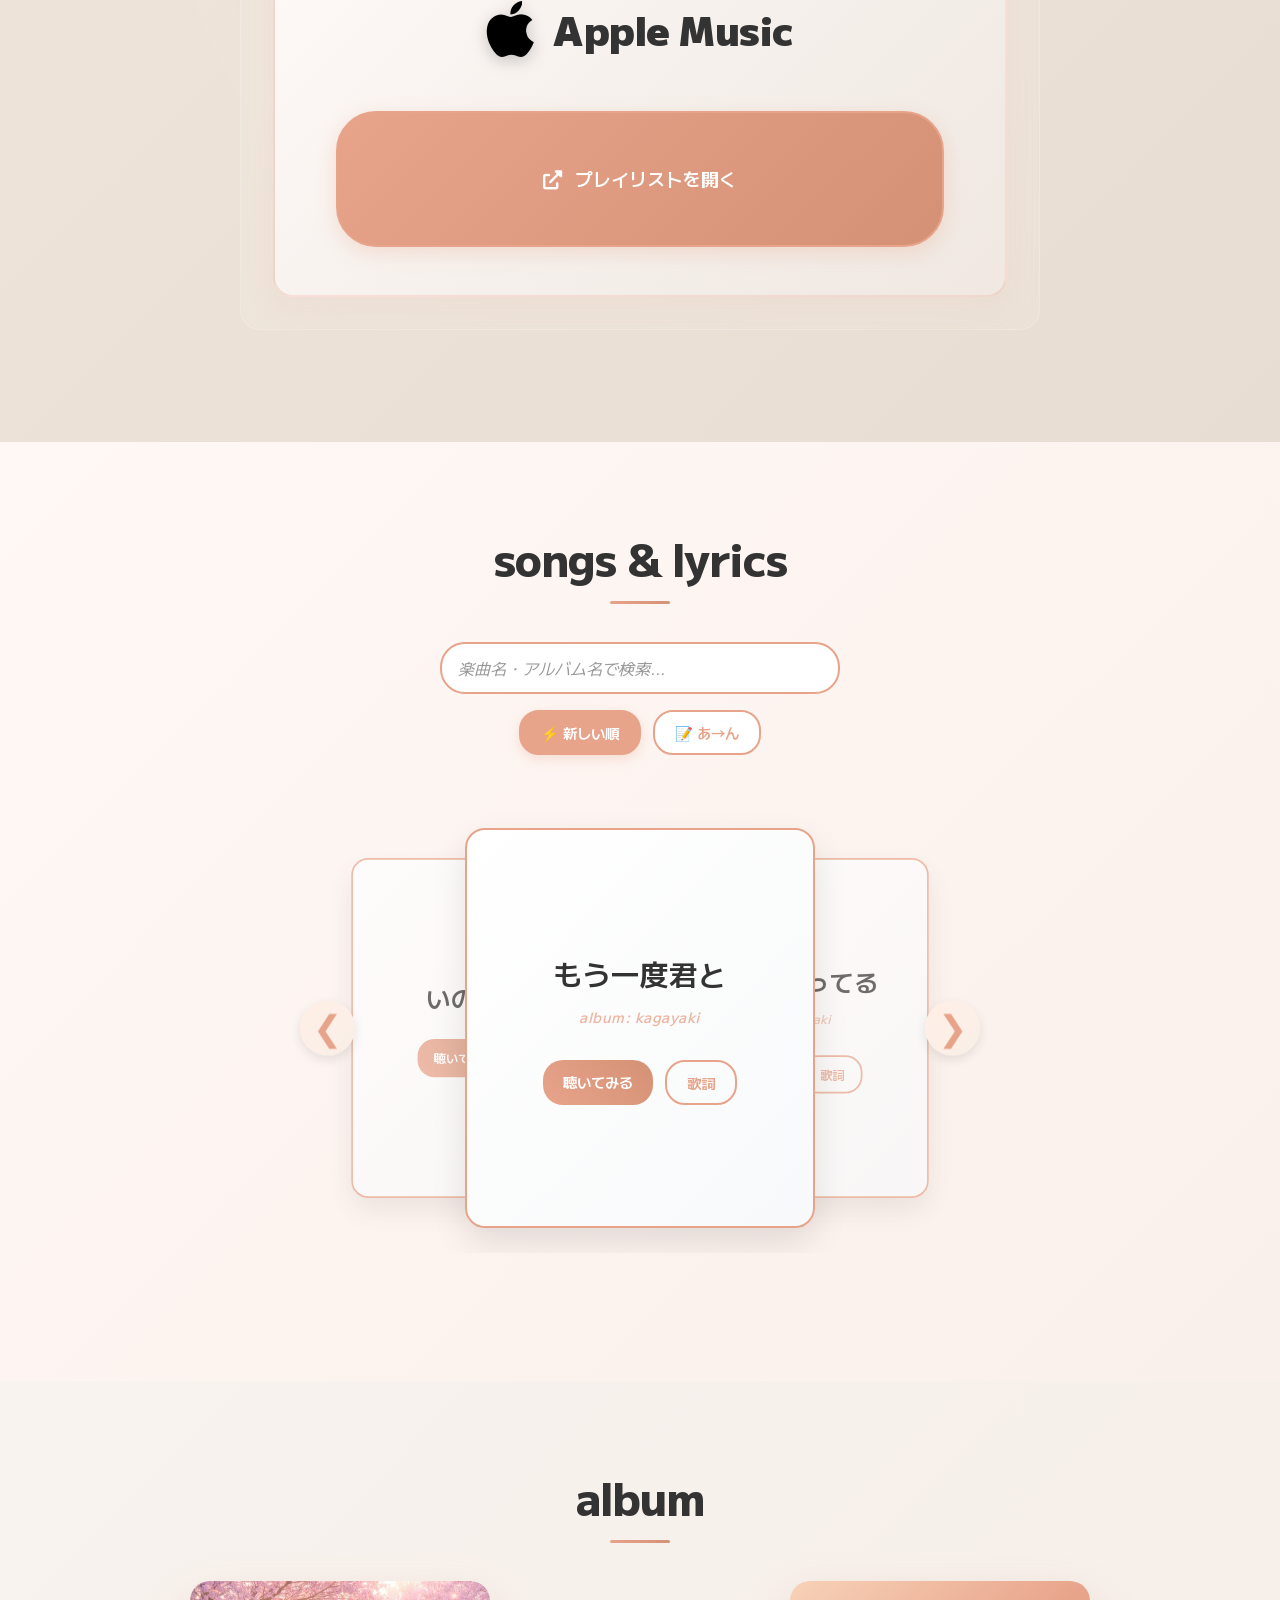
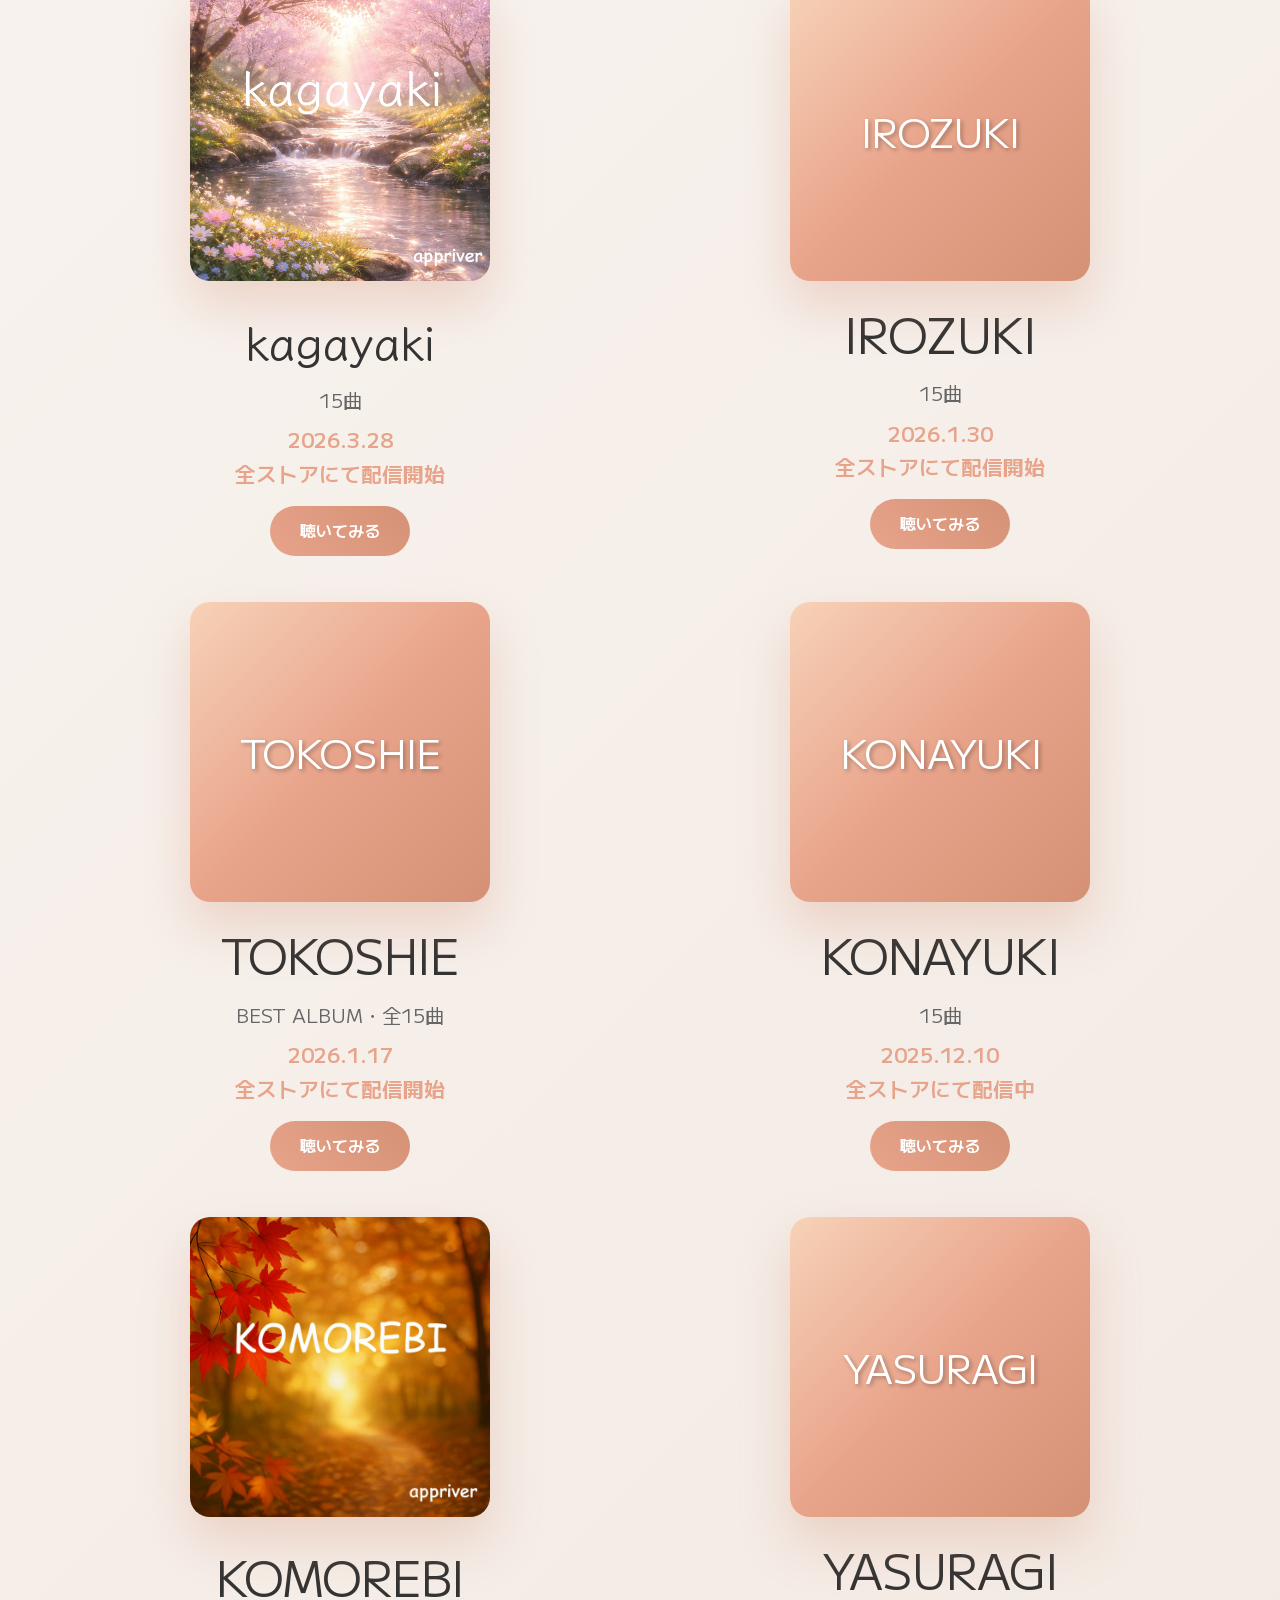
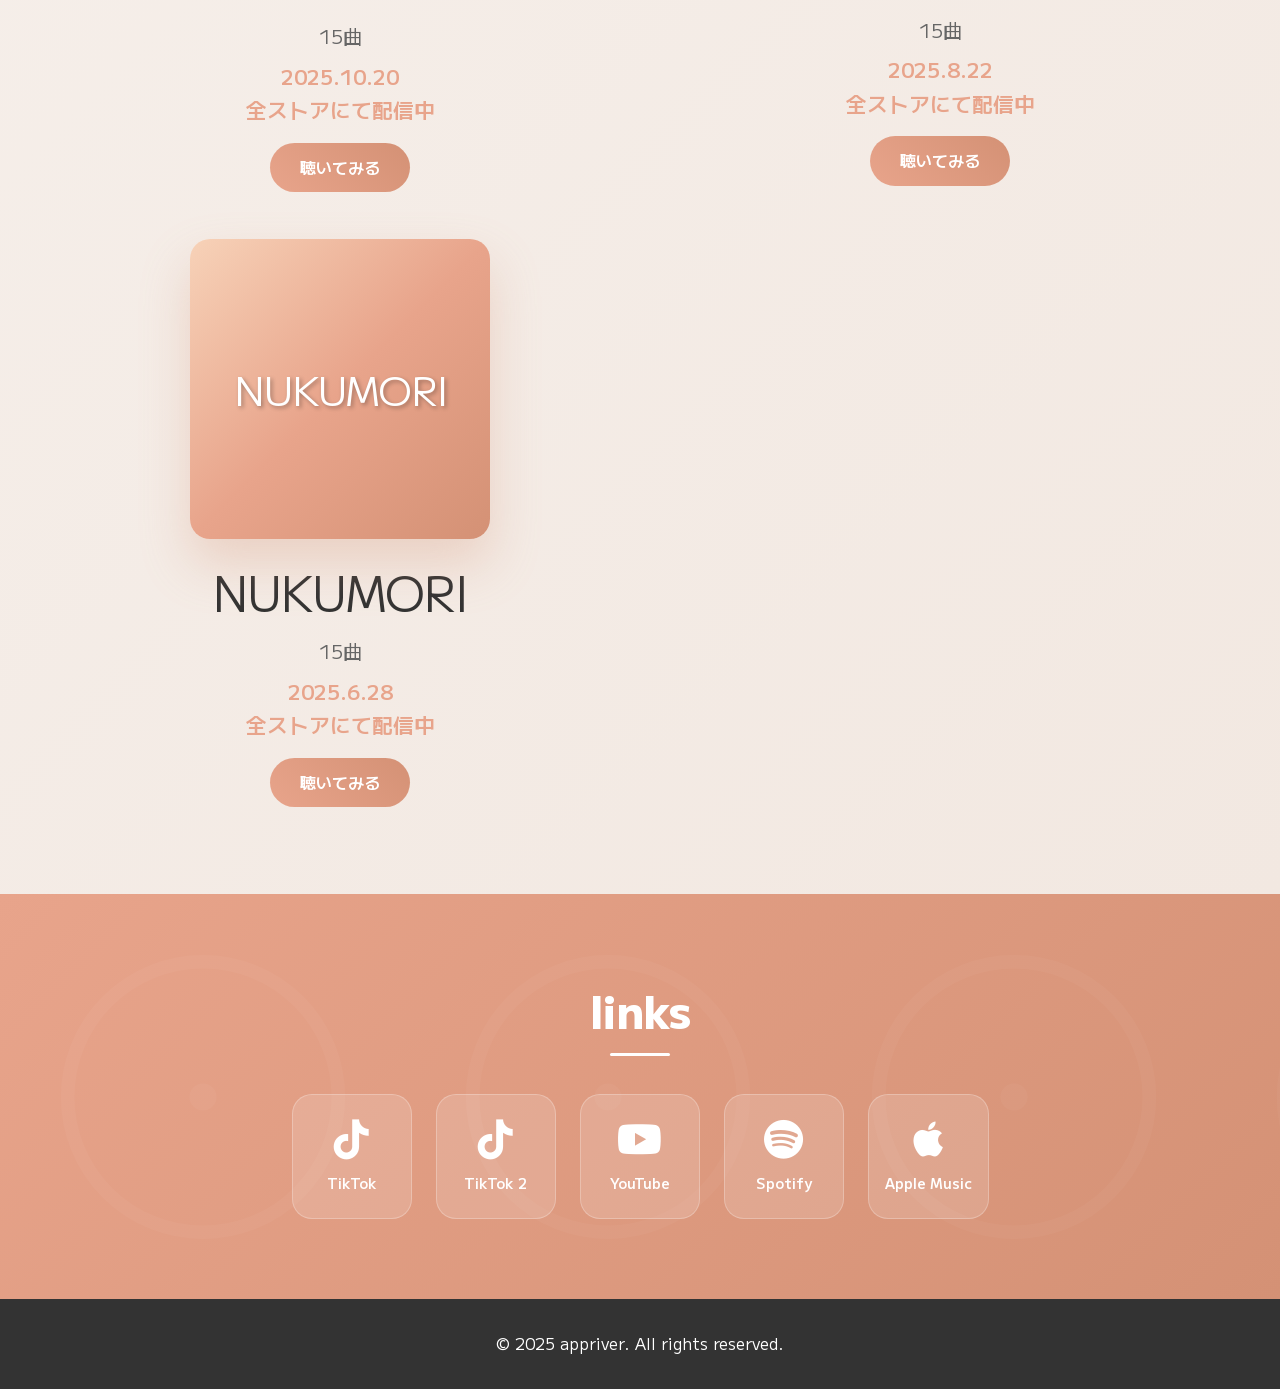
==== commit d3b2146d: "feat: add kagayaki album and songs" ====
--- a/index.html
+++ b/index.html
@@ -112,10 +112,10 @@
                 <h1 class="artist-name">appriver</h1>
                 <p class="description">created with SUNO AI</p>
 
-                <!-- IROZUKI Release CTA: アルバムセクションへ遷移 -->
-                <a href="#album" class="hero-release-button new-release" aria-label="IROZUKIアルバムを聴く">
-                    2026.1.30<br>
-                    NEW ALBUM 「IROZUKI」<br>
+                <!-- kagayaki Release CTA: music-playersセクションへ遷移 -->
+                <a href="#music-players" class="hero-release-button new-release" aria-label="kagayakiアルバムを聴く">
+                    2026.3.28<br>
+                    NEW ALBUM 「kagayaki」<br>
                     全ストアにて配信開始<br>
                     今すぐ聴く
                 </a>
@@ -339,7 +339,25 @@
             <div class="container">
                 <h2>ALBUM</h2>
                 <div class="albums-container">
-                    <!-- New Album: IROZUKI -->
+                    <!-- New Album: kagayaki -->
+                    <div class="album-info">
+                        <div class="album-artwork">
+                            <div class="album-artwork-container">
+                                <img src="kagayaki.png" alt="kagayaki アルバムアート" class="album-artwork-image"
+                                    onerror="this.style.display='none'; this.nextElementSibling.style.display='flex'">
+                                <div class="placeholder-artwork" style="text-transform: none; font-family: 'Klee One', 'Chalkboard', cursive; font-weight: bold;">kagayaki</div>
+                            </div>
+                        </div>
+                        <div class="album-details">
+                            <h3 style="text-transform: none; font-family: 'Klee One', 'Chalkboard', cursive; font-weight: bold;">kagayaki</h3>
+                            <p class="track-count">15曲</p>
+                            <p class="release-date">2026.3.28<br>全ストアにて配信開始</p>
+                            <a href="https://linkco.re/t2C4302g" class="stream-link" target="_blank"
+                                rel="nofollow noopener">聴いてみる</a>
+                        </div>
+                    </div>
+
+                    <!-- 5th Album: IROZUKI -->
                     <div class="album-info">
                         <div class="album-artwork">
                             <div class="album-artwork-container">
--- a/style.css
+++ b/style.css
@@ -29,6 +29,7 @@
     transform: translateY(-100%);
     opacity: 0;
   }
+
   100% {
     transform: translateY(0);
     opacity: 1;
@@ -40,6 +41,7 @@
     transform: translateX(-100%);
     opacity: 0;
   }
+
   100% {
     transform: translateX(0);
     opacity: 1;
@@ -51,6 +53,7 @@
     transform: translateX(100%);
     opacity: 0;
   }
+
   100% {
     transform: translateX(0);
     opacity: 1;
@@ -62,6 +65,7 @@
   100% {
     transform: scale(1);
   }
+
   50% {
     transform: scale(1.05);
   }
@@ -72,6 +76,7 @@
   100% {
     box-shadow: 0 0 5px rgba(232, 164, 139, 0.5);
   }
+
   50% {
     box-shadow:
       0 0 20px rgba(232, 164, 139, 0.8),
@@ -142,6 +147,7 @@
     from {
       transform: rotate(0deg);
     }
+
     to {
       transform: rotate(360deg);
     }
@@ -215,12 +221,15 @@
 .nav-links li:nth-child(1) {
   animation-delay: 0.2s;
 }
+
 .nav-links li:nth-child(2) {
   animation-delay: 0.4s;
 }
+
 .nav-links li:nth-child(3) {
   animation-delay: 0.6s;
 }
+
 .nav-links li:nth-child(4) {
   animation-delay: 0.8s;
 }
@@ -306,6 +315,7 @@
   100% {
     transform: translateY(0px);
   }
+
   50% {
     transform: translateY(-20px);
   }
@@ -323,6 +333,7 @@
     opacity: 0;
     transform: translateY(50px);
   }
+
   to {
     opacity: 1;
     transform: translateY(0);
@@ -344,6 +355,7 @@
   0% {
     background-position: 200% 200%;
   }
+
   100% {
     background-position: -200% -200%;
   }
@@ -376,6 +388,7 @@
   margin: 0 auto;
 }
 
+/* YASURAGIボタン化スタイル */
 /* YASURAGIボタン化スタイル */
 .hero-release-button {
   /* 基本スタイル（hero-release-infoを継承） */
@@ -384,35 +397,69 @@
   text-align: center;
   line-height: 1.4;
   text-decoration: none;
-  color: inherit;
+  color: #2a1f14;
+  text-shadow: 0 1px 2px rgba(255, 255, 255, 0.4);
 
   /* ボタン特有のスタイル */
   display: inline-block;
-  background: linear-gradient(135deg, rgba(232, 164, 139, 0.9), rgba(255, 183, 149, 0.8));
-  color: #2c1810;
+  background: linear-gradient(135deg, #ff9a7b, #ffc8a2, #ffd4c5);
+  background-size: 200% 200%;
   padding: 15px 25px;
   border-radius: 15px;
   font-weight: 600;
-  box-shadow: 0 4px 15px rgba(232, 164, 139, 0.3);
+  box-shadow: 0 8px 24px rgba(255, 122, 92, 0.35);
   transition: all 0.3s ease;
   cursor: pointer;
-  border: 2px solid rgba(232, 164, 139, 0.5);
+  border: 2px solid rgba(255, 145, 110, 0.95);
   backdrop-filter: blur(10px);
+  animation: irozukiGlow 4s ease-in-out infinite;
+  background-color: #ffe6d9;
 }
 
 .hero-release-button:hover,
 .hero-release-button:focus {
   transform: translateY(-2px);
-  box-shadow: 0 6px 20px rgba(232, 164, 139, 0.4);
-  background: linear-gradient(135deg, rgba(232, 164, 139, 1), rgba(255, 183, 149, 0.9));
-  border-color: rgba(232, 164, 139, 0.8);
+  box-shadow: 0 14px 36px rgba(255, 122, 92, 0.45);
+  background: linear-gradient(135deg, #ffad91, #ffd2b3, #ffe0d4);
+  background-size: 200% 200%;
+  border-color: rgba(255, 160, 130, 1);
   text-decoration: none;
-  color: #2c1810;
+  color: #2a1f14;
 }
 
 .hero-release-button:active {
   transform: translateY(0);
-  box-shadow: 0 2px 10px rgba(232, 164, 139, 0.3);
+  box-shadow: 0 3px 12px rgba(162, 85, 47, 0.35);
+}
+
+@keyframes irozukiGlow {
+  0% {
+    background-position: 0% 50%;
+  }
+
+  50% {
+    background-position: 100% 50%;
+  }
+
+  100% {
+    background-position: 0% 50%;
+  }
+}
+
+/* CTA 背景色の強制上書き（kagayakiカラー：淡いピンク） */
+.hero .hero-release-button {
+  background: linear-gradient(135deg, #ffb6c1, #ffd1dc, #ffe4e1) !important;
+  background-color: #fff0f5 !important;
+  border-color: rgba(255, 182, 193, 0.95) !important;
+  box-shadow: 0 8px 24px rgba(255, 182, 193, 0.35) !important;
+}
+
+.hero .hero-release-button:hover,
+.hero .hero-release-button:focus {
+  background: linear-gradient(135deg, #ffc0cb, #ffe4e1, #fff0f5) !important;
+  background-color: #fffafa !important;
+  border-color: rgba(255, 192, 203, 1) !important;
+  box-shadow: 0 12px 28px rgba(255, 182, 193, 0.45) !important;
 }
 
 /* Karaoke Coupon Button */
@@ -425,35 +472,36 @@
   color: inherit;
   display: inline-block;
 
-  background: linear-gradient(135deg, rgba(255, 193, 7, 0.9), rgba(255, 235, 59, 0.8));
-  border: 2px solid rgba(255, 193, 7, 0.6);
+  background: linear-gradient(135deg, #ff7a2f, #ff9b4a, #ffd3a3);
+  border: 2px solid rgba(255, 146, 74, 0.8);
   border-radius: 12px;
   padding: 10px 18px;
   font-weight: 600;
   color: #2c1810;
-  box-shadow: 0 4px 15px rgba(255, 193, 7, 0.3);
+  box-shadow: 0 4px 15px rgba(255, 146, 74, 0.35);
   transition: all 0.3s ease;
   position: absolute;
   top: 78%;
   left: 50%;
   transform: translateX(-50%);
   z-index: 2;
-  display: inline-block; /* ボタン表示開始 */
+  display: inline-block;
+  /* ボタン表示開始 */
 }
 
 .hero-karaoke-coupon-button:hover,
 .hero-karaoke-coupon-button:focus {
   transform: translate(-50%, -2px);
-  box-shadow: 0 6px 20px rgba(255, 193, 7, 0.4);
-  background: linear-gradient(135deg, rgba(255, 193, 7, 1), rgba(255, 235, 59, 0.9));
-  border-color: rgba(255, 193, 7, 0.8);
+  box-shadow: 0 6px 20px rgba(255, 146, 74, 0.45);
+  background: linear-gradient(135deg, #ff8b3f, #ffad63, #ffe1b8);
+  border-color: rgba(255, 146, 74, 0.95);
   text-decoration: none;
   color: #2c1810;
 }
 
 .hero-karaoke-coupon-button:active {
   transform: translate(-50%, 0);
-  box-shadow: 0 2px 10px rgba(255, 193, 7, 0.3);
+  box-shadow: 0 2px 10px rgba(255, 146, 74, 0.35);
 }
 
 /* Sections */
@@ -522,9 +570,11 @@
   0% {
     left: -100%;
   }
+
   50% {
     left: 100%;
   }
+
   100% {
     left: -100%;
   }
@@ -576,24 +626,25 @@
 /* 小型PC対応（1024px-1399px）- SOW準拠 */
 @media (min-width: 1024px) and (max-width: 1399px) {
   .albums-container {
-    flex-direction: row;
-    justify-content: center;
-    gap: 3rem;
-    flex-wrap: wrap;
+    display: grid;
+    grid-template-columns: repeat(2, minmax(260px, 1fr));
+    gap: 2.5rem;
+    justify-items: center;
+    align-items: start;
   }
 
   .album-info {
     display: grid;
-    grid-template-columns: 220px 1fr;
-    gap: 2.5rem;
-    max-width: 480px;
-    flex: 0 1 480px;
-    text-align: left;
+    grid-template-columns: 1fr;
+    gap: 1.5rem;
+    max-width: 320px;
+    width: 100%;
+    text-align: center;
   }
 
   .album-artwork-image {
-    width: 200px;
-    height: 200px;
+    width: 220px;
+    height: 220px;
     transition:
       transform 0.3s ease,
       box-shadow 0.3s ease,
@@ -602,8 +653,8 @@
   }
 
   .placeholder-artwork {
-    width: 200px;
-    height: 200px;
+    width: 220px;
+    height: 220px;
     transition:
       width 0.3s ease,
       height 0.3s ease;
@@ -613,25 +664,27 @@
 /* 大型PC対応（1400px以上）- SOW準拠 */
 @media (min-width: 1400px) {
   .albums-container {
-    flex-direction: row;
-    justify-content: center;
-    gap: 4rem;
-    max-width: 1200px;
+    display: grid;
+    grid-template-columns: repeat(4, minmax(200px, 1fr));
+    gap: 3rem;
+    max-width: 1320px;
     margin: 0 auto;
+    justify-items: center;
+    align-items: start;
   }
 
   .album-info {
     display: grid;
-    grid-template-columns: 260px 1fr;
-    gap: 3rem;
-    max-width: 550px;
-    flex: 0 1 550px;
-    text-align: left;
+    grid-template-columns: 1fr;
+    gap: 1.1rem;
+    max-width: 240px;
+    width: 100%;
+    text-align: center;
   }
 
   .album-artwork-image {
-    width: 240px;
-    height: 240px;
+    width: 180px;
+    height: 180px;
     transition:
       transform 0.3s ease,
       box-shadow 0.3s ease,
@@ -640,11 +693,29 @@
   }
 
   .placeholder-artwork {
-    width: 240px;
-    height: 240px;
+    width: 180px;
+    height: 180px;
     transition:
       width 0.3s ease,
       height 0.3s ease;
+  }
+
+  .album-details h3 {
+    font-size: clamp(1.4rem, 2vw, 2rem);
+    margin-bottom: 0.6rem;
+  }
+
+  .track-count {
+    font-size: 0.98rem;
+  }
+
+  .release-date {
+    font-size: 1.08rem;
+  }
+
+  .stream-link {
+    padding: 10px 20px;
+    font-size: 0.95rem;
   }
 }
 
@@ -686,8 +757,6 @@
   transform: scale(1.1);
   box-shadow: 0 35px 70px rgba(212, 145, 117, 0.4);
 }
-
-/* KOMOREBI 強調アニメーションは無効化（他アルバムと同様の静的表示に統一） */
 
 .placeholder-artwork {
   width: 300px;
@@ -745,17 +814,17 @@
 }
 
 .new-release {
-  background: linear-gradient(45deg, #ff6b6b, #ffa500, #ff6b6b);
+  background: linear-gradient(45deg, #7fb863, #f4d98a, #7fb863);
   background-size: 200% 200%;
-  color: white;
+  color: #1f2a14;
   padding: 8px 16px;
   border-radius: 12px;
   font-weight: bold;
-  text-shadow: 1px 1px 3px rgba(0, 0, 0, 0.3);
+  text-shadow: 0 1px 2px rgba(255, 255, 255, 0.45);
   animation:
     newReleaseGlow 3s ease-in-out infinite,
     gradientShift 4s ease-in-out infinite;
-  box-shadow: 0 4px 15px rgba(255, 107, 107, 0.4);
+  box-shadow: 0 4px 15px rgba(88, 126, 57, 0.35);
   position: relative;
   overflow: hidden;
 }
@@ -775,14 +844,15 @@
   0%,
   100% {
     box-shadow:
-      0 4px 15px rgba(255, 107, 107, 0.4),
-      0 0 20px rgba(255, 107, 107, 0.2);
+      0 4px 15px rgba(88, 126, 57, 0.35),
+      0 0 20px rgba(88, 126, 57, 0.2);
     transform: scale(1);
   }
+
   50% {
     box-shadow:
-      0 6px 25px rgba(255, 107, 107, 0.6),
-      0 0 30px rgba(255, 107, 107, 0.4);
+      0 6px 25px rgba(88, 126, 57, 0.5),
+      0 0 30px rgba(88, 126, 57, 0.35);
     transform: scale(1.02);
   }
 }
@@ -792,6 +862,7 @@
   100% {
     background-position: 0% 50%;
   }
+
   50% {
     background-position: 100% 50%;
   }
@@ -801,6 +872,7 @@
   0% {
     transform: translateX(-100%) translateY(-100%) rotate(45deg);
   }
+
   100% {
     transform: translateX(100%) translateY(100%) rotate(45deg);
   }
@@ -875,6 +947,7 @@
   0% {
     transform: translate(-50%, -50%) rotate(0deg);
   }
+
   100% {
     transform: translate(-50%, -50%) rotate(360deg);
   }
@@ -1222,15 +1295,19 @@
 .social-link:nth-child(1) {
   animation-delay: 0.1s;
 }
+
 .social-link:nth-child(2) {
   animation-delay: 0.2s;
 }
+
 .social-link:nth-child(3) {
   animation-delay: 0.3s;
 }
+
 .social-link:nth-child(4) {
   animation-delay: 0.4s;
 }
+
 .social-link:nth-child(5) {
   animation-delay: 0.5s;
 }
@@ -1791,7 +1868,8 @@
   flex-shrink: 0;
 }
 
-.apple-music-full-playlist-btn {
+.apple-music-full-playlist-btn,
+.apple-music-embed-btn {
   display: inline-flex;
   align-items: center;
   justify-content: center;
@@ -1813,7 +1891,75 @@
   min-height: calc(60px * 2 + 1rem);
 }
 
-.apple-music-full-playlist-btn::before {
+/* Amazon Music Direct Layout Styles */
+.amazon-direct-container {
+  background: linear-gradient(135deg, #fff9f7 0%, #f5f0ec 50%, #f0e8e1 100%);
+  border-radius: 20px;
+  padding: 3rem 2rem;
+  border: 2px solid rgba(232, 164, 139, 0.3);
+  box-shadow: 0 8px 30px rgba(232, 164, 139, 0.1);
+  min-height: 350px;
+  display: flex;
+  flex-direction: column;
+  align-items: center;
+  justify-content: space-between;
+  text-align: center;
+  gap: 1.5rem;
+}
+
+.amazon-header {
+  flex-shrink: 0;
+}
+
+.amazon-logo {
+  display: flex;
+  align-items: center;
+  justify-content: center;
+  gap: 1.2rem;
+}
+
+.amazon-logo i {
+  font-size: 4rem;
+  color: #ff9900;
+  /* Amazon brand accent */
+  animation: pulse 2s ease-in-out infinite alternate;
+  filter: drop-shadow(0 4px 8px rgba(255, 153, 0, 0.3));
+}
+
+.amazon-logo span {
+  font-size: 2.5rem;
+  font-weight: 900;
+  color: #333;
+  letter-spacing: -0.5px;
+}
+
+.amazon-artist-link {
+  flex-shrink: 0;
+}
+
+.amazon-artist-btn {
+  display: inline-flex;
+  align-items: center;
+  justify-content: center;
+  gap: 0.8rem;
+  background: linear-gradient(135deg, #e8a48b 0%, #d49175 100%);
+  color: white;
+  padding: 1.5rem 1rem;
+  border-radius: 40px;
+  text-decoration: none;
+  font-weight: 600;
+  font-size: 1.1rem;
+  transition: all 0.3s ease;
+  border: 2px solid #e8a48b;
+  box-shadow: 0 6px 20px rgba(232, 164, 139, 0.3);
+  position: relative;
+  overflow: hidden;
+  width: calc(140px * 4 + 1rem * 3);
+  max-width: 100%;
+  min-height: calc(60px * 2 + 1rem);
+}
+
+.amazon-artist-btn::before {
   content: '';
   position: absolute;
   top: 0;
@@ -1824,17 +1970,46 @@
   transition: left 0.6s ease;
 }
 
-.apple-music-full-playlist-btn:hover::before {
+.amazon-artist-btn:hover::before {
   left: 100%;
 }
 
-.apple-music-full-playlist-btn:hover {
+.amazon-artist-btn:hover {
   background: linear-gradient(135deg, #d49175 0%, #c17d61 100%);
   transform: translateY(-5px) scale(1.08);
   box-shadow: 0 15px 40px rgba(232, 164, 139, 0.6);
 }
 
-.apple-music-full-playlist-btn i {
+.amazon-artist-btn i {
+  font-size: 1.2rem;
+}
+
+.apple-music-full-playlist-btn::before,
+.apple-music-embed-btn::before {
+  content: '';
+  position: absolute;
+  top: 0;
+  left: -100%;
+  width: 100%;
+  height: 100%;
+  background: linear-gradient(90deg, transparent, rgba(255, 255, 255, 0.2), transparent);
+  transition: left 0.6s ease;
+}
+
+.apple-music-full-playlist-btn:hover::before,
+.apple-music-embed-btn:hover::before {
+  left: 100%;
+}
+
+.apple-music-full-playlist-btn:hover,
+.apple-music-embed-btn:hover {
+  background: linear-gradient(135deg, #d49175 0%, #c17d61 100%);
+  transform: translateY(-5px) scale(1.08);
+  box-shadow: 0 15px 40px rgba(232, 164, 139, 0.6);
+}
+
+.apple-music-full-playlist-btn i,
+.apple-music-embed-btn i {
   font-size: 1.2rem;
 }
 
@@ -2022,6 +2197,99 @@
   font-size: 1.2rem;
 }
 
+/* LINE Music Direct Layout Styles */
+.line-direct-container {
+  background: linear-gradient(135deg, #fff9f7 0%, #f5f0ec 50%, #f0e8e1 100%);
+  border-radius: 20px;
+  padding: 3rem 2rem;
+  border: 2px solid rgba(232, 164, 139, 0.3);
+  box-shadow: 0 8px 30px rgba(232, 164, 139, 0.1);
+  min-height: 350px;
+  display: flex;
+  flex-direction: column;
+  align-items: center;
+  justify-content: space-between;
+  text-align: center;
+  gap: 1.5rem;
+}
+
+.line-header {
+  flex-shrink: 0;
+}
+
+.line-logo {
+  display: flex;
+  align-items: center;
+  justify-content: center;
+  gap: 1.2rem;
+}
+
+.line-logo i {
+  font-size: 4rem;
+  color: #06c755;
+  /* LINE brand color */
+  animation: pulse 2s ease-in-out infinite alternate;
+  filter: drop-shadow(0 4px 8px rgba(6, 199, 85, 0.3));
+}
+
+.line-logo span {
+  font-size: 2.5rem;
+  font-weight: 900;
+  color: #333;
+  letter-spacing: -0.5px;
+}
+
+.line-playlist-link {
+  flex-shrink: 0;
+}
+
+.line-full-playlist-btn {
+  display: inline-flex;
+  align-items: center;
+  justify-content: center;
+  gap: 0.8rem;
+  background: linear-gradient(135deg, #e8a48b 0%, #d49175 100%);
+  color: white;
+  padding: 1.5rem 1rem;
+  border-radius: 40px;
+  text-decoration: none;
+  font-weight: 600;
+  font-size: 1.1rem;
+  transition: all 0.3s ease;
+  border: 2px solid #e8a48b;
+  box-shadow: 0 6px 20px rgba(232, 164, 139, 0.3);
+  position: relative;
+  overflow: hidden;
+  width: calc(140px * 4 + 1rem * 3);
+  max-width: 100%;
+  min-height: calc(60px * 2 + 1rem);
+}
+
+.line-full-playlist-btn::before {
+  content: '';
+  position: absolute;
+  top: 0;
+  left: -100%;
+  width: 100%;
+  height: 100%;
+  background: linear-gradient(90deg, transparent, rgba(255, 255, 255, 0.2), transparent);
+  transition: left 0.6s ease;
+}
+
+.line-full-playlist-btn:hover::before {
+  left: 100%;
+}
+
+.line-full-playlist-btn:hover {
+  background: linear-gradient(135deg, #d49175 0%, #c17d61 100%);
+  transform: translateY(-5px) scale(1.08);
+  box-shadow: 0 15px 40px rgba(232, 164, 139, 0.6);
+}
+
+.line-full-playlist-btn i {
+  font-size: 1.2rem;
+}
+
 /* Footer */
 footer {
   background: #333;
@@ -2237,7 +2505,8 @@
     margin-top: 1.5rem;
     padding: 12px 20px;
     border-radius: 12px;
-    touch-action: manipulation; /* モバイルでのタップ最適化 */
+    touch-action: manipulation;
+    /* モバイルでのタップ最適化 */
   }
 
   .hero-karaoke-coupon-button {
@@ -2245,8 +2514,10 @@
     margin-top: 1rem;
     padding: 8px 15px;
     border-radius: 10px;
-    touch-action: manipulation; /* モバイルでのタップ最適化 */
-    top: 80%; /* モバイルでの位置調整 */
+    touch-action: manipulation;
+    /* モバイルでのタップ最適化 */
+    top: 80%;
+    /* モバイルでの位置調整 */
   }
 
   .placeholder-artwork {
@@ -2365,24 +2636,25 @@
     font-size: 0.7rem;
   }
 
-  /* Platform Selector Mobile - 2x2 Grid */
+  /* Platform Selector Mobile - 3x2 Grid (6 buttons) */
   .platform-selector {
     display: grid;
-    grid-template-columns: 1fr 1fr;
-    gap: 0.8rem;
-    max-width: 300px;
-    margin: 0 auto 2rem auto;
+    grid-template-columns: repeat(3, 1fr);
+    gap: 0.6rem;
+    max-width: 340px;
+    margin: 0 auto 1.2rem auto;
   }
 
   .platform-btn {
-    padding: 0.8rem 0.6rem;
+    padding: 0.55rem 0.35rem;
     min-width: auto;
-    font-size: 0.85rem;
+    font-size: 0.78rem;
+    white-space: nowrap;
   }
 
   .platform-btn i {
-    font-size: 1.4rem;
-    margin-bottom: 0.3rem;
+    font-size: 1.15rem;
+    margin-bottom: 0.2rem;
   }
 
   /* Song Slider Extra Small Mobile */
@@ -2548,7 +2820,8 @@
     justify-content: center;
   }
 
-  .apple-music-full-playlist-btn {
+  .apple-music-full-playlist-btn,
+  .apple-music-embed-btn {
     padding: 0.8rem 1rem;
     font-size: 1.2rem;
     font-weight: 900;
@@ -2564,16 +2837,19 @@
     min-height: 60px;
   }
 
-  .apple-music-full-playlist-btn i {
+  .apple-music-full-playlist-btn i,
+  .apple-music-embed-btn i {
     font-size: 1.3rem;
   }
 
-  .apple-music-full-playlist-btn:active {
+  .apple-music-full-playlist-btn:active,
+  .apple-music-embed-btn:active {
     transform: translateY(-1px) scale(0.98);
     box-shadow: 0 4px 15px rgba(232, 164, 139, 0.3);
   }
 
-  .apple-music-full-playlist-btn:hover {
+  .apple-music-full-playlist-btn:hover,
+  .apple-music-embed-btn:hover {
     transform: translateY(-3px) scale(1.05);
     box-shadow: 0 10px 25px rgba(232, 164, 139, 0.5);
   }
@@ -2629,6 +2905,62 @@
     font-size: 1.3rem;
   }
 
+  /* Amazon Mobile Optimizations - コンパクト */
+  .amazon-direct-container {
+    padding: 1rem;
+    min-height: auto;
+    gap: 0.8rem;
+    justify-content: center;
+  }
+
+  .amazon-header {
+    height: 60px;
+    display: flex;
+    align-items: center;
+    justify-content: center;
+  }
+
+  .amazon-logo i {
+    font-size: 2.2rem;
+  }
+
+  .amazon-logo span {
+    font-size: 1.4rem;
+    font-weight: 600;
+  }
+
+  .amazon-artist-link {
+    height: 60px;
+    display: flex;
+    align-items: center;
+    justify-content: center;
+  }
+
+  .amazon-artist-btn {
+    padding: 0.8rem 1rem;
+    font-size: 1.2rem;
+    font-weight: 900;
+    width: calc(75px * 4 + 0.5rem * 3);
+    max-width: 90%;
+    border-radius: 30px;
+    gap: 0.8rem;
+    border-width: 2px;
+    box-shadow: 0 4px 15px rgba(232, 164, 139, 0.2);
+    touch-action: manipulation;
+    -webkit-tap-highlight-color: transparent;
+    height: 60px;
+    min-height: 60px;
+  }
+
+  .amazon-artist-btn i {
+    font-size: 1.3rem;
+  }
+
+  .amazon-artist-btn:active {
+    transform: translateY(-1px) scale(0.98);
+    box-shadow: 0 4px 15px rgba(232, 164, 139, 0.3);
+  }
+
   .others-full-playlist-btn:active {
     transform: translateY(-1px) scale(0.98);
     box-shadow: 0 4px 15px rgba(232, 164, 139, 0.3);
@@ -2679,6 +3011,62 @@
     -webkit-tap-highlight-color: transparent;
     height: 60px;
     min-height: 60px;
+  }
+
+  /* LINE Music Mobile Optimizations - コンパクト */
+  .line-direct-container {
+    padding: 1rem;
+    min-height: auto;
+    gap: 0.8rem;
+    justify-content: center;
+  }
+
+  .line-header {
+    height: 60px;
+    display: flex;
+    align-items: center;
+    justify-content: center;
+  }
+
+  .line-logo i {
+    font-size: 2.2rem;
+  }
+
+  .line-logo span {
+    font-size: 1.4rem;
+    font-weight: 600;
+  }
+
+  .line-playlist-link {
+    height: 60px;
+    display: flex;
+    align-items: center;
+    justify-content: center;
+  }
+
+  .line-full-playlist-btn {
+    padding: 0.8rem 1rem;
+    font-size: 1.2rem;
+    font-weight: 900;
+    width: calc(75px * 4 + 0.5rem * 3);
+    max-width: 90%;
+    border-radius: 30px;
+    gap: 0.8rem;
+    border-width: 2px;
+    box-shadow: 0 4px 15px rgba(232, 164, 139, 0.2);
+    touch-action: manipulation;
+    -webkit-tap-highlight-color: transparent;
+    height: 60px;
+    min-height: 60px;
+  }
+
+  .line-full-playlist-btn i {
+    font-size: 1.3rem;
+  }
+
+  .line-full-playlist-btn:active {
+    transform: translateY(-1px) scale(0.98);
+    box-shadow: 0 4px 15px rgba(232, 164, 139, 0.3);
   }
 
   .youtube-full-playlist-btn i {
@@ -2831,6 +3219,7 @@
       opacity: 0;
       transform: translateX(-50%) translateY(10px);
     }
+
     100% {
       opacity: 0.9;
       transform: translateX(-50%) translateY(0);
@@ -2842,6 +3231,7 @@
     100% {
       opacity: 0.9;
     }
+
     50% {
       opacity: 0.4;
     }
@@ -2887,6 +3277,7 @@
       opacity: 0;
       transform: translateX(-50%) translateY(10px);
     }
+
     100% {
       opacity: 0.9;
       transform: translateX(-50%) translateY(0);
@@ -2927,6 +3318,7 @@
       opacity: 0;
       transform: translateX(-50%) translateY(10px);
     }
+
     100% {
       opacity: 0.9;
       transform: translateX(-50%) translateY(0);
@@ -2954,304 +3346,71 @@
   display: none !important;
 }
 
-/* LINE Music Direct Layout Styles */
-.line-direct-container {
-  background: linear-gradient(135deg, #fff9f7 0%, #f5f0ec 50%, #f0e8e1 100%);
-  border-radius: 20px;
-  padding: 3rem 2rem;
-  border: 2px solid rgba(6, 199, 85, 0.25);
-  box-shadow: 0 8px 30px rgba(6, 199, 85, 0.12);
-  min-height: 350px;
+/* Select Modal (Apple) */
+.select-modal {
+  position: fixed;
+  inset: 0;
+  display: none;
+  align-items: center;
+  justify-content: center;
+  z-index: 2000;
+}
+
+.select-modal.open {
   display: flex;
-  flex-direction: column;
+}
+
+.select-modal-backdrop {
+  position: absolute;
+  inset: 0;
+  background: rgba(0, 0, 0, 0.35);
+}
+
+.select-modal-card {
+  position: relative;
+  width: min(560px, 92vw);
+  background: #fff;
+  border-radius: 14px;
+  padding: 1rem 1rem 1.2rem;
+  box-shadow: 0 10px 40px rgba(0, 0, 0, 0.15);
+  border: 1px solid rgba(0, 0, 0, 0.05);
+}
+
+.select-modal-header {
+  display: flex;
   align-items: center;
   justify-content: space-between;
-  text-align: center;
-  gap: 1.5rem;
-}
-
-.line-header {
-  flex-shrink: 0;
-}
-
-.line-logo {
-  display: flex;
-  align-items: center;
-  justify-content: center;
-  gap: 1.2rem;
-}
-
-.line-logo i {
-  font-size: 4rem;
-  color: #06c755;
-  animation: pulse 2s ease-in-out infinite alternate;
-  filter: drop-shadow(0 4px 8px rgba(6, 199, 85, 0.3));
-}
-
-.line-logo span {
-  font-size: 2.5rem;
-  font-weight: 900;
-  color: #333;
-  letter-spacing: -0.5px;
-}
-
-.line-playlist-link {
-  flex-shrink: 0;
-}
-
-.line-full-playlist-btn {
-  display: inline-flex;
-  align-items: center;
-  justify-content: center;
-  gap: 0.8rem;
-  background: linear-gradient(135deg, #06c755 0%, #05b54e 100%);
-  color: white;
-  padding: 1.5rem 1rem;
-  border-radius: 40px;
-  text-decoration: none;
-  font-weight: 600;
+  gap: 0.5rem;
+  margin-bottom: 0.4rem;
+}
+
+.select-modal-header h3 {
   font-size: 1.1rem;
-  transition: all 0.3s ease;
-  border: 2px solid #06c755;
-  box-shadow: 0 6px 20px rgba(6, 199, 85, 0.28);
-  position: relative;
-  overflow: hidden;
-  width: calc(140px * 4 + 1rem * 3);
-  max-width: 100%;
-  min-height: calc(60px * 2 + 1rem);
-}
-
-.line-full-playlist-btn::before {
-  content: '';
-  position: absolute;
-  top: 0;
-  left: -100%;
-  width: 100%;
-  height: 100%;
-  background: linear-gradient(90deg, transparent, rgba(255, 255, 255, 0.2), transparent);
-  transition: left 0.6s ease;
-}
-
-.line-full-playlist-btn:hover::before {
-  left: 100%;
-}
-
-.line-full-playlist-btn:hover {
-  background: linear-gradient(135deg, #05b54e 0%, #04a446 100%);
-  transform: translateY(-5px) scale(1.08);
-  box-shadow: 0 15px 40px rgba(6, 199, 85, 0.5);
-}
-
-.line-full-playlist-btn i {
+  margin: 0;
+}
+
+.select-modal-close {
+  background: transparent;
+  border: none;
   font-size: 1.2rem;
-}
-
-/* Amazon Music Direct Layout Styles */
-.amazon-direct-container {
-  background: linear-gradient(135deg, #fff9f7 0%, #f5f0ec 50%, #f0e8e1 100%);
-  border-radius: 20px;
-  padding: 3rem 2rem;
-  border: 2px solid rgba(255, 153, 0, 0.25);
-  box-shadow: 0 8px 30px rgba(255, 153, 0, 0.12);
-  min-height: 350px;
-  display: flex;
-  flex-direction: column;
-  align-items: center;
-  justify-content: space-between;
-  text-align: center;
-  gap: 1.5rem;
-}
-
-.amazon-header {
-  flex-shrink: 0;
-}
-
-.amazon-logo {
-  display: flex;
-  align-items: center;
-  justify-content: center;
-  gap: 1.2rem;
-}
-
-.amazon-logo i {
-  font-size: 4rem;
-  color: #ff9900;
-  animation: pulse 2s ease-in-out infinite alternate;
-  filter: drop-shadow(0 4px 8px rgba(255, 153, 0, 0.3));
-}
-
-.amazon-logo span {
-  font-size: 2.5rem;
-  font-weight: 900;
-  color: #333;
-  letter-spacing: -0.5px;
-}
-
-.amazon-artist-link {
-  flex-shrink: 0;
-}
-
-.amazon-artist-btn {
-  display: inline-flex;
-  align-items: center;
-  justify-content: center;
-  gap: 0.8rem;
-  background: linear-gradient(135deg, #ff9900 0%, #e68a00 100%);
-  color: white;
-  padding: 1.5rem 1rem;
-  border-radius: 40px;
-  text-decoration: none;
-  font-weight: 600;
-  font-size: 1.1rem;
-  transition: all 0.3s ease;
-  border: 2px solid #ff9900;
-  box-shadow: 0 6px 20px rgba(255, 153, 0, 0.28);
-  position: relative;
-  overflow: hidden;
-  width: calc(140px * 4 + 1rem * 3);
-  max-width: 100%;
-  min-height: calc(60px * 2 + 1rem);
-}
-
-.amazon-artist-btn::before {
-  content: '';
-  position: absolute;
-  top: 0;
-  left: -100%;
-  width: 100%;
-  height: 100%;
-  background: linear-gradient(90deg, transparent, rgba(255, 255, 255, 0.2), transparent);
-  transition: left 0.6s ease;
-}
-
-.amazon-artist-btn:hover::before {
-  left: 100%;
-}
-
-.amazon-artist-btn:hover {
-  background: linear-gradient(135deg, #e68a00 0%, #cc7a00 100%);
-  transform: translateY(-5px) scale(1.08);
-  box-shadow: 0 15px 40px rgba(255, 153, 0, 0.5);
-}
-
-.amazon-artist-btn i {
-  font-size: 1.2rem;
-}
-
-/* Unified Platform Card Styles */
-.platform-card {
-  background: linear-gradient(135deg, #fff9f7 0%, #f5f0ec 50%, #f0e8e1 100%);
-  border-radius: 20px;
-  padding: 3rem 2rem;
-  border: 2px solid rgba(232, 164, 139, 0.3);
-  box-shadow: 0 8px 30px rgba(232, 164, 139, 0.1);
-  min-height: 350px;
-  display: flex;
-  flex-direction: column;
-  align-items: center;
-  justify-content: space-between;
-  text-align: center;
-  gap: 1.5rem;
-}
-
-.platform-header {
-  flex-shrink: 0;
-}
-
-.platform-logo {
-  display: flex;
-  align-items: center;
-  justify-content: center;
-  gap: 1.2rem;
-}
-
-.platform-logo i {
-  font-size: 4rem;
-  color: var(--accent, #e8a48b);
-  animation: pulse 2s ease-in-out infinite alternate;
-  filter: drop-shadow(0 4px 8px color-mix(in srgb, var(--accent, #e8a48b) 30%, transparent));
-}
-
-.platform-logo span {
-  font-size: 2.5rem;
-  font-weight: 900;
-  color: #333;
-  letter-spacing: -0.5px;
-}
-
-.platform-link {
-  flex-shrink: 0;
-}
-
-.platform-action-btn {
-  display: inline-flex;
-  align-items: center;
-  justify-content: center;
-  gap: 0.8rem;
-  background: linear-gradient(135deg, #e8a48b 0%, #d49175 100%);
-  color: white;
-  padding: 1.5rem 1rem;
-  border-radius: 40px;
-  text-decoration: none;
-  font-weight: 600;
-  font-size: 1.1rem;
-  transition: all 0.3s ease;
-  border: 2px solid #e8a48b;
-  box-shadow: 0 6px 20px rgba(232, 164, 139, 0.3);
-  position: relative;
-  overflow: hidden;
-  width: calc(140px * 4 + 1rem * 3);
-  max-width: 100%;
-  min-height: calc(60px * 2 + 1rem);
-}
-
-.platform-action-btn::before {
-  content: '';
-  position: absolute;
-  top: 0;
-  left: -100%;
-  width: 100%;
-  height: 100%;
-  background: linear-gradient(90deg, transparent, rgba(255, 255, 255, 0.2), transparent);
-  transition: left 0.6s ease;
-}
-
-.platform-action-btn:hover::before {
-  left: 100%;
-}
-
-.platform-action-btn:hover {
-  background: linear-gradient(135deg, #d49175 0%, #c17d61 100%);
-  transform: translateY(-5px) scale(1.08);
-  box-shadow: 0 15px 40px rgba(232, 164, 139, 0.6);
-}
-
-.platform-action-btn i {
-  font-size: 1.2rem;
-}
-
-/* Platform-specific accent colors */
-#apple-music-player {
-  --accent: #000000;
-  --accent-dark: #333333;
-}
-#spotify-player {
-  --accent: #1db954;
-  --accent-dark: #18a64d;
-}
-#line-music-player {
-  --accent: #06c755;
-  --accent-dark: #05b54e;
-}
-#youtube-player {
-  --accent: #ff0000;
-  --accent-dark: #cc0000;
-}
-#amazon-player {
-  --accent: #ff9900;
-  --accent-dark: #cc7a00;
-}
-#others-player {
-  --accent: #e8a48b;
-  --accent-dark: #d49175;
-}
+  cursor: pointer;
+  color: #666;
+}
+
+.select-modal-desc {
+  margin: 0.2rem 0 0.8rem;
+  color: #555;
+  font-size: 0.95rem;
+}
+
+.select-modal-actions {
+  display: grid;
+  grid-template-columns: 1fr;
+  gap: 0.6rem;
+}
+
+@media (min-width: 480px) {
+  .select-modal-actions {
+    grid-template-columns: 1fr 1fr;
+  }
+}
